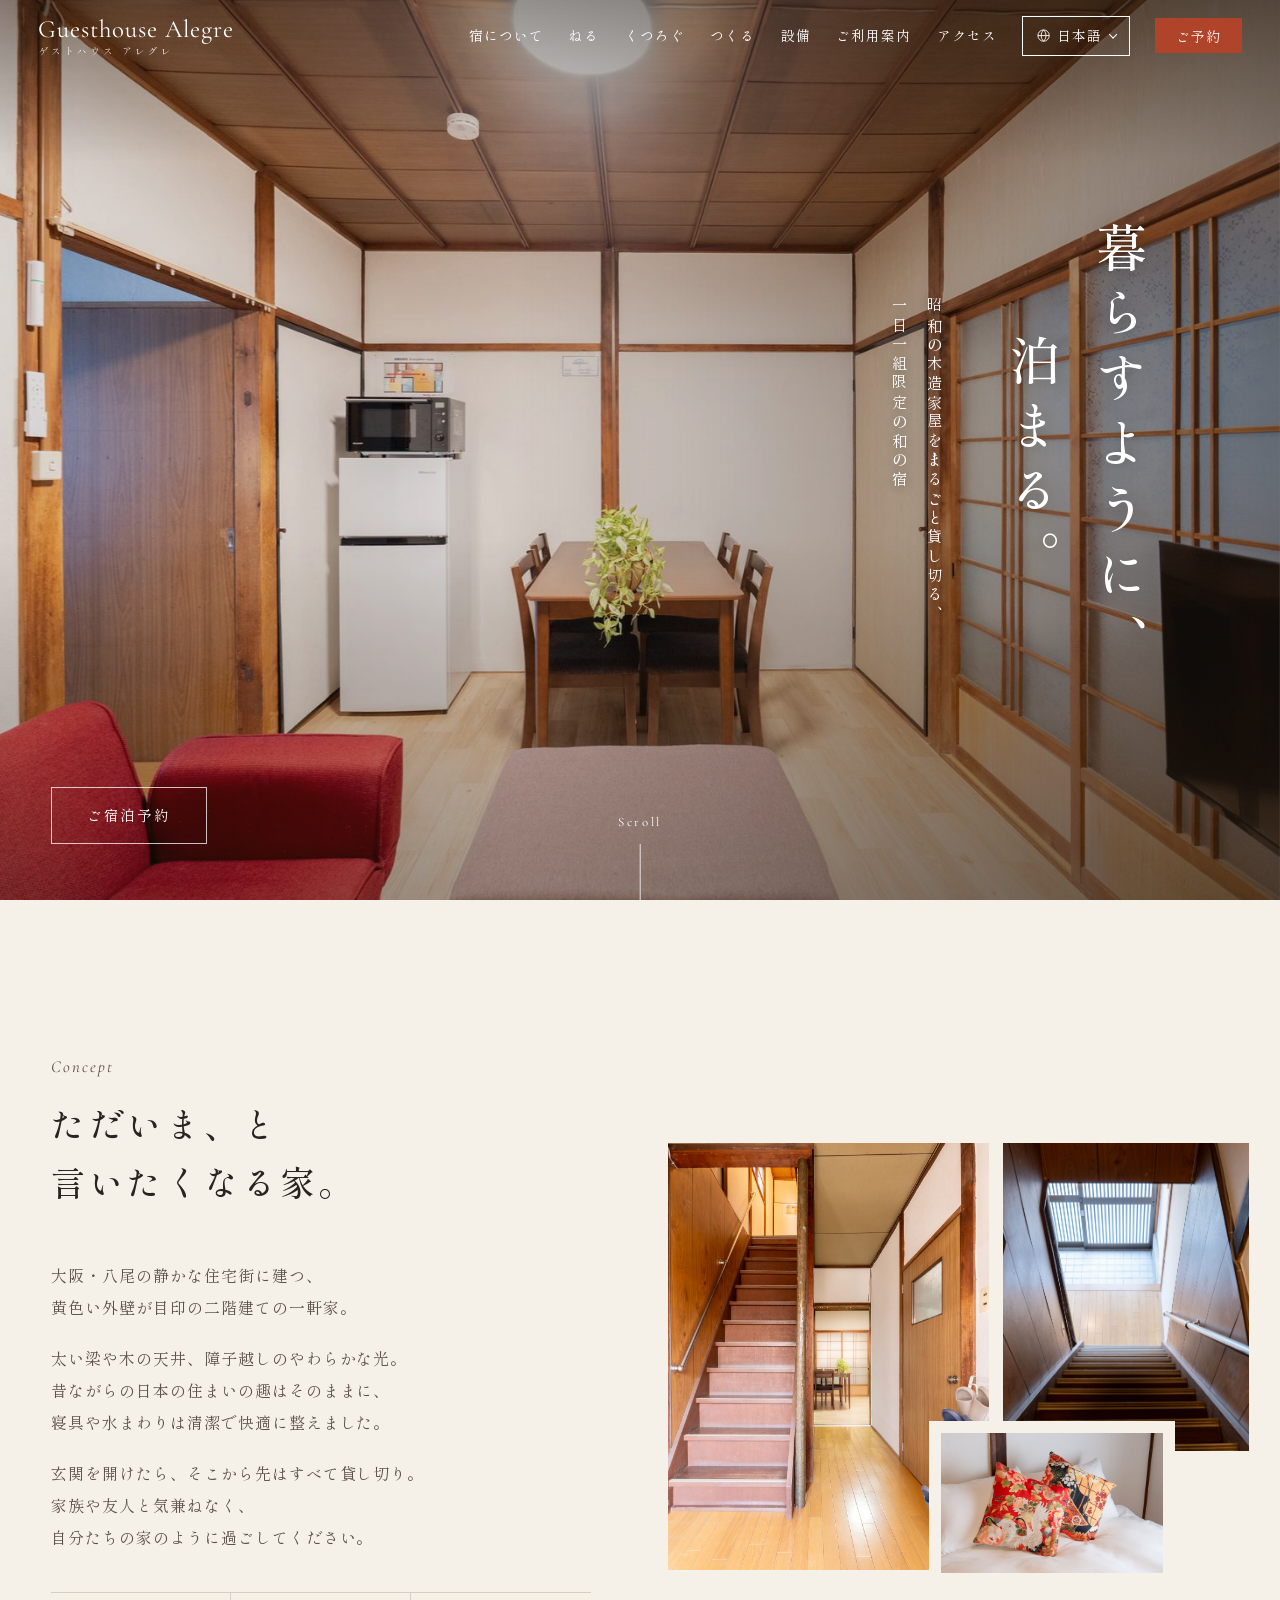
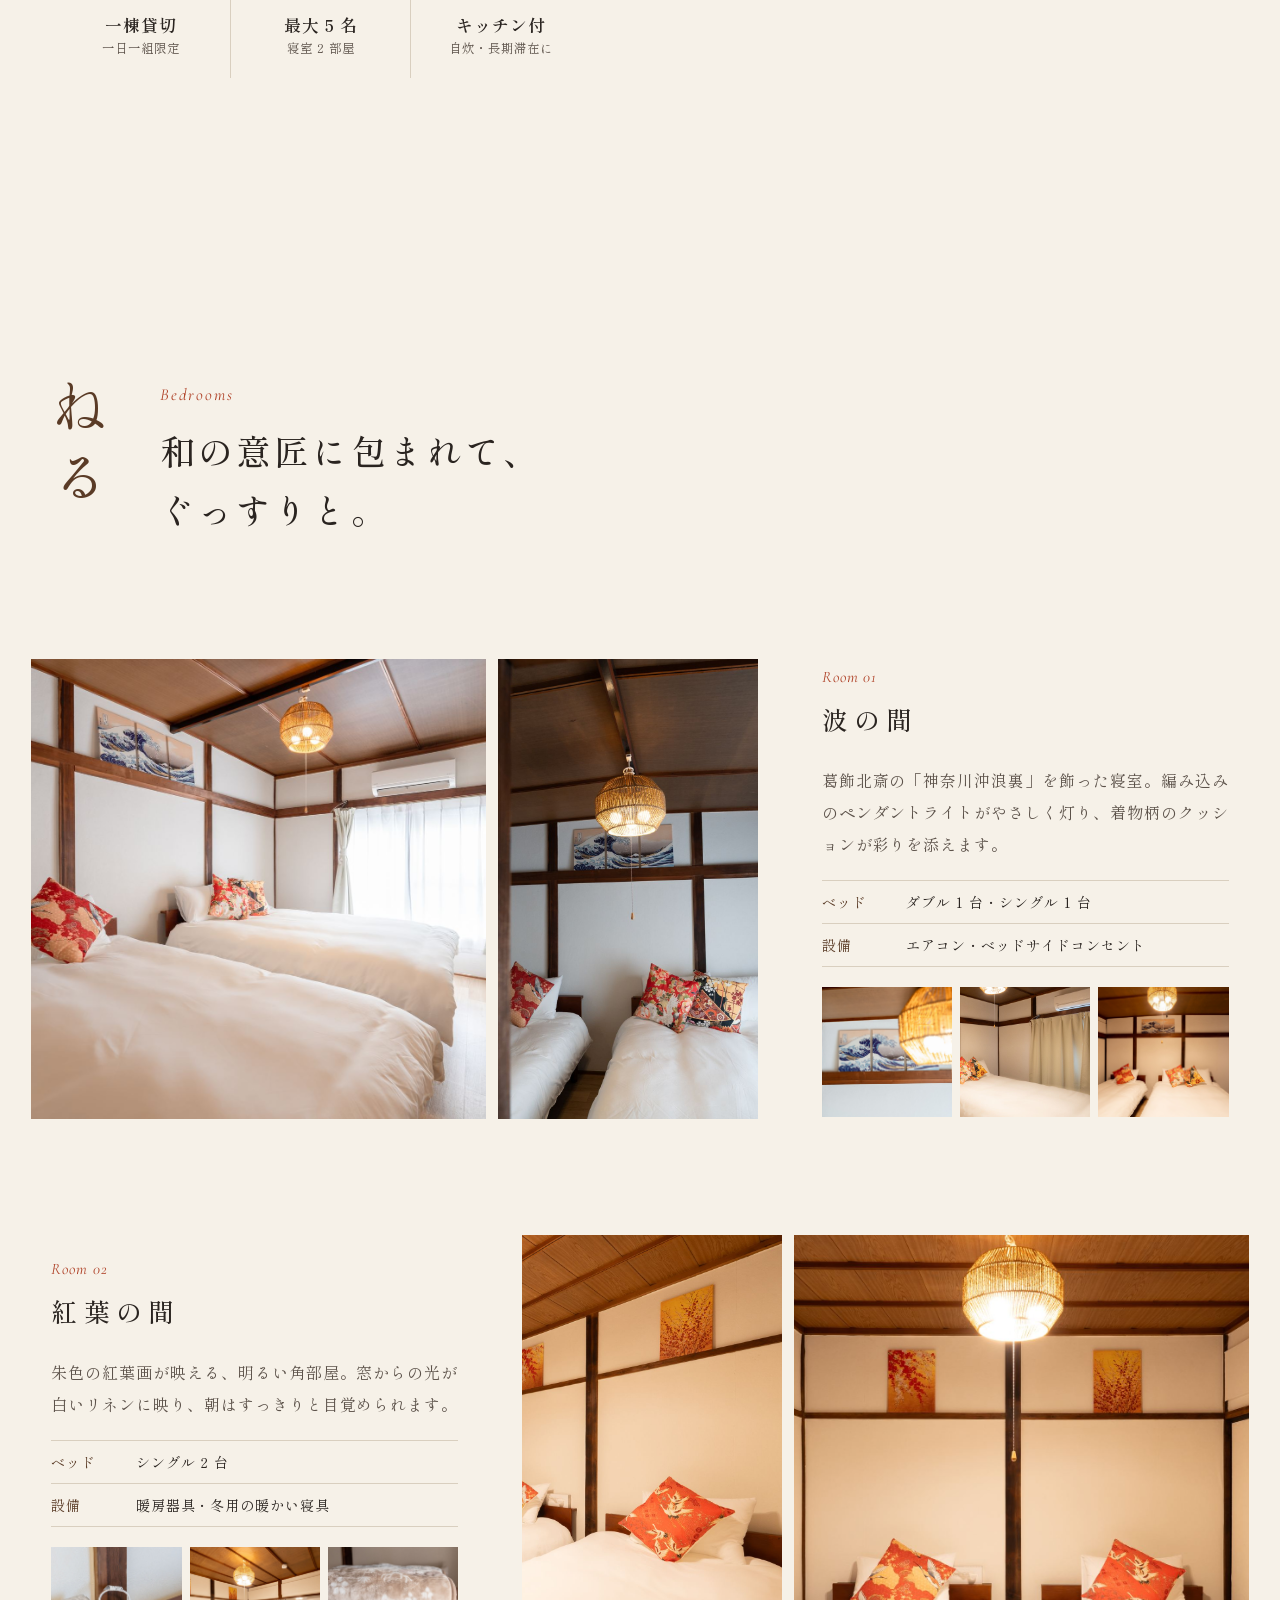
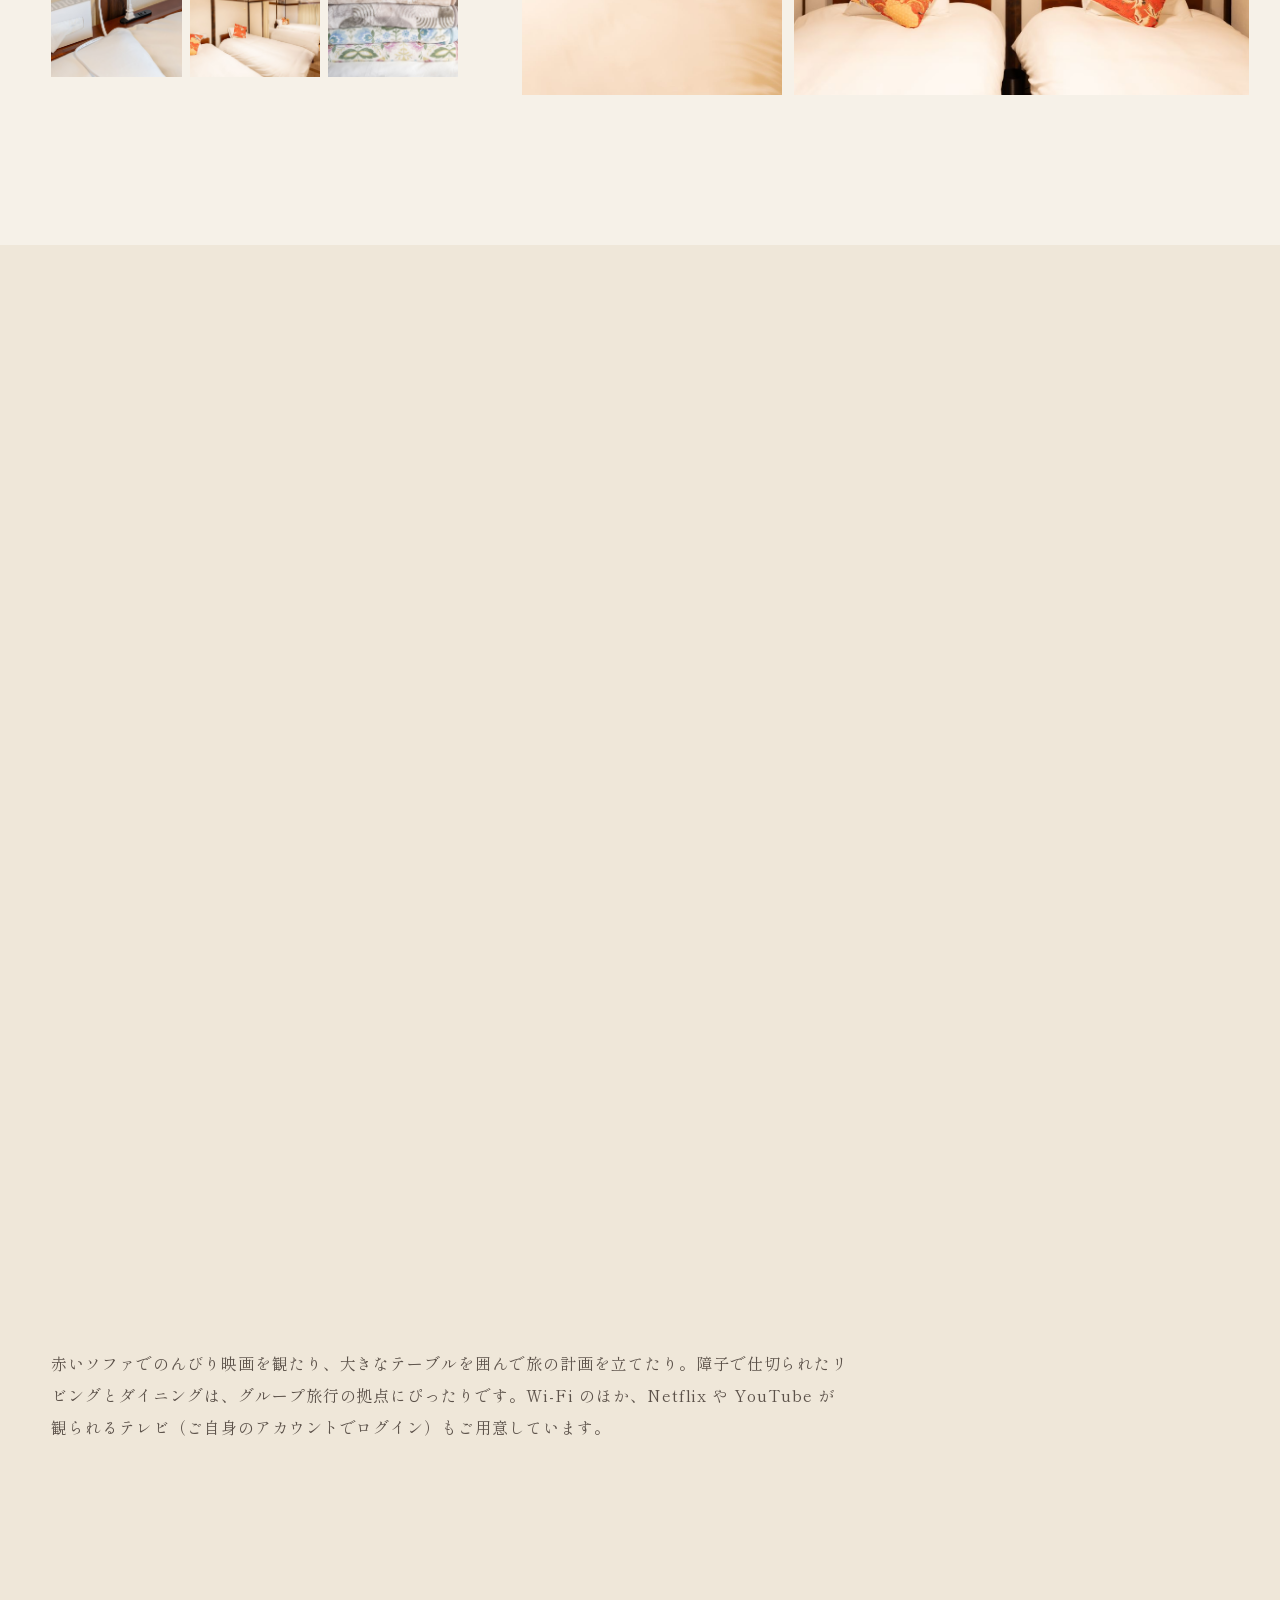
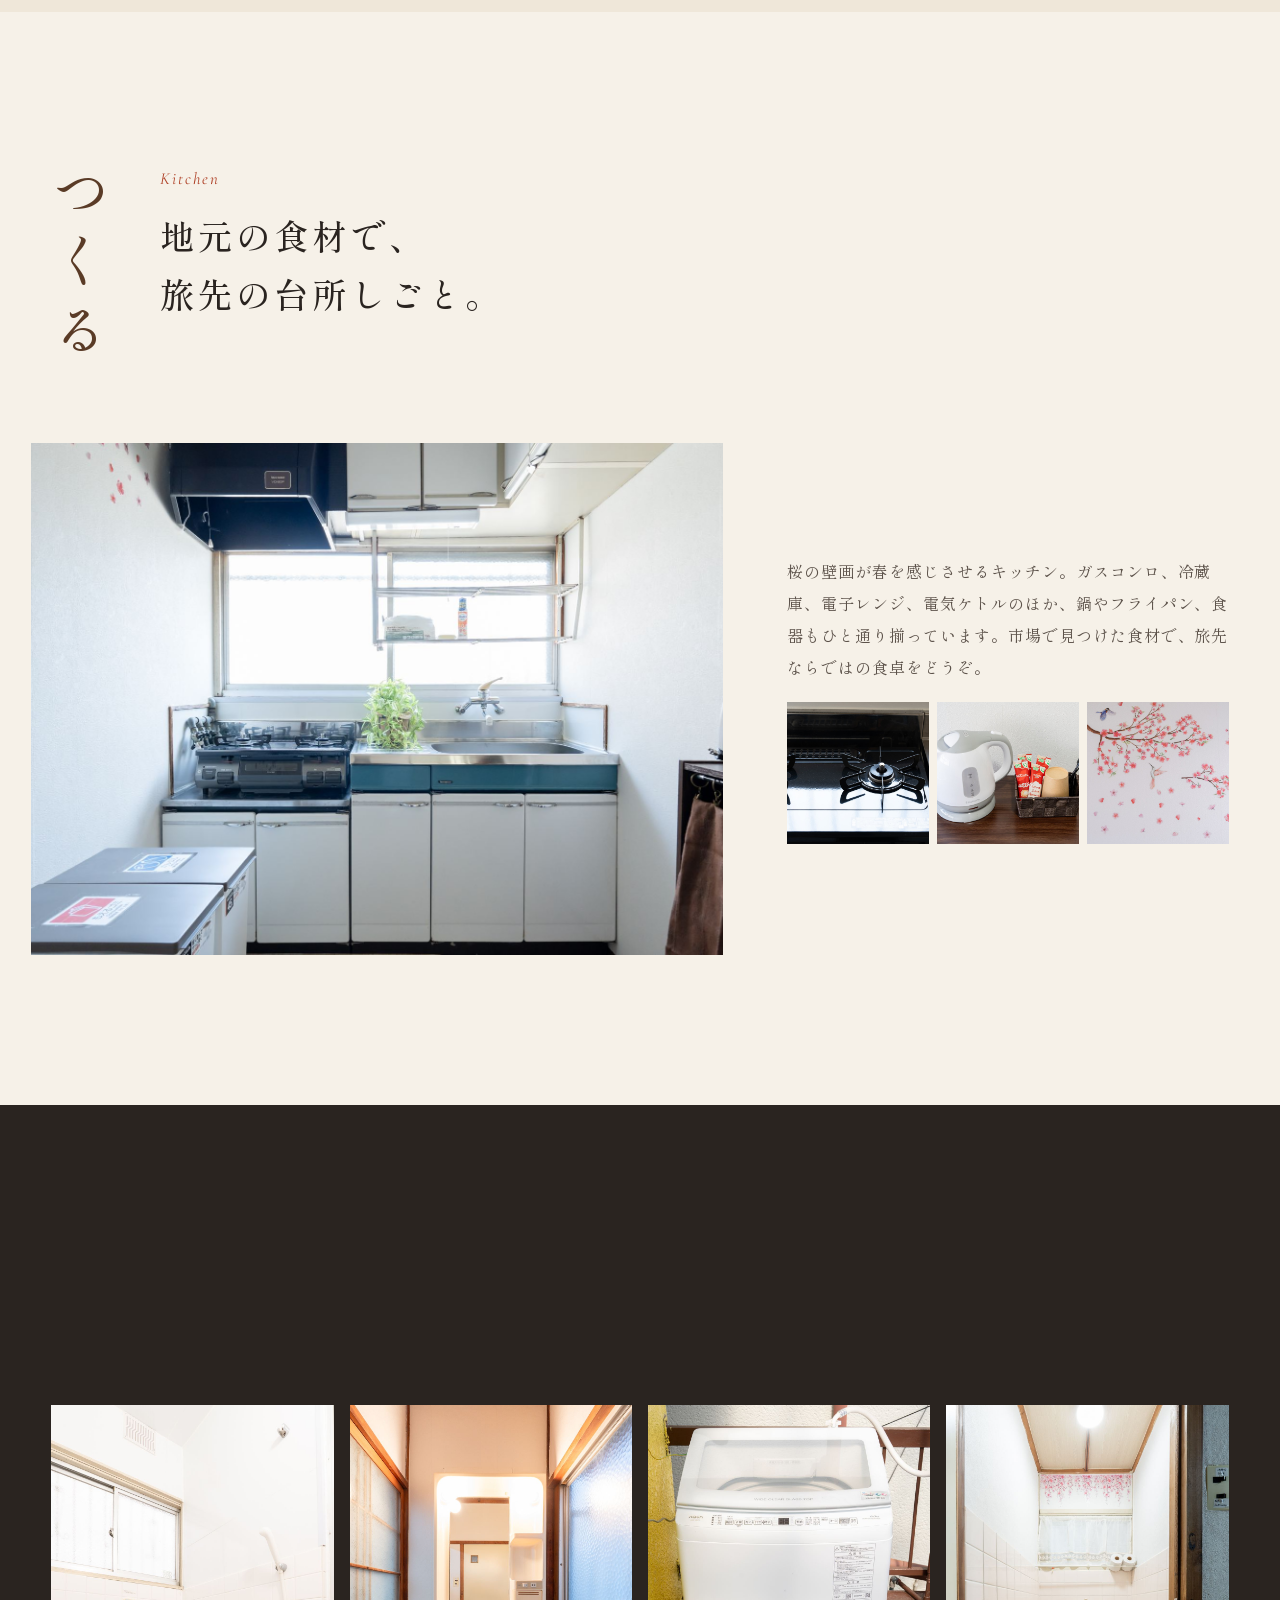
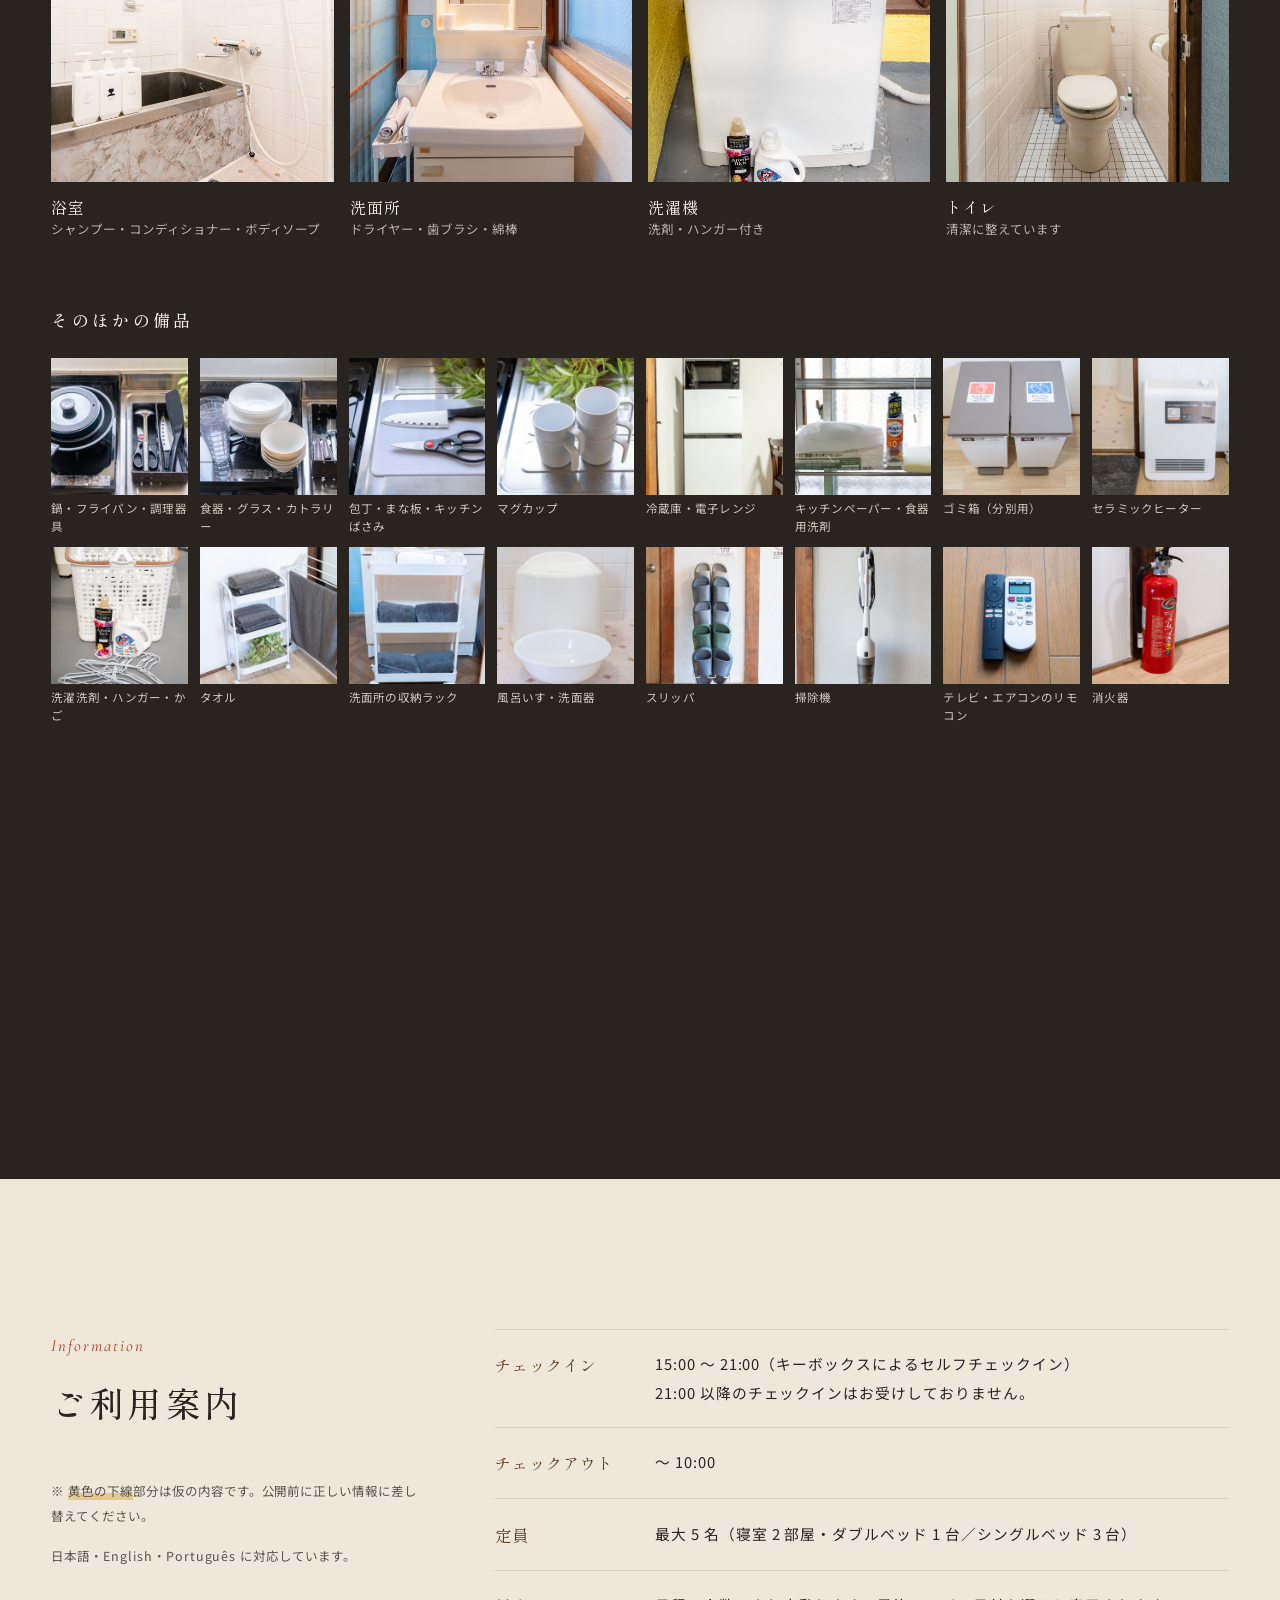
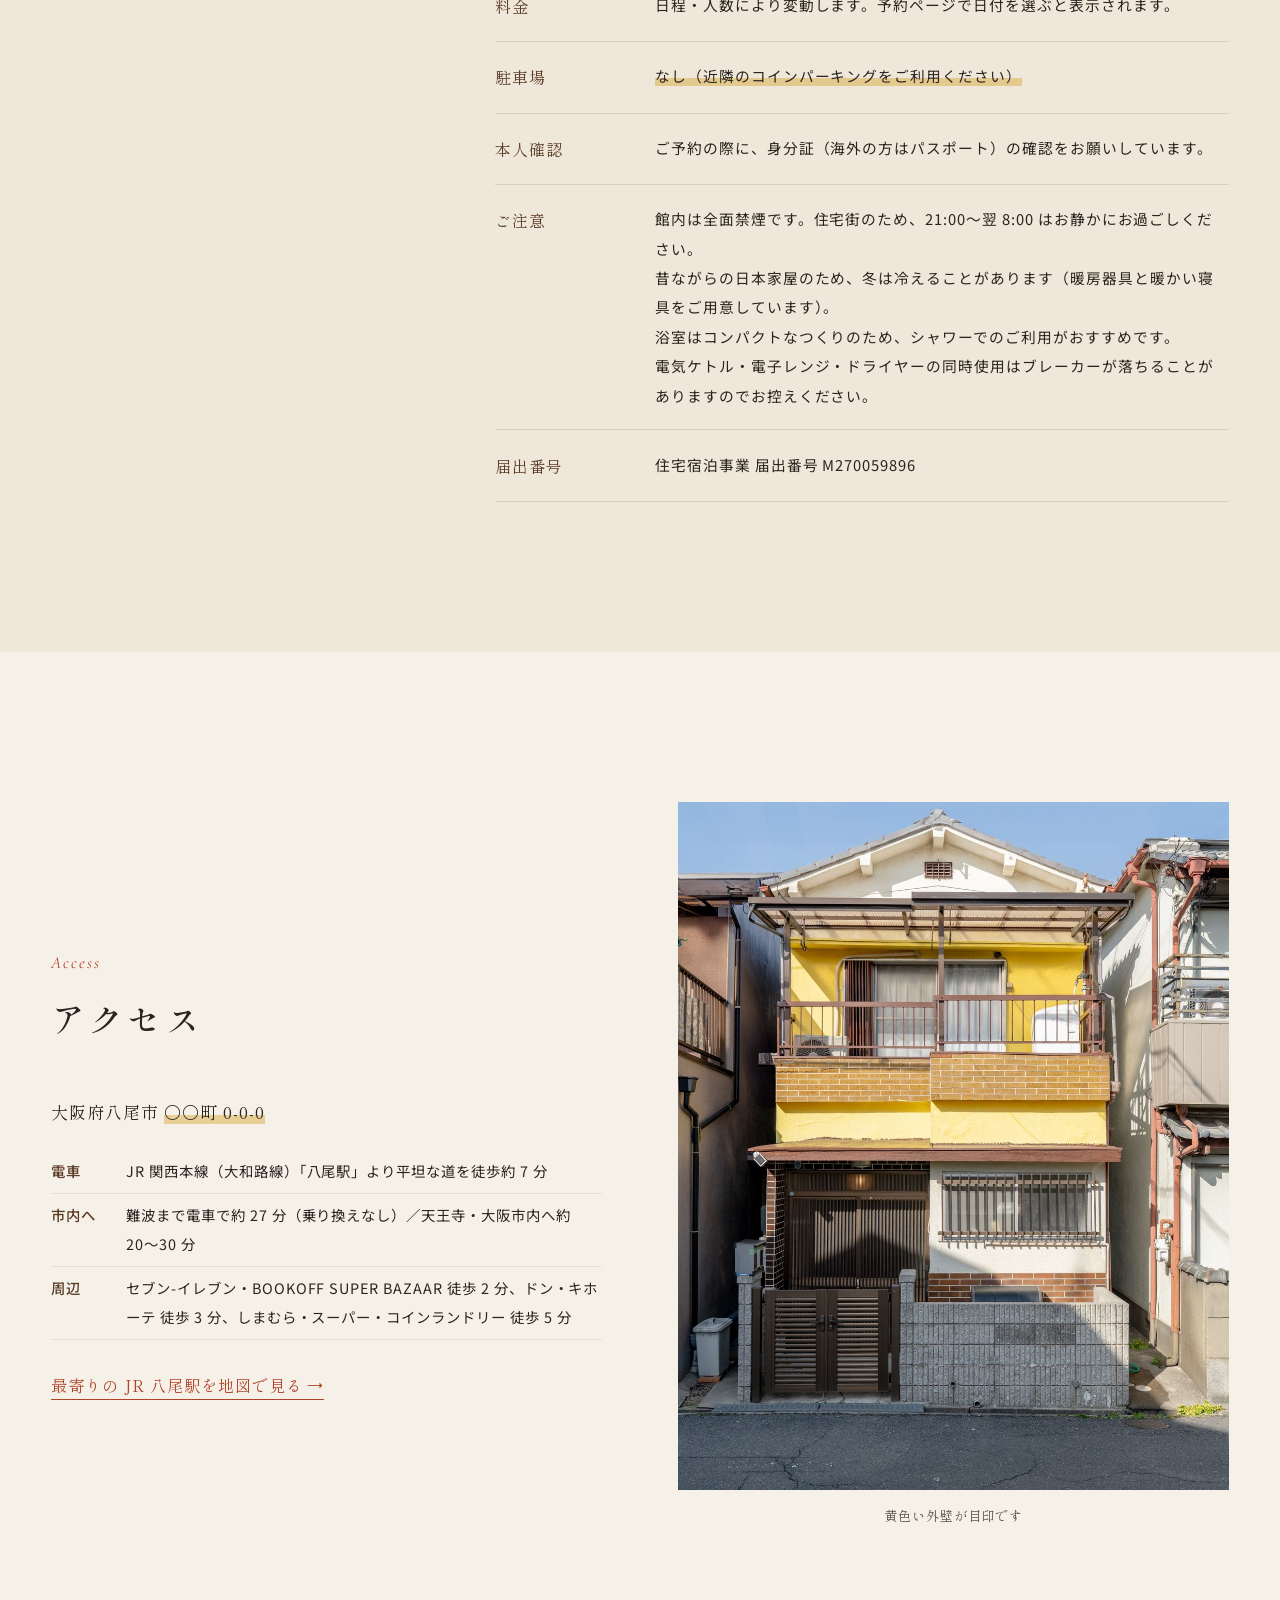
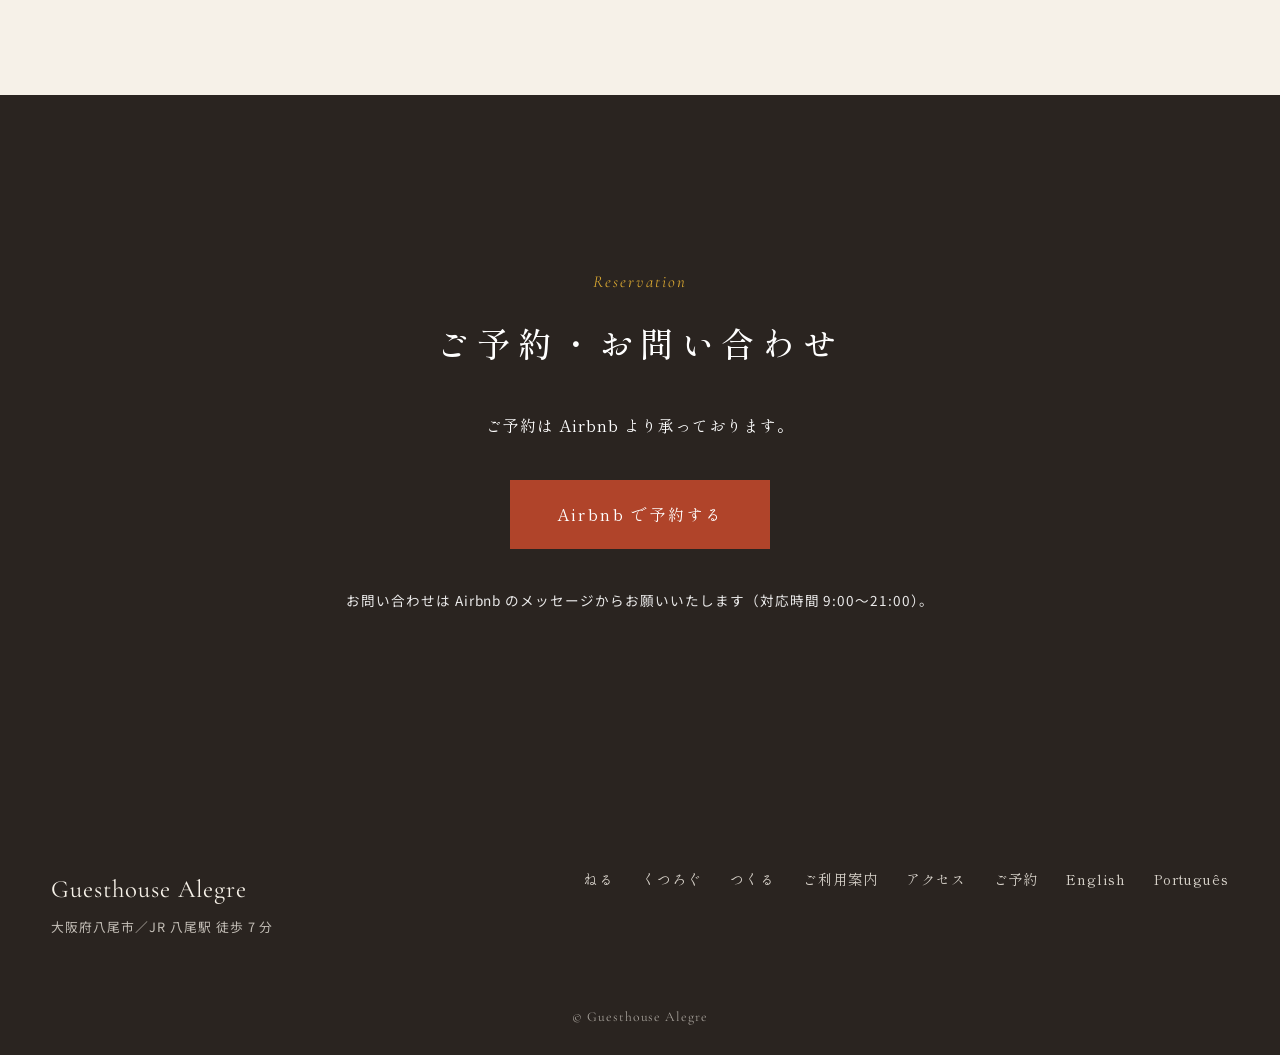
==== index.html @ 4d558be6 "パソコン表示で写真を画面の端に付けず、少し余白を空ける 画面の端まで広げた写真が途中で途切れて見えていたため、 コンセプト・寝室・リビング・キッチンの写真と画面の端の間に 20〜44px の余白を入れ" ====
<!DOCTYPE html>
<html lang="ja">
<head>
<meta charset="UTF-8">
<meta name="viewport" content="width=device-width, initial-scale=1.0">
<title>Guesthouse Alegre | 一棟貸しの和の宿</title>
<meta name="description" content="昭和の面影が残る木造の一軒家を、まるごと貸し切り。和の寝室、くつろぎのリビング、自炊できるキッチン。暮らすように泊まる、一棟貸しの宿です。">

<meta property="og:type" content="website">
<meta property="og:title" content="Guesthouse Alegre | 一棟貸しの和の宿">
<meta property="og:description" content="昭和の面影が残る木造の一軒家を、まるごと貸し切り。暮らすように泊まる、一棟貸しの宿。">
<meta property="og:image" content="assets/images/living-1.jpg">

<link rel="alternate" hreflang="ja" href="https://nk01180118-ops.github.io/minpaku-site/">
<link rel="alternate" hreflang="en" href="https://nk01180118-ops.github.io/minpaku-site/en/">
<link rel="alternate" hreflang="pt" href="https://nk01180118-ops.github.io/minpaku-site/pt/">
<link rel="preconnect" href="https://fonts.googleapis.com">
<link rel="preconnect" href="https://fonts.gstatic.com" crossorigin>
<link href="https://fonts.googleapis.com/css2?family=Shippori+Mincho:wght@400;500;600;700&family=Cormorant+Garamond:ital,wght@0,400;0,500;1,400&family=Noto+Sans+JP:wght@400;500&display=swap" rel="stylesheet">
<link rel="stylesheet" href="styles.css?v=20261020d">
<noscript><style>.reveal { opacity: 1 !important; transform: none !important; }</style></noscript>
</head>
<body>

<header class="site-header" id="site-header">
  <div class="header-inner">
    <a href="#top" class="logo">
      <span class="logo-en">Guesthouse Alegre</span>
      <span class="logo-jp">ゲストハウス アレグレ</span>
    </a>
    <nav class="nav" aria-label="メインナビゲーション">
      <button class="nav-toggle" aria-expanded="false" aria-controls="nav-list">
        <span class="sr-only">メニューを開く</span>
        <span class="hamburger"></span>
      </button>
      <ul class="nav-list" id="nav-list">
        <li><a href="#concept">宿について</a></li>
        <li><a href="#rooms">ねる</a></li>
        <li><a href="#living">くつろぐ</a></li>
        <li><a href="#kitchen">つくる</a></li>
        <li><a href="#facilities">設備</a></li>
        <li><a href="#guide">ご利用案内</a></li>
        <li><a href="#access">アクセス</a></li>
        <li class="lang-switch">
          <details>
            <summary aria-label="言語を選ぶ"><svg class="lang-icon" viewBox="0 0 24 24" aria-hidden="true"><circle cx="12" cy="12" r="9"/><path d="M3 12h18M12 3c2.5 2.6 3.8 5.6 3.8 9s-1.3 6.4-3.8 9c-2.5-2.6-3.8-5.6-3.8-9S9.5 5.6 12 3z"/></svg><span>日本語</span></summary>
            <ul>
            <li><a href="./" lang="ja" hreflang="ja" aria-current="page">日本語</a></li>
            <li><a href="en/" lang="en" hreflang="en">English</a></li>
            <li><a href="pt/" lang="pt" hreflang="pt">Português</a></li>
            </ul>
          </details>
        </li>
        <li><a href="#reserve" class="nav-cta">ご予約</a></li>
      </ul>
    </nav>
  </div>
</header>

<main id="top">

  <!-- ヒーロー -->
  <section class="hero">
    <div class="hero-media" aria-hidden="true">
      <!-- スマホでは縦長に切り抜いた写真に切り替える -->
      <picture class="hero-slide is-active"><source media="(max-width: 600px)" srcset="assets/images/hero-sp-maple-a.jpg"><img src="assets/images/hero-maple.jpg" alt="" loading="eager"></picture>
      <picture class="hero-slide"><source media="(max-width: 600px)" srcset="assets/images/hero-sp-living2.jpg"><img src="assets/images/living-1.jpg" alt=""></picture>
      <picture class="hero-slide"><source media="(max-width: 600px)" srcset="assets/images/hero-sp-3.jpg"><img src="assets/images/hero-hall.jpg" alt=""></picture>
    </div>
    <div class="hero-overlay"></div>
    <div class="hero-copy">
      <h1 class="hero-title">
        <span>暮らすように、</span>
        <span>泊まる。</span>
      </h1>
      <p class="hero-sub">昭和の木造家屋をまるごと貸し切る、<br>一日一組限定の和の宿</p>
    </div>
    <a href="#reserve" class="hero-reserve">ご宿泊予約</a>
    <div class="hero-scroll" aria-hidden="true"><span>Scroll</span></div>
  </section>

  <!-- コンセプト -->
  <section class="concept section" id="concept">
    <div class="container concept-grid">
      <div class="concept-text reveal">
        <p class="section-label">Concept</p>
        <h2 class="section-title">ただいま、と<br>言いたくなる家。</h2>
        <p>大阪・八尾の静かな住宅街に建つ、<br>黄色い外壁が目印の二階建ての一軒家。</p>
        <p>太い梁や木の天井、障子越しのやわらかな光。<br>昔ながらの日本の住まいの趣はそのままに、<br>寝具や水まわりは清潔で快適に整えました。</p>
        <p>玄関を開けたら、そこから先はすべて貸し切り。<br>家族や友人と気兼ねなく、<br>自分たちの家のように過ごしてください。</p>
        <ul class="concept-points">
          <li><strong>一棟貸切</strong><span>一日一組限定</span></li>
          <li><strong>最大 5 名</strong><span>寝室 2 部屋</span></li>
          <li><strong>キッチン付</strong><span>自炊・長期滞在に</span></li>
        </ul>
      </div>
      <div class="concept-media reveal">
        <img src="assets/images/concept-hallway.jpg" alt="二階へ続く階段と木の廊下" class="concept-img-main" loading="lazy">
        <img src="assets/images/concept-cushion.jpg" alt="鶴柄と着物柄のクッション" class="concept-img-sub" loading="lazy">
        <img src="assets/images/concept-stairs.jpg" alt="二階から見下ろした階段" class="concept-img-extra" loading="lazy">
      </div>
    </div>
  </section>

  <!-- ねる -->
  <section class="feature section" id="rooms">
    <div class="container">
      <header class="feature-head reveal">
        <p class="feature-kana">ねる</p>
        <div>
          <p class="section-label">Bedrooms</p>
          <h2 class="section-title">和の意匠に包まれて、<br>ぐっすりと。</h2>
        </div>
      </header>

      <div class="room reveal">
        <div class="room-media">
          <img src="assets/images/bed-a-1.jpg" alt="波の絵が飾られた和室の寝室。ベッドが2台並ぶ" loading="lazy">
          <img src="assets/images/bed-a-tall.jpg" alt="波の間を縦に。梁と照明と北斎の波" class="room-media-sub" loading="lazy">
        </div>
        <div class="room-body">
          <p class="room-no">Room 01</p>
          <h3 class="room-name">波の間</h3>
          <p>葛飾北斎の「神奈川沖浪裏」を飾った寝室。編み込みのペンダントライトがやさしく灯り、着物柄のクッションが彩りを添えます。</p>
          <dl class="room-spec">
            <div><dt>ベッド</dt><dd>ダブル 1 台・シングル 1 台</dd></div>
            <div><dt>設備</dt><dd>エアコン・ベッドサイドコンセント</dd></div>
          </dl>
          <div class="room-thumbs">
            <img src="assets/images/bed-a-art.jpg" alt="北斎の波の絵と照明" loading="lazy" data-lightbox>
            <img src="assets/images/bed-a-window.jpg" alt="エアコンとカーテンのある窓側" loading="lazy" data-lightbox>
            <img src="assets/images/bed-a-2.jpg" alt="波の間の全景" loading="lazy" data-lightbox>
          </div>
        </div>
      </div>

      <div class="room room--reverse reveal">
        <div class="room-media">
          <img src="assets/images/bed-b-2.jpg" alt="紅葉の絵が飾られた寝室。シングルベッドが2台並ぶ" loading="lazy">
          <img src="assets/images/bed-b-curtain.jpg" alt="紅葉の間のカーテン側" class="room-media-sub" loading="lazy">
        </div>
        <div class="room-body">
          <p class="room-no">Room 02</p>
          <h3 class="room-name">紅葉の間</h3>
          <p>朱色の紅葉画が映える、明るい角部屋。窓からの光が白いリネンに映り、朝はすっきりと目覚められます。</p>
          <dl class="room-spec">
            <div><dt>ベッド</dt><dd>シングル 2 台</dd></div>
            <div><dt>設備</dt><dd>暖房器具・冬用の暖かい寝具</dd></div>
          </dl>
          <div class="room-thumbs">
            <img src="assets/images/bed-b-outlet.jpg" alt="ベッドサイドのコンセント" loading="lazy" data-lightbox>
            <img src="assets/images/bed-b-3.jpg" alt="紅葉の間の奥の様子" loading="lazy" data-lightbox>
            <img src="assets/images/bedding.jpg" alt="毛布とブランケットの用意" loading="lazy" data-lightbox>
          </div>
        </div>
      </div>
    </div>
  </section>

  <!-- くつろぐ -->
  <section class="feature feature--tint section" id="living">
    <div class="container">
      <header class="feature-head reveal">
        <p class="feature-kana">くつろぐ</p>
        <div>
          <p class="section-label">Living &amp; Dining</p>
          <h2 class="section-title">障子の向こうに、<br>みんなの居場所。</h2>
        </div>
      </header>
      <div class="mosaic reveal">
        <figure class="mosaic-lg"><img src="assets/images/living-2.jpg" alt="赤いソファとテレビのあるリビング" loading="lazy" data-lightbox></figure>
        <figure><img src="assets/images/dining-1.jpg" alt="ダイニングテーブル" loading="lazy" data-lightbox></figure>
        <figure><img src="assets/images/dining-2.jpg" alt="ダイニングからリビングを望む" loading="lazy" data-lightbox></figure>
      </div>
      <p class="feature-text reveal">赤いソファでのんびり映画を観たり、大きなテーブルを囲んで旅の計画を立てたり。障子で仕切られたリビングとダイニングは、グループ旅行の拠点にぴったりです。Wi-Fi のほか、Netflix や YouTube が観られるテレビ（ご自身のアカウントでログイン）もご用意しています。</p>
    </div>
  </section>

  <!-- つくる -->
  <section class="feature section" id="kitchen">
    <div class="container">
      <header class="feature-head reveal">
        <p class="feature-kana">つくる</p>
        <div>
          <p class="section-label">Kitchen</p>
          <h2 class="section-title">地元の食材で、<br>旅先の台所しごと。</h2>
        </div>
      </header>
      <div class="split reveal">
        <img src="assets/images/kitchen-1.jpg" alt="桜の壁画があるキッチン" loading="lazy" data-lightbox>
        <div>
          <p class="feature-text">桜の壁画が春を感じさせるキッチン。ガスコンロ、冷蔵庫、電子レンジ、電気ケトルのほか、鍋やフライパン、食器もひと通り揃っています。市場で見つけた食材で、旅先ならではの食卓をどうぞ。</p>
          <div class="split-thumbs">
            <img src="assets/images/kitchen-stove.jpg" alt="2口のガスコンロ" loading="lazy" data-lightbox>
            <img src="assets/images/kitchen-kettle.jpg" alt="電気ケトルとお茶のセット" loading="lazy" data-lightbox>
            <img src="assets/images/kitchen-sakura.jpg" alt="桜と小鳥の壁画" loading="lazy" data-lightbox>
          </div>
        </div>
      </div>
    </div>
  </section>

  <!-- 設備・アメニティ -->
  <section class="facilities section" id="facilities">
    <div class="container">
      <p class="section-label reveal">Facilities &amp; Amenities</p>
      <h2 class="section-title reveal">設備・アメニティ</h2>

      <div class="fac-cards reveal">
        <figure class="fac-card"><img src="assets/images/bath.jpg" alt="浴室" loading="lazy" data-lightbox><figcaption>浴室<span>シャンプー・コンディショナー・ボディソープ</span></figcaption></figure>
        <figure class="fac-card"><img src="assets/images/washroom.jpg" alt="洗面所" loading="lazy" data-lightbox><figcaption>洗面所<span>ドライヤー・歯ブラシ・綿棒</span></figcaption></figure>
        <figure class="fac-card"><img src="assets/images/washer.jpg" alt="洗濯機" loading="lazy" data-lightbox><figcaption>洗濯機<span>洗剤・ハンガー付き</span></figcaption></figure>
        <figure class="fac-card"><img src="assets/images/toilet.jpg" alt="トイレ" loading="lazy" data-lightbox><figcaption>トイレ<span>清潔に整えています</span></figcaption></figure>
      </div>

      <div class="fac-items reveal">
        <h3>そのほかの備品</h3>
        <div class="fac-items-grid">
          <figure><img src="assets/images/items/item-cookware.jpg" alt="鍋・フライパン・調理器具" loading="lazy" data-lightbox><figcaption>鍋・フライパン・調理器具</figcaption></figure>
          <figure><img src="assets/images/items/item-tableware.jpg" alt="食器・グラス・カトラリー" loading="lazy" data-lightbox><figcaption>食器・グラス・カトラリー</figcaption></figure>
          <figure><img src="assets/images/items/item-knife.jpg" alt="包丁・まな板・キッチンばさみ" loading="lazy" data-lightbox><figcaption>包丁・まな板・キッチンばさみ</figcaption></figure>
          <figure><img src="assets/images/items/item-mugs.jpg" alt="マグカップ" loading="lazy" data-lightbox><figcaption>マグカップ</figcaption></figure>
          <figure><img src="assets/images/items/item-fridge.jpg" alt="冷蔵庫・電子レンジ" loading="lazy" data-lightbox><figcaption>冷蔵庫・電子レンジ</figcaption></figure>
          <figure><img src="assets/images/items/item-kitchen-paper.jpg" alt="キッチンペーパー・食器用洗剤" loading="lazy" data-lightbox><figcaption>キッチンペーパー・食器用洗剤</figcaption></figure>
          <figure><img src="assets/images/items/item-trash.jpg" alt="ゴミ箱（分別用）" loading="lazy" data-lightbox><figcaption>ゴミ箱（分別用）</figcaption></figure>
          <figure><img src="assets/images/items/item-heater.jpg" alt="セラミックヒーター" loading="lazy" data-lightbox><figcaption>セラミックヒーター</figcaption></figure>
          <figure><img src="assets/images/items/item-laundry.jpg" alt="洗濯洗剤・ハンガー・かご" loading="lazy" data-lightbox><figcaption>洗濯洗剤・ハンガー・かご</figcaption></figure>
          <figure><img src="assets/images/items/item-towels.jpg" alt="タオル" loading="lazy" data-lightbox><figcaption>タオル</figcaption></figure>
          <figure><img src="assets/images/items/item-washroom-rack.jpg" alt="洗面所の収納ラック" loading="lazy" data-lightbox><figcaption>洗面所の収納ラック</figcaption></figure>
          <figure><img src="assets/images/items/item-bath-stool.jpg" alt="風呂いす・洗面器" loading="lazy" data-lightbox><figcaption>風呂いす・洗面器</figcaption></figure>
          <figure><img src="assets/images/items/item-slippers.jpg" alt="スリッパ" loading="lazy" data-lightbox><figcaption>スリッパ</figcaption></figure>
          <figure><img src="assets/images/items/item-vacuum.jpg" alt="掃除機" loading="lazy" data-lightbox><figcaption>掃除機</figcaption></figure>
          <figure><img src="assets/images/items/item-remote.jpg" alt="テレビ・エアコンのリモコン" loading="lazy" data-lightbox><figcaption>テレビ・エアコンのリモコン</figcaption></figure>
          <figure><img src="assets/images/items/item-extinguisher.jpg" alt="消火器" loading="lazy" data-lightbox><figcaption>消火器</figcaption></figure>
        </div>
      </div>

      <div class="fac-lists reveal">
        <div>
          <h3>お部屋</h3>
          <ul>
            <li>Wi-Fi</li><li>エアコン</li><li>テレビ（Netflix・YouTube）</li><li>セラミックヒーター</li><li>掃除機</li><li>消火器</li>
          </ul>
        </div>
        <div>
          <h3>キッチン</h3>
          <ul>
            <li>2口ガスコンロ</li><li>冷蔵庫</li><li>電子レンジ</li><li>電気ケトル</li><li>調理器具・食器</li><li>キッチンペーパー・洗剤</li>
          </ul>
        </div>
        <div>
          <h3>バス・アメニティ</h3>
          <ul>
            <li>バスタオル・フェイスタオル</li><li>シャンプー類</li><li>ドライヤー</li><li>歯ブラシ</li><li>洗濯機（屋外）・洗剤</li><li>スリッパ</li>
          </ul>
        </div>
      </div>
    </div>
  </section>


  <!-- ご利用案内 -->
  <section class="guide section" id="guide">
    <div class="container guide-grid">
      <div class="reveal">
        <p class="section-label">Information</p>
        <h2 class="section-title">ご利用案内</h2>
        <p class="guide-note">※ <span class="ph">黄色の下線</span>部分は仮の内容です。公開前に正しい情報に差し替えてください。</p>
        <p class="guide-note">日本語・English・Português に対応しています。</p>
      </div>
      <dl class="guide-list reveal">
        <div><dt>チェックイン</dt><dd>15:00 〜 21:00（キーボックスによるセルフチェックイン）<br>21:00 以降のチェックインはお受けしておりません。</dd></div>
        <div><dt>チェックアウト</dt><dd>〜 10:00</dd></div>
        <div><dt>定員</dt><dd>最大 5 名（寝室 2 部屋・ダブルベッド 1 台／シングルベッド 3 台）</dd></div>
        <div><dt>料金</dt><dd>日程・人数により変動します。予約ページで日付を選ぶと表示されます。</dd></div>
        <div><dt>駐車場</dt><dd><span class="ph">なし（近隣のコインパーキングをご利用ください）</span></dd></div>
        <div><dt>本人確認</dt><dd>ご予約の際に、身分証（海外の方はパスポート）の確認をお願いしています。</dd></div>
        <div><dt>ご注意</dt><dd>館内は全面禁煙です。住宅街のため、21:00〜翌 8:00 はお静かにお過ごしください。<br>昔ながらの日本家屋のため、冬は冷えることがあります（暖房器具と暖かい寝具をご用意しています）。<br>浴室はコンパクトなつくりのため、シャワーでのご利用がおすすめです。<br>電気ケトル・電子レンジ・ドライヤーの同時使用はブレーカーが落ちることがありますのでお控えください。</dd></div>
        <div><dt>届出番号</dt><dd>住宅宿泊事業 届出番号 M270059896</dd></div>
      </dl>
    </div>
  </section>

  <!-- アクセス -->
  <section class="access section" id="access">
    <div class="container access-grid">
      <div class="reveal">
        <p class="section-label">Access</p>
        <h2 class="section-title">アクセス</h2>
        <p class="access-addr">大阪府八尾市 <span class="ph">〇〇町 0-0-0</span></p>
        <ul class="access-list">
          <li><strong>電車</strong><span>JR 関西本線（大和路線）「八尾駅」より平坦な道を徒歩約 7 分</span></li>
          <li><strong>市内へ</strong><span>難波まで電車で約 27 分（乗り換えなし）／天王寺・大阪市内へ約 20〜30 分</span></li>
          <li><strong>周辺</strong><span>セブン-イレブン・BOOKOFF SUPER BAZAAR 徒歩 2 分、ドン・キホーテ 徒歩 3 分、しまむら・スーパー・コインランドリー 徒歩 5 分</span></li>
        </ul>
        <a class="text-link" href="https://www.google.com/maps/search/?api=1&amp;query=JR%E5%85%AB%E5%B0%BE%E9%A7%85" target="_blank" rel="noopener">最寄りの JR 八尾駅を地図で見る</a>
      </div>
      <div class="access-map reveal">
        <img src="assets/images/exterior.jpg" alt="宿の外観。黄色い外壁が目印" loading="lazy">
        <p>黄色い外壁が目印です</p>
      </div>
    </div>
  </section>

  <!-- 予約 -->
  <section class="reserve" id="reserve">
    <div class="reserve-inner reveal">
      <p class="section-label">Reservation</p>
      <h2 class="reserve-title">ご予約・お問い合わせ</h2>
      <p>ご予約は Airbnb より承っております。</p>
      <div class="reserve-btns">
        <a href="https://www.airbnb.jp/rooms/1592479538643864376" class="btn btn-primary" target="_blank" rel="noopener">Airbnb で予約する</a>
      </div>
      <p class="reserve-contact">お問い合わせは Airbnb のメッセージからお願いいたします（対応時間 9:00〜21:00）。</p>
    </div>
  </section>

</main>

<footer class="site-footer">
  <div class="container footer-inner">
    <div>
      <p class="logo-en">Guesthouse Alegre</p>
      <p class="footer-addr">大阪府八尾市／JR 八尾駅 徒歩 7 分</p>
    </div>
    <ul class="footer-nav">
      <li><a href="#rooms">ねる</a></li>
      <li><a href="#living">くつろぐ</a></li>
      <li><a href="#kitchen">つくる</a></li>
      <li><a href="#guide">ご利用案内</a></li>
      <li><a href="#access">アクセス</a></li>
      <li><a href="#reserve">ご予約</a></li>
      <li><a href="en/" lang="en" hreflang="en">English</a></li>
      <li><a href="pt/" lang="pt" hreflang="pt">Português</a></li>
    </ul>
  </div>
  <p class="copyright">&copy; Guesthouse Alegre</p>
</footer>

<div class="lightbox" id="lightbox" hidden>
  <button class="lightbox-close" aria-label="閉じる">&times;</button>
  <button class="lightbox-prev" aria-label="前の写真">&#8249;</button>
  <img src="" alt="">
  <button class="lightbox-next" aria-label="次の写真">&#8250;</button>
</div>

<script src="script.js?v=20261020d"></script>
</body>
</html>
---- styles.css ----
:root {
  --paper: #f6f1e8;
  --paper-2: #efe7d9;
  --ink: #2a2420;
  --ink-soft: #5c524a;
  --line: #d9cfbf;
  --shu: #b0442a;      /* 朱：クッションと紅葉の色 */
  --kihada: #d6a531;   /* 黄蘗：外壁の色 */
  --wood: #5a3b26;
  --serif: "Shippori Mincho", serif;
  --latin: "Cormorant Garamond", serif;
  --sans: "Noto Sans JP", sans-serif;
  --header-h: 72px;
}

*, *::before, *::after { box-sizing: border-box; }
html { scroll-behavior: smooth; scroll-padding-top: var(--header-h); }
body {
  margin: 0;
  background: var(--paper);
  color: var(--ink);
  font-family: var(--serif);
  font-size: 16px;
  line-height: 2;
  letter-spacing: .06em;
  -webkit-font-smoothing: antialiased;
}
img { max-width: 100%; display: block; }
a { color: inherit; }
p { margin: 0 0 1.2em; }
.sr-only { position: absolute; width: 1px; height: 1px; overflow: hidden; clip: rect(0 0 0 0); }
.container { width: min(1120px, 100% - 48px); margin-inline: auto; }
.section { padding: clamp(80px, 12vw, 150px) 0; }

/* 仮の内容（公開前に差し替え） */
.ph { background: linear-gradient(transparent 62%, rgba(214,165,49,.45) 62%); }

/* ---------- Header ---------- */
.site-header {
  position: fixed; inset: 0 0 auto; z-index: 50; height: var(--header-h);
  color: #fff; transition: background .4s, color .4s, box-shadow .4s;
}
.site-header.is-scrolled { background: rgba(246,241,232,.94); color: var(--ink); box-shadow: 0 1px 0 var(--line); backdrop-filter: blur(6px); }
.header-inner { height: 100%; display: flex; align-items: center; justify-content: space-between; padding: 0 clamp(16px, 3vw, 40px); }
.logo { text-decoration: none; display: flex; flex-direction: column; line-height: 1.2; }
.logo-en { font-family: var(--latin); font-size: 1.55rem; letter-spacing: .04em; margin: 0; }
.logo-jp { font-size: .62rem; letter-spacing: .3em; opacity: .8; }
.nav-list { display: flex; gap: clamp(14px, 2vw, 28px); list-style: none; margin: 0; padding: 0; align-items: center; font-size: .86rem; }
.nav-list a { text-decoration: none; position: relative; }
.nav-list a:not(.nav-cta)::after { content: ""; position: absolute; left: 0; bottom: -4px; width: 0; height: 1px; background: currentColor; transition: width .3s; }
.nav-list a:hover::after { width: 100%; }
.nav-cta { background: var(--shu); color: #fff; padding: .55em 1.5em; }
.nav-toggle { display: none; }

@media (max-width: 960px) {
  .nav-toggle { display: block; position: relative; z-index: 60; width: 44px; height: 44px; background: none; border: 0; color: inherit; cursor: pointer; }
  .hamburger, .hamburger::before, .hamburger::after { position: absolute; left: 10px; width: 24px; height: 1px; background: currentColor; transition: transform .3s, background .3s; content: ""; }
  .hamburger { top: 22px; }
  .hamburger::before { top: -7px; left: 0; }
  .hamburger::after { top: 7px; left: 0; }
  .nav-toggle[aria-expanded="true"] { color: var(--ink); }
  .nav-toggle[aria-expanded="true"] .hamburger { background: transparent; }
  .nav-toggle[aria-expanded="true"] .hamburger::before { transform: translateY(7px) rotate(45deg); }
  .nav-toggle[aria-expanded="true"] .hamburger::after { transform: translateY(-7px) rotate(-45deg); }
  .nav-list {
    position: fixed; inset: 0; flex-direction: column; justify-content: center; gap: 22px;
    background: var(--paper); color: var(--ink); font-size: 1.05rem;
    opacity: 0; visibility: hidden; transition: opacity .35s, visibility .35s;
  }
  .nav-list.is-open { opacity: 1; visibility: visible; }
}

/* ---------- Hero ---------- */
.hero { position: relative; height: 100vh; height: 100svh; height: var(--hero-h, 100svh); min-height: 560px; overflow: hidden; color: #fff; }
.hero-slide { position: absolute; inset: 0; opacity: 0; transition: opacity 1.8s ease; will-change: opacity; backface-visibility: hidden; }
.hero-slide.is-active { opacity: 1; }
.hero-slide img { width: 100%; height: 100%; object-fit: cover; transform: scale(1.06); transition: transform 8s linear; }
.hero-slide.is-active img { transform: scale(1); }
.hero-overlay { position: absolute; inset: 0; background: linear-gradient(270deg, rgba(30,22,16,.55), rgba(30,22,16,.12) 60%), linear-gradient(0deg, rgba(30,22,16,.35), transparent 40%), linear-gradient(180deg, rgba(30,22,16,.4), transparent 18%); }
.hero-copy { position: absolute; right: clamp(24px, 9vw, 140px); top: 50%; transform: translateY(-50%); display: flex; flex-direction: row-reverse; gap: clamp(20px, 3vw, 40px); align-items: flex-start; }
.hero-title { writing-mode: vertical-rl; margin: 0; font-weight: 500; font-size: clamp(1.9rem, 4.2vw, 3.2rem); letter-spacing: .28em; line-height: 1.7; text-shadow: 0 2px 18px rgba(0,0,0,.35); }
.hero-title span { display: block; }
.hero-title span + span { padding-top: 2.2em; }
.hero-sub { writing-mode: vertical-rl; font-size: clamp(.82rem, 1.2vw, .95rem); letter-spacing: .28em; line-height: 2.3; margin: 0; padding-top: 5em; text-shadow: 0 1px 10px rgba(0,0,0,.4); }
.hero-reserve { position: absolute; left: clamp(20px, 4vw, 56px); bottom: clamp(28px, 5vw, 56px); text-decoration: none; border: 1px solid rgba(255,255,255,.75); padding: .9em 2.4em; font-size: .9rem; letter-spacing: .2em; transition: background .3s, color .3s; }
.hero-reserve:hover { background: #fff; color: var(--ink); }
.hero-scroll { position: absolute; right: 50%; bottom: 0; transform: translateX(50%); font-family: var(--latin); font-size: .8rem; letter-spacing: .2em; display: flex; flex-direction: column; align-items: center; gap: 8px; }
.hero-scroll::after { content: ""; width: 1px; height: 56px; background: rgba(255,255,255,.8); animation: scrollLine 2.2s ease-in-out infinite; transform-origin: top; }
@keyframes scrollLine { 0% { transform: scaleY(0); } 50% { transform: scaleY(1); transform-origin: top; } 51% { transform-origin: bottom; } 100% { transform: scaleY(0); transform-origin: bottom; } }

@media (max-width: 600px) {
  .hero-copy { right: 20px; transform: translateY(-55%); gap: 14px; }
  .hero-sub { padding-top: 3em; }
  .hero-overlay { background: linear-gradient(270deg, rgba(30,22,16,.6), rgba(30,22,16,.25)), linear-gradient(180deg, rgba(30,22,16,.4), transparent 22%); }
  .hero-scroll { display: none; }
}

/* ---------- Common headings ---------- */
.section-label { font-family: var(--latin); font-style: italic; color: var(--shu); font-size: 1.05rem; letter-spacing: .12em; margin-bottom: .6em; }
.section-title { font-weight: 500; font-size: clamp(1.5rem, 3vw, 2.15rem); line-height: 1.7; letter-spacing: .12em; margin: 0 0 1.4em; }

/* ---------- Concept ---------- */
.concept-grid { display: grid; grid-template-columns: 1fr 1fr; gap: clamp(40px, 7vw, 100px); align-items: center; }
.concept-text p { color: var(--ink-soft); }
.concept-points { list-style: none; padding: 0; margin: 2.4em 0 0; display: grid; grid-template-columns: repeat(3, 1fr); border-top: 1px solid var(--line); }
.concept-points li { padding: 1.2em .5em; text-align: center; border-right: 1px solid var(--line); display: flex; flex-direction: column; line-height: 1.6; }
.concept-points li:last-child { border-right: 0; }
.concept-points strong { font-weight: 600; font-size: 1.05rem; }
.concept-points em { font-style: normal; }
.concept-points span { font-size: .78rem; color: var(--ink-soft); }
.concept-media { position: relative; padding-bottom: 18%; }
.concept-img-main { width: 72%; margin-left: auto; aspect-ratio: 2 / 3; object-fit: cover; }
.concept-img-sub { position: absolute; left: 0; bottom: 0; width: 52%; aspect-ratio: 3 / 2; object-fit: cover; border: 8px solid var(--paper); }

/* ---------- Feature sections ---------- */
.feature--tint { background: var(--paper-2); }
.feature-head { display: flex; align-items: flex-start; gap: clamp(24px, 4vw, 56px); margin-bottom: clamp(40px, 6vw, 72px); }
.feature-kana { writing-mode: vertical-rl; font-size: clamp(2.4rem, 5vw, 3.6rem); letter-spacing: .2em; line-height: 1; margin: 0; color: var(--wood); }
.feature-text { color: var(--ink-soft); max-width: 46em; }

.room { display: grid; grid-template-columns: 1.35fr 1fr; gap: clamp(28px, 5vw, 64px); align-items: center; margin-bottom: clamp(64px, 9vw, 120px); }
.room:last-child { margin-bottom: 0; }
.room--reverse .room-media { order: 2; }
.room-media img { width: 100%; aspect-ratio: 3 / 2; object-fit: cover; }
.room-no { font-family: var(--latin); font-style: italic; color: var(--shu); margin: 0; }
.room-name { font-weight: 500; font-size: 1.6rem; letter-spacing: .25em; margin: 0 0 .8em; }
.room-body > p:not(.room-no) { color: var(--ink-soft); }
.room-spec { margin: 1.4em 0; border-top: 1px solid var(--line); font-size: .88rem; }
.room-spec div { display: flex; border-bottom: 1px solid var(--line); padding: .5em 0; }
.room-spec dt { width: 6em; flex-shrink: 0; color: var(--wood); }
.room-spec dd { margin: 0; }
.room-thumbs, .split-thumbs { display: grid; grid-template-columns: repeat(3, 1fr); gap: 8px; }
.room-thumbs img, .split-thumbs img { aspect-ratio: 1; object-fit: cover; cursor: zoom-in; transition: opacity .3s; }
.room-thumbs img:hover, .split-thumbs img:hover { opacity: .8; }

.mosaic { display: grid; grid-template-columns: 2fr 1fr; grid-template-rows: 1fr 1fr; gap: 10px; margin-bottom: 2.4em; }
.mosaic figure { margin: 0; overflow: hidden; }
.mosaic img { width: 100%; height: 100%; object-fit: cover; cursor: zoom-in; transition: transform .8s; }
.mosaic img:hover { transform: scale(1.03); }
.mosaic-lg { grid-row: span 2; }

.split { display: grid; grid-template-columns: 1.2fr 1fr; gap: clamp(28px, 5vw, 64px); align-items: center; }
.split > img { aspect-ratio: 3 / 2; object-fit: cover; cursor: zoom-in; }

/* ---------- Facilities ---------- */
.facilities { background: var(--ink); color: var(--paper); }
.facilities .section-label { color: var(--kihada); }
.fac-cards { display: grid; grid-template-columns: repeat(4, 1fr); gap: 16px; margin-bottom: 64px; }
.fac-card { margin: 0; }
.fac-card img { aspect-ratio: 3 / 4; object-fit: cover; width: 100%; cursor: zoom-in; }
.fac-card figcaption { padding-top: .8em; font-size: 1rem; line-height: 1.6; }
.fac-card figcaption span { display: block; font-size: .78rem; opacity: .7; font-family: var(--sans); }
.fac-lists { display: grid; grid-template-columns: repeat(3, 1fr); gap: 40px; }
.fac-lists h3 { font-weight: 500; font-size: 1.05rem; border-bottom: 1px solid rgba(246,241,232,.25); padding-bottom: .6em; margin: 0 0 1em; letter-spacing: .2em; }
.fac-lists ul { list-style: none; padding: 0; margin: 0; font-family: var(--sans); font-size: .85rem; line-height: 2.2; }
.fac-lists li::before { content: ""; display: inline-block; width: 6px; height: 6px; background: var(--kihada); border-radius: 50%; margin-right: .9em; vertical-align: middle; }

/* ---------- 設備：備品の写真 ---------- */
.fac-items { margin-bottom: 64px; }
.fac-items h3 { font-weight: 500; font-size: 1.05rem; letter-spacing: .2em; margin: 0 0 1.2em; }
.fac-items-grid { display: grid; grid-template-columns: repeat(8, 1fr); gap: 12px; }
.fac-items-grid figure { margin: 0; min-width: 0; }
.fac-items-grid img { width: 100%; aspect-ratio: 1; object-fit: cover; cursor: zoom-in; transition: opacity .3s; }
.fac-items-grid img:hover { opacity: .8; }
.fac-items-grid figcaption { font-family: var(--sans); font-size: .72rem; line-height: 1.5; letter-spacing: .02em; padding-top: .5em; opacity: .8; }
@media (max-width: 960px) { .fac-items-grid { grid-template-columns: repeat(4, 1fr); } }
@media (max-width: 600px) { .fac-items-grid { grid-template-columns: repeat(2, 1fr); gap: 14px 10px; } .fac-items-grid figcaption { font-size: .78rem; } }

/* ---------- Gallery ---------- */
.gallery-grid { columns: 3 260px; column-gap: 10px; }
.gallery-grid img { width: 100%; margin-bottom: 10px; cursor: zoom-in; break-inside: avoid; transition: opacity .3s; }
.gallery-grid img:hover { opacity: .85; }

/* ---------- Guide ---------- */
.guide { background: var(--paper-2); }
.guide-grid { display: grid; grid-template-columns: 1fr 2fr; gap: clamp(32px, 6vw, 80px); }
.guide-note { font-family: var(--sans); font-size: .78rem; color: var(--ink-soft); }
.guide-list { margin: 0; border-top: 1px solid var(--line); }
.guide-list div { display: grid; grid-template-columns: 9em 1fr; gap: 1em; padding: 1.2em 0; border-bottom: 1px solid var(--line); }
.guide-list dt { color: var(--wood); }
.guide-list dd { margin: 0; font-family: var(--sans); font-size: .92rem; }

/* ---------- Access ---------- */
.access-grid { display: grid; grid-template-columns: 1.1fr 1fr; gap: clamp(32px, 6vw, 80px); align-items: center; }
.access-addr { font-size: 1.05rem; }
.access-list { list-style: none; padding: 0; margin: 0 0 2em; font-family: var(--sans); font-size: .9rem; }
.access-list li { display: flex; gap: 1.2em; padding: .5em 0; border-bottom: 1px dotted var(--line); }
.access-list strong { font-weight: 500; color: var(--wood); width: 4em; flex-shrink: 0; }
.text-link { text-decoration: none; border-bottom: 1px solid var(--shu); padding-bottom: 2px; color: var(--shu); }
.text-link::after { content: " →"; }
.access-map img { width: 70%; margin-inline: auto; aspect-ratio: 2 / 3; object-fit: cover; }
.access-map p { text-align: center; font-size: .82rem; color: var(--ink-soft); margin-top: 1em; }

/* ---------- Reserve ---------- */
.reserve { position: relative; padding: clamp(100px, 14vw, 170px) 0; background: var(--ink); color: #fff; text-align: center; overflow: hidden; }
.reserve-bg { position: absolute; inset: 0; }
.reserve-bg img { width: 100%; height: 100%; object-fit: cover; }
.reserve-bg::after { content: ""; position: absolute; inset: 0; background: rgba(36,26,20,.62); }
.reserve-inner { position: relative; width: min(720px, 100% - 48px); margin-inline: auto; }
.reserve .section-label { color: var(--kihada); }
.reserve-title { font-weight: 500; font-size: clamp(1.5rem, 3vw, 2.1rem); letter-spacing: .2em; margin: 0 0 1em; }
.reserve-btns { display: flex; flex-wrap: wrap; justify-content: center; gap: 16px; margin: 2.4em 0; }
.btn { display: inline-block; min-width: 260px; padding: 1.1em 2em; text-decoration: none; letter-spacing: .15em; transition: background .3s, color .3s, border-color .3s; }
.btn-primary { background: var(--shu); border: 1px solid var(--shu); }
.btn-primary:hover { background: #943620; border-color: #943620; }
.btn-ghost { border: 1px solid rgba(255,255,255,.8); }
.btn-ghost:hover { background: #fff; color: var(--ink); }
.reserve-contact { font-family: var(--sans); font-size: .85rem; opacity: .9; }

/* ---------- Footer ---------- */
.site-footer { background: var(--ink); color: var(--paper); padding: 64px 0 24px; }
.footer-inner { display: flex; justify-content: space-between; flex-wrap: wrap; gap: 32px; }
.footer-addr { font-family: var(--sans); font-size: .8rem; opacity: .75; }
.footer-nav { list-style: none; padding: 0; margin: 0; display: flex; flex-wrap: wrap; gap: 8px 28px; font-size: .88rem; }
.footer-nav a { text-decoration: none; opacity: .85; }
.footer-nav a:hover { opacity: 1; }
.copyright { text-align: center; font-family: var(--latin); font-size: .85rem; opacity: .6; margin: 48px 0 0; }

/* ---------- Lightbox ---------- */
.lightbox { position: fixed; inset: 0; z-index: 100; background: rgba(20,15,12,.94); display: flex; align-items: center; justify-content: center; }
.lightbox[hidden] { display: none; }
.lightbox img { max-width: 90vw; max-height: 86vh; object-fit: contain; }
.lightbox button { position: absolute; background: none; border: 0; color: #fff; font-size: 2.6rem; cursor: pointer; padding: 12px 18px; line-height: 1; opacity: .8; }
.lightbox button:hover { opacity: 1; }
.lightbox-close { top: 12px; right: 12px; }
.lightbox-prev { left: 8px; top: 50%; transform: translateY(-50%); }
.lightbox-next { right: 8px; top: 50%; transform: translateY(-50%); }

/* ---------- Reveal ---------- */
.reveal { opacity: 0; transform: translateY(28px); transition: opacity 1s ease, transform 1s ease; }
.reveal.is-visible { opacity: 1; transform: none; }

@media (prefers-reduced-motion: reduce) {
  .reveal { opacity: 1; transform: none; transition: none; }
  .hero-slide img { transition: none; transform: none; }
  html { scroll-behavior: auto; }
}

/* スマホ：スクロール時のカクつき対策（ヘッダーのぼかしとズーム演出を止める） */
@media (max-width: 960px) {
  .site-header.is-scrolled { backdrop-filter: none; background: var(--paper); }
  .hero-slide img, .hero-slide.is-active img { transform: none; transition: none; }
}

/* ---------- Responsive ---------- */
@media (max-width: 860px) {
  .concept-grid, .room, .split, .guide-grid, .access-grid { grid-template-columns: 1fr; }
  .room--reverse .room-media { order: 0; }
  .fac-cards { grid-template-columns: repeat(2, 1fr); }
  .fac-lists { grid-template-columns: 1fr; gap: 32px; }
  .concept-media { max-width: 520px; margin-inline: auto; width: 100%; }
}
@media (max-width: 600px) {
  body { font-size: 15px; }
  .feature-head { gap: 16px; }
  .mosaic { grid-template-columns: 1fr 1fr; grid-template-rows: auto auto; }
  .mosaic-lg { grid-column: span 2; grid-row: auto; }
  .mosaic img { aspect-ratio: 3 / 2; }
  .guide-list div { grid-template-columns: 1fr; gap: .2em; }
  .concept-points li { padding: 1em .2em; }
  .btn { min-width: 0; width: 100%; }
}

/* ---------- 言語切替（プルダウン） ---------- */
.lang-switch { position: relative; }
.lang-switch summary { list-style: none; cursor: pointer; display: flex; align-items: center; gap: .45em; min-height: 40px; padding: 0 .9em; border: 1px solid currentColor; font-size: .86rem; letter-spacing: .06em; white-space: nowrap; }
.lang-switch summary::-webkit-details-marker { display: none; }
.lang-switch summary::after { content: ""; width: .45em; height: .45em; border-right: 1px solid currentColor; border-bottom: 1px solid currentColor; transform: translateY(-25%) rotate(45deg); margin-left: .2em; transition: transform .2s; }
.lang-switch details[open] summary::after { transform: translateY(15%) rotate(-135deg); }
.lang-icon { width: 1.1em; height: 1.1em; fill: none; stroke: currentColor; stroke-width: 1.4; }
.lang-switch ul { list-style: none; margin: 0; padding: .4em 0; position: absolute; right: 0; top: calc(100% + 8px); min-width: 11em; background: var(--paper); color: var(--ink); box-shadow: 0 8px 28px rgba(42,36,32,.18); z-index: 70; }
.lang-switch ul a { display: block; padding: .75em 1.3em; font-size: .92rem; letter-spacing: .04em; }
.lang-switch ul a:hover { background: var(--paper-2); }
.lang-switch ul a::after { display: none; }
.lang-switch ul a[aria-current="page"] { color: var(--shu); }
.lang-switch ul a[aria-current="page"]::before { content: "✓"; margin-right: .6em; }
.lang-switch ul a:not([aria-current])::before { content: ""; display: inline-block; width: 1.25em; }
@media (max-width: 960px) {
  .lang-switch ul { position: static; box-shadow: none; background: none; padding: .3em 0 0; min-width: 0; text-align: center; }
  .lang-switch ul a { padding: .5em 1em; }
  .lang-switch summary { justify-content: center; }
}

/* ---------- 見出しのかな＋ローマ字（外国語版） ---------- */
.feature-mark { display: flex; flex-direction: column; align-items: center; gap: .8em; flex-shrink: 0; }
.feature-romaji { margin: 0; font-family: var(--latin); font-style: italic; font-size: 1rem; line-height: 1.3; color: var(--wood); text-align: center; }
.feature-romaji span { display: block; font-style: normal; font-size: .78rem; letter-spacing: .08em; color: var(--ink-soft); }

/* ---------- 外国語版（英語・ポルトガル語） ---------- */
html:not([lang="ja"]) body { letter-spacing: .01em; line-height: 1.85; }
html:not([lang="ja"]) .section-title,
html:not([lang="ja"]) .reserve-title { font-family: var(--latin); font-weight: 500; font-size: clamp(1.8rem, 3.6vw, 2.6rem); line-height: 1.3; letter-spacing: .01em; text-wrap: balance; }
html:not([lang="ja"]) .room-name { font-family: var(--latin); font-size: 1.9rem; letter-spacing: .02em; }
html:not([lang="ja"]) .room-name span { font-family: var(--serif); font-size: .9rem; letter-spacing: .2em; color: var(--ink-soft); margin-left: .6em; }
html:not([lang="ja"]) .nav-list { font-family: var(--latin); font-size: 1.02rem; letter-spacing: .04em; }
html:not([lang="ja"]) .fac-lists h3 { letter-spacing: .06em; }
html:not([lang="ja"]) .guide-list div { grid-template-columns: 8em 1fr; }
html:not([lang="ja"]) .access-list strong { width: 4.5em; }
.hero-copy--en { right: auto; left: clamp(20px, 6vw, 96px); top: auto; bottom: clamp(110px, 16vh, 180px); transform: none; display: block; max-width: 34rem; text-shadow: 0 2px 16px rgba(0,0,0,.35); }
.hero-jp { font-size: .9rem; letter-spacing: .4em; margin: 0 0 .6em; opacity: .9; }
.hero-title-en { font-family: var(--latin); font-weight: 400; font-style: italic; font-size: clamp(2.6rem, 6vw, 4.6rem); line-height: 1.05; margin: 0 0 .35em; }
.hero-sub-en { font-family: var(--latin); font-size: clamp(1.05rem, 1.6vw, 1.3rem); line-height: 1.5; margin: 0; }
html:not([lang="ja"]) .hero-overlay { background: linear-gradient(0deg, rgba(30,22,16,.6), rgba(30,22,16,.1) 65%), linear-gradient(180deg, rgba(30,22,16,.4), transparent 18%); }
@media (max-width: 600px) {
  .hero-copy--en { left: 20px; right: 20px; transform: none; bottom: 110px; }
}

/* ---------- パソコン：画面いっぱいに使うレイアウト ----------
   中央の細い枠に収めず、写真を画面の端まで広げる。スマホの見た目は変えない。 */
.concept-img-extra, .room-media-sub { display: none; }
@media (min-width: 1025px) {
  :root { --gutter: clamp(32px, 4vw, 80px); }
  .container { width: calc(100% - var(--gutter) * 2); max-width: 1680px; }

  /* コンセプト：文章は左、写真3枚は右端まで */
  .concept .container { width: auto; max-width: none; margin: 0; padding-left: max(var(--gutter), calc((100vw - 1680px) / 2)); }
  .concept-grid { grid-template-columns: minmax(0, 540px) minmax(0, 1fr); gap: clamp(56px, 6vw, 120px); }
  .concept-media { padding-bottom: 0; display: grid; grid-template-columns: 1.3fr 1fr; grid-template-rows: auto auto; gap: 14px; align-items: start; }
  .concept-img-main { grid-column: 1; grid-row: 1 / 3; width: 100%; margin: 0; aspect-ratio: 3 / 4; }
  .concept-img-extra { display: block; grid-column: 2; grid-row: 1; width: 100%; aspect-ratio: 4 / 5; object-fit: cover; }
  .concept-img-sub { position: relative; left: auto; bottom: auto; grid-column: 2; grid-row: 2; width: 130%; margin-left: -30%; margin-top: -18%; border-width: 12px; }

  /* 寝室：写真2枚を画面の端まで */
  #rooms .container, #living .container, #kitchen .container { width: 100%; max-width: none; }
  #rooms .feature-head, #living .feature-head, #kitchen .feature-head { padding-inline: var(--gutter); }
  .room { grid-template-columns: minmax(0, 1.7fr) minmax(0, 1fr); gap: clamp(48px, 5vw, 96px); }
  .room-body { padding-right: var(--gutter); max-width: 620px; }
  .room--reverse { grid-template-columns: minmax(0, 1fr) minmax(0, 1.7fr); }
  .room--reverse .room-body { padding-right: 0; padding-left: var(--gutter); justify-self: end; }
  .room-media { display: grid; grid-template-columns: 1.75fr 1fr; gap: 12px; }
  .room--reverse .room-media { grid-template-columns: 1fr 1.75fr; }
  .room--reverse .room-media-sub { order: -1; }
  .room-media img, .room-media-sub { display: block; width: 100%; height: clamp(440px, 36vw, 660px); aspect-ratio: auto; object-fit: cover; }

  /* リビング：3枚を画面いっぱいに */
  .mosaic { height: clamp(520px, 44vw, 820px); gap: 12px; }
  #living .feature-text { padding-inline: var(--gutter); max-width: calc(46em + var(--gutter) * 2); }

  /* キッチン：大きい写真を左端まで */
  .split { grid-template-columns: minmax(0, 1.5fr) minmax(0, 1fr); gap: clamp(48px, 5vw, 96px); }
  .split > div { padding-right: var(--gutter); max-width: 640px; }
  .split > img { height: clamp(460px, 40vw, 720px); aspect-ratio: auto; width: 100%; }

  /* アクセス：外観写真を大きく */
  .access-grid { grid-template-columns: 1fr 1fr; }
  .access-map img { width: 100%; max-width: 560px; aspect-ratio: 4 / 5; }
}

/* パソコン：写真を画面の端にぴったり付けず、少しだけ余白を空ける */
@media (min-width: 1025px) {
  :root { --edge: clamp(20px, 2.4vw, 44px); }
  .concept .container { padding-right: var(--edge); }
  #rooms .container, #living .container, #kitchen .container { padding-inline: var(--edge); }
  #rooms .feature-head, #living .feature-head, #kitchen .feature-head, #living .feature-text { padding-inline: calc(var(--gutter) - var(--edge)); }
  .room-body { padding-right: calc(var(--gutter) - var(--edge)); }
  .room--reverse .room-body { padding-right: 0; padding-left: calc(var(--gutter) - var(--edge)); }
  .split > div { padding-right: calc(var(--gutter) - var(--edge)); }
}
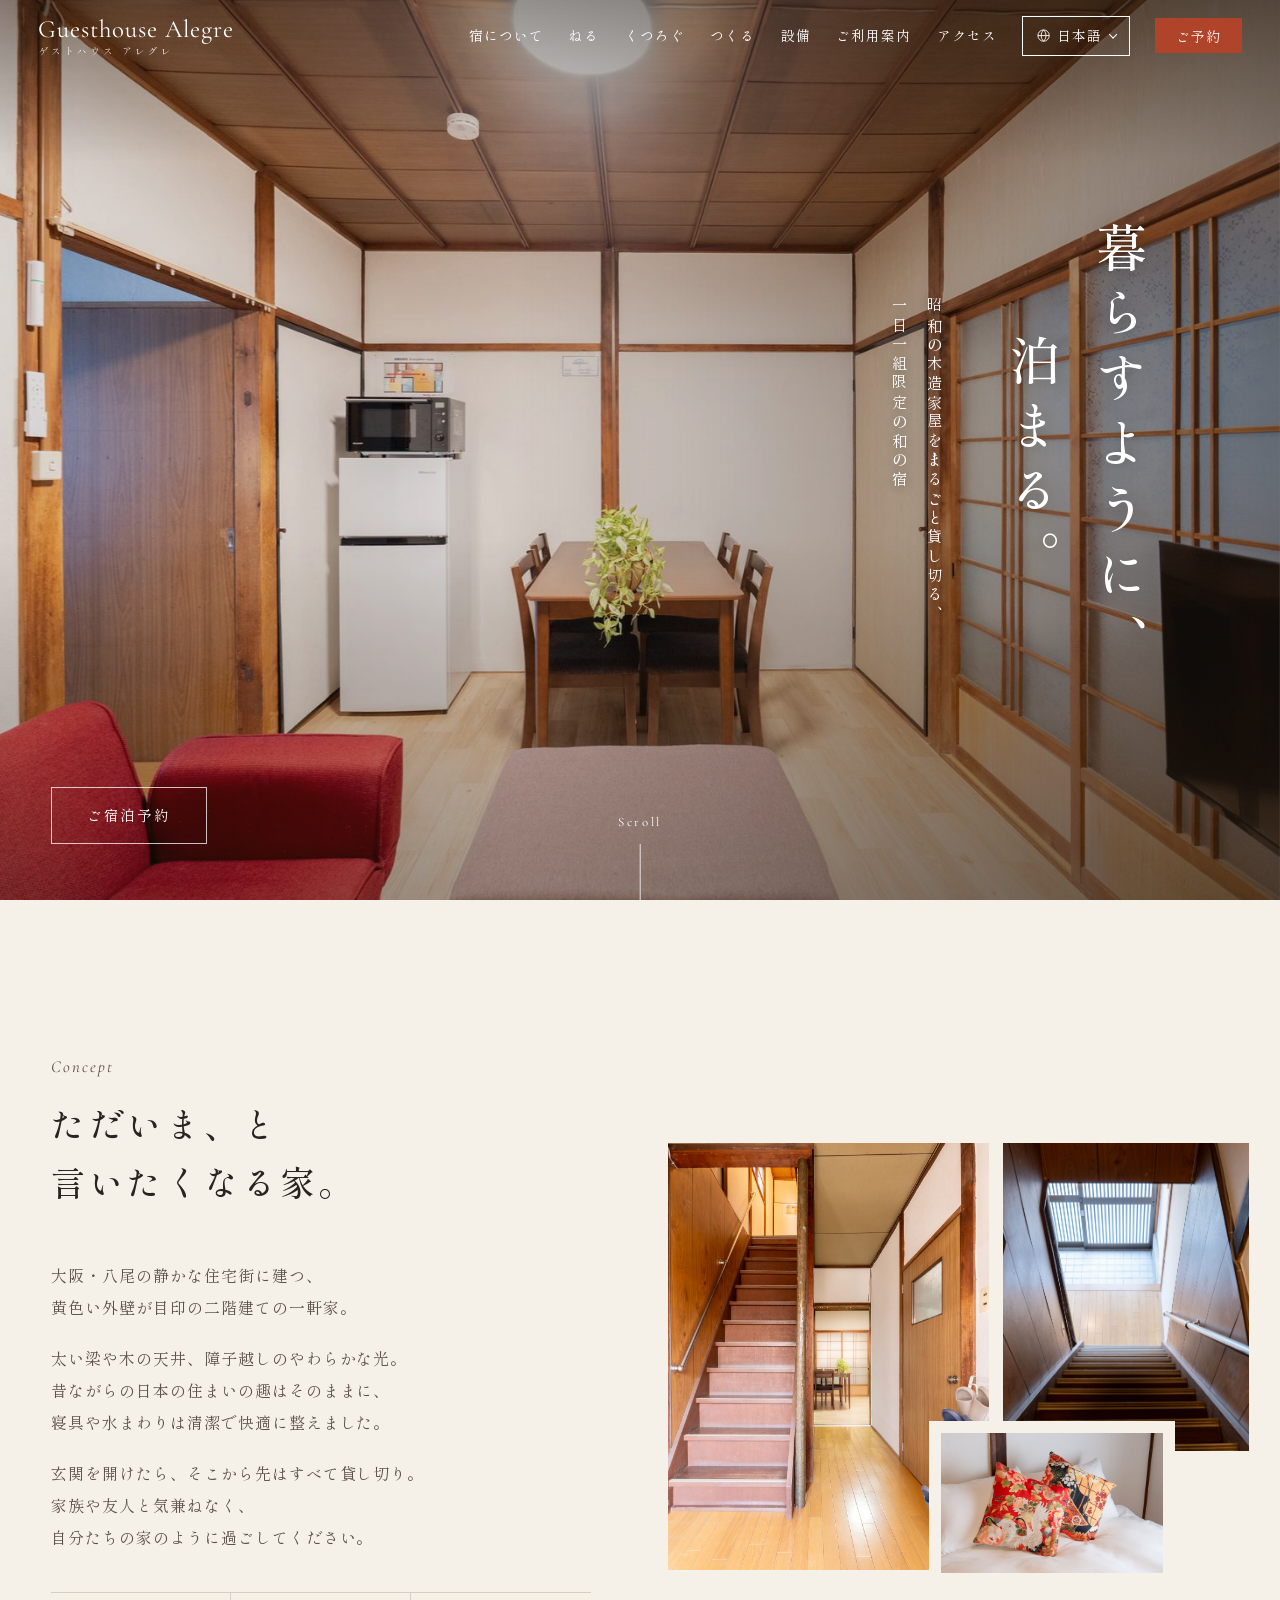
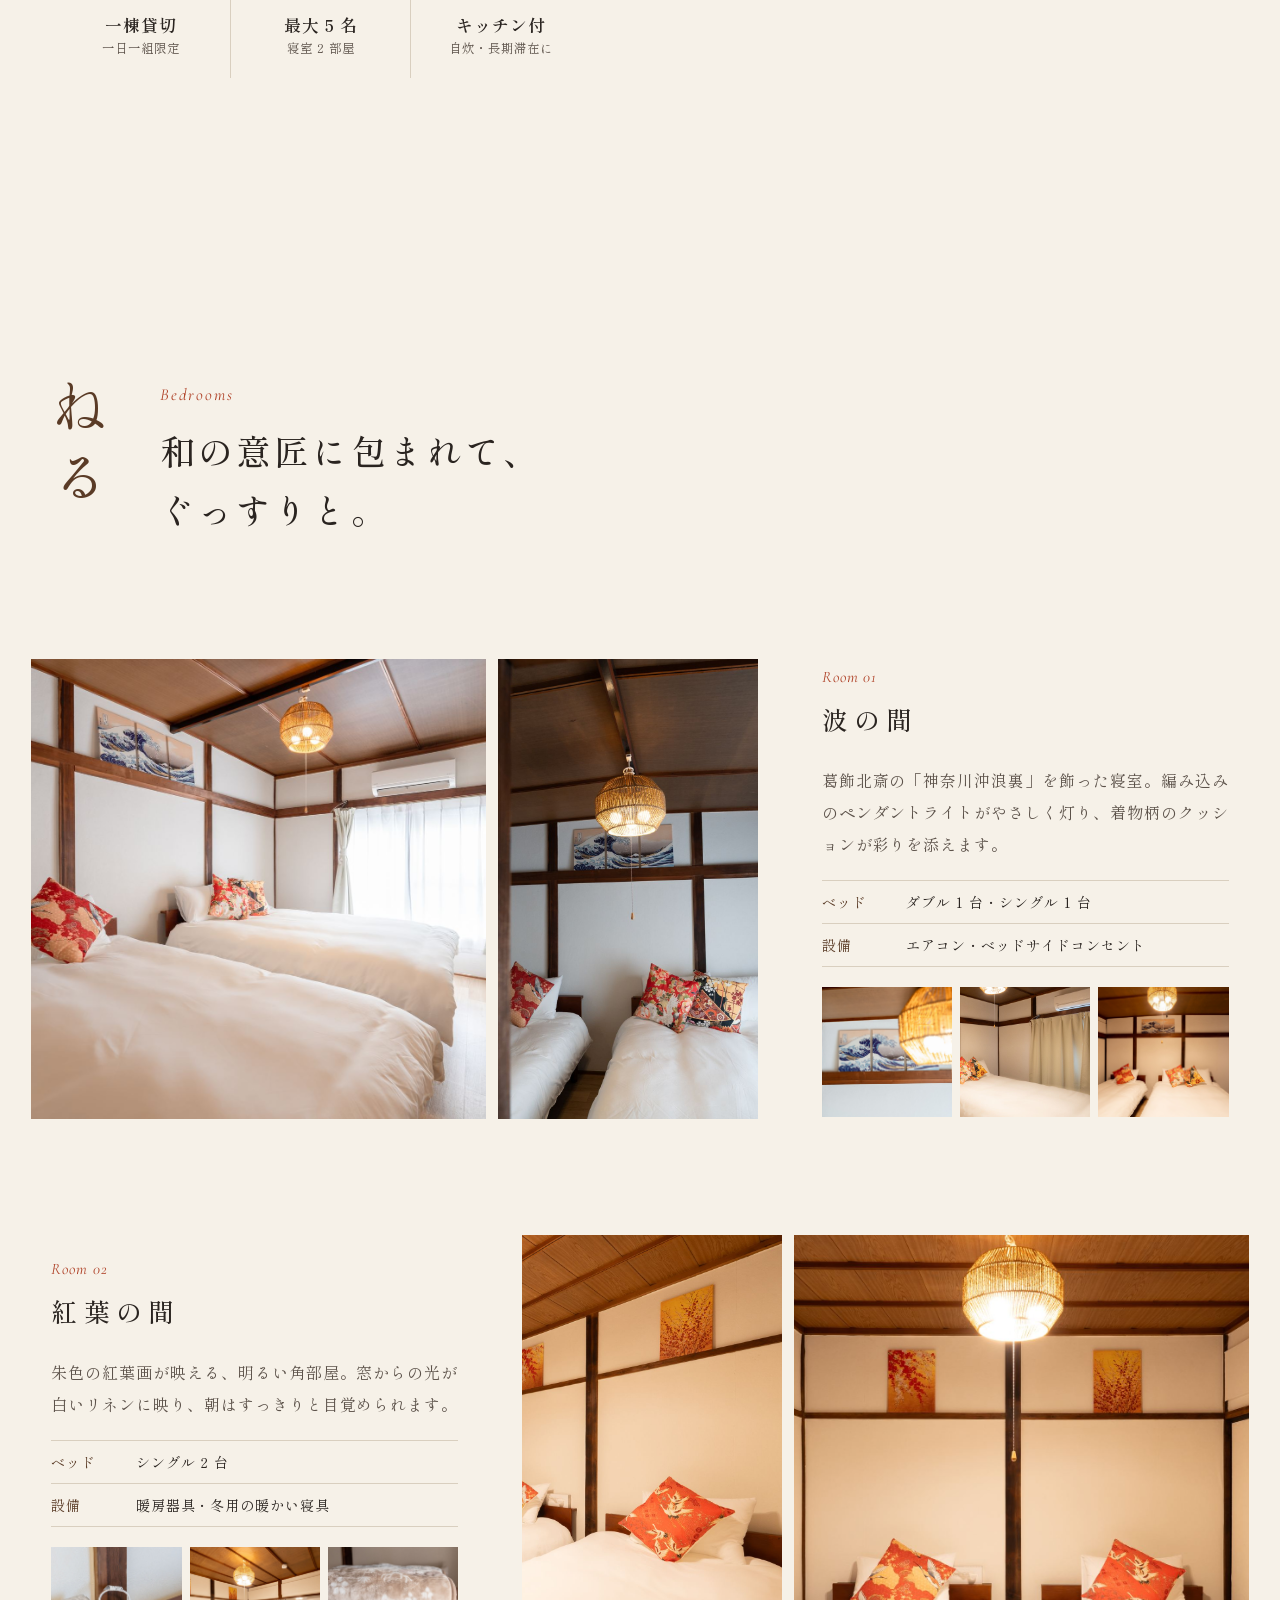
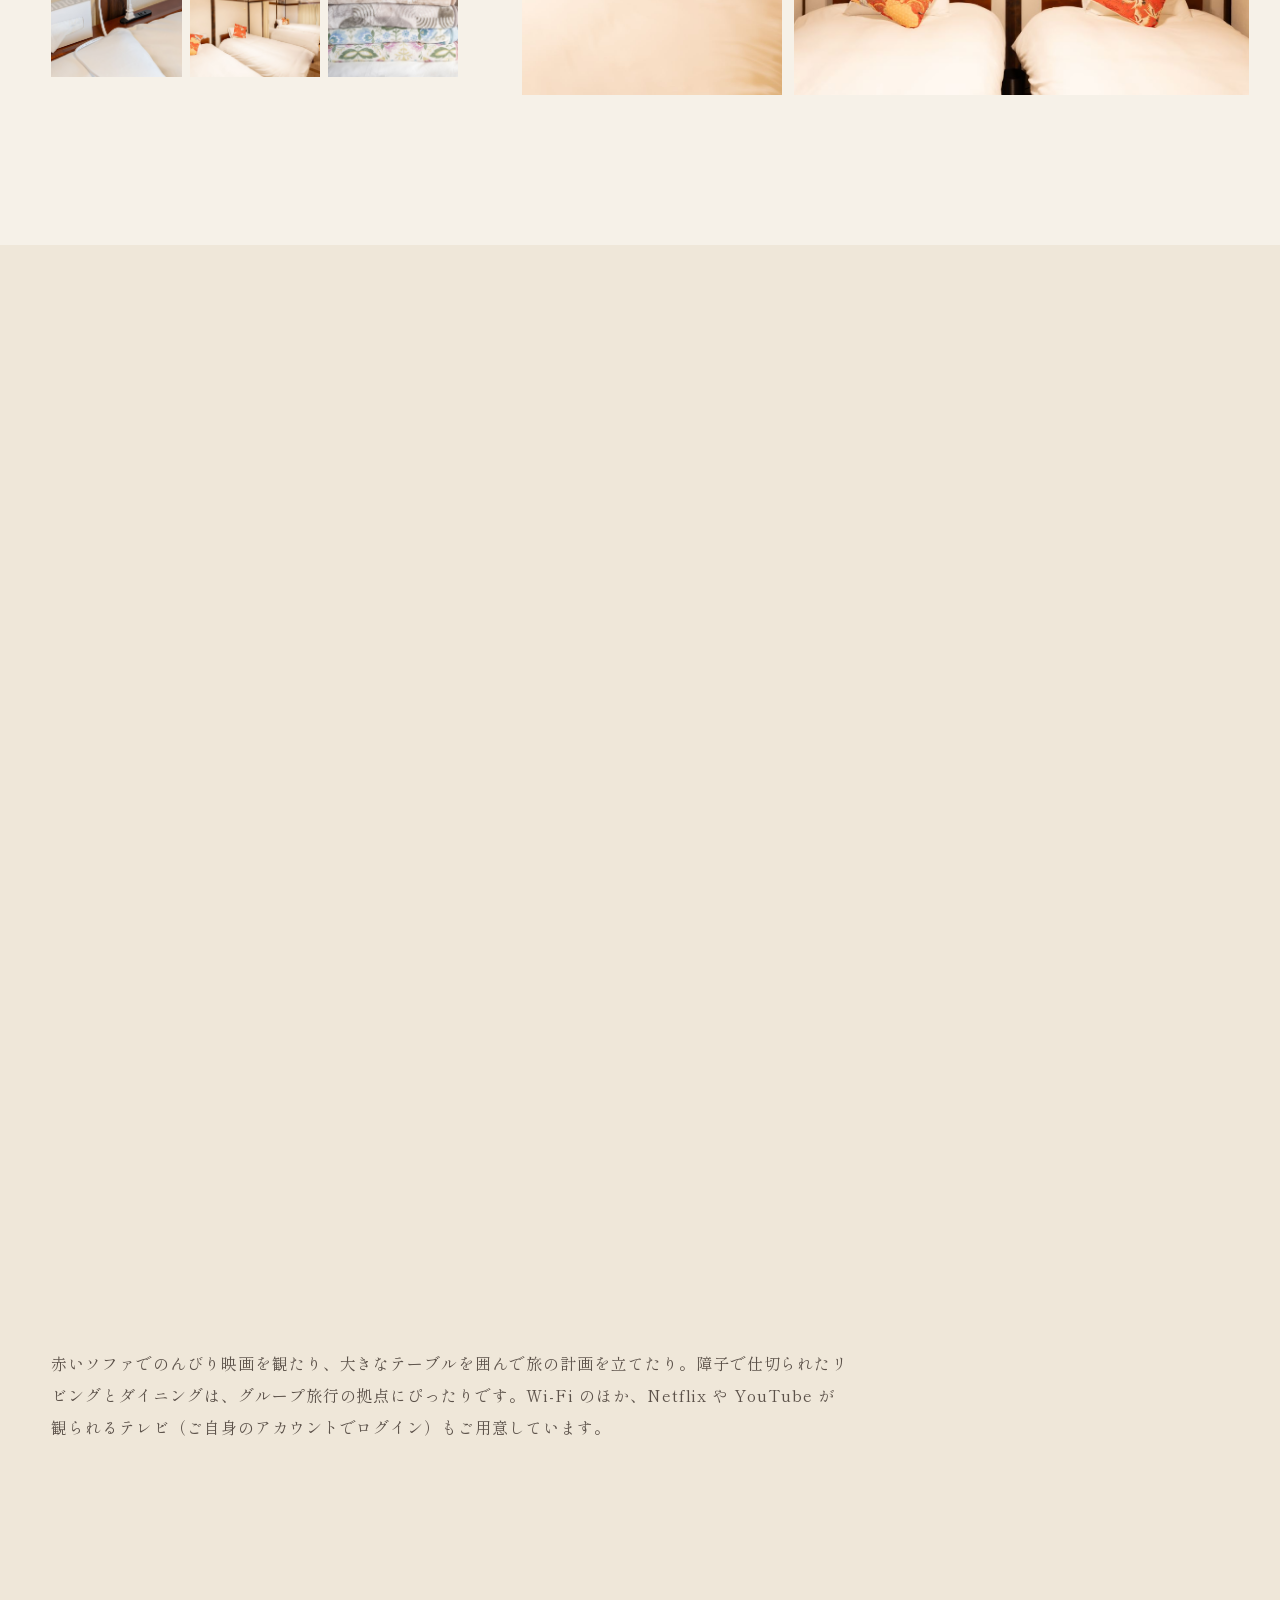
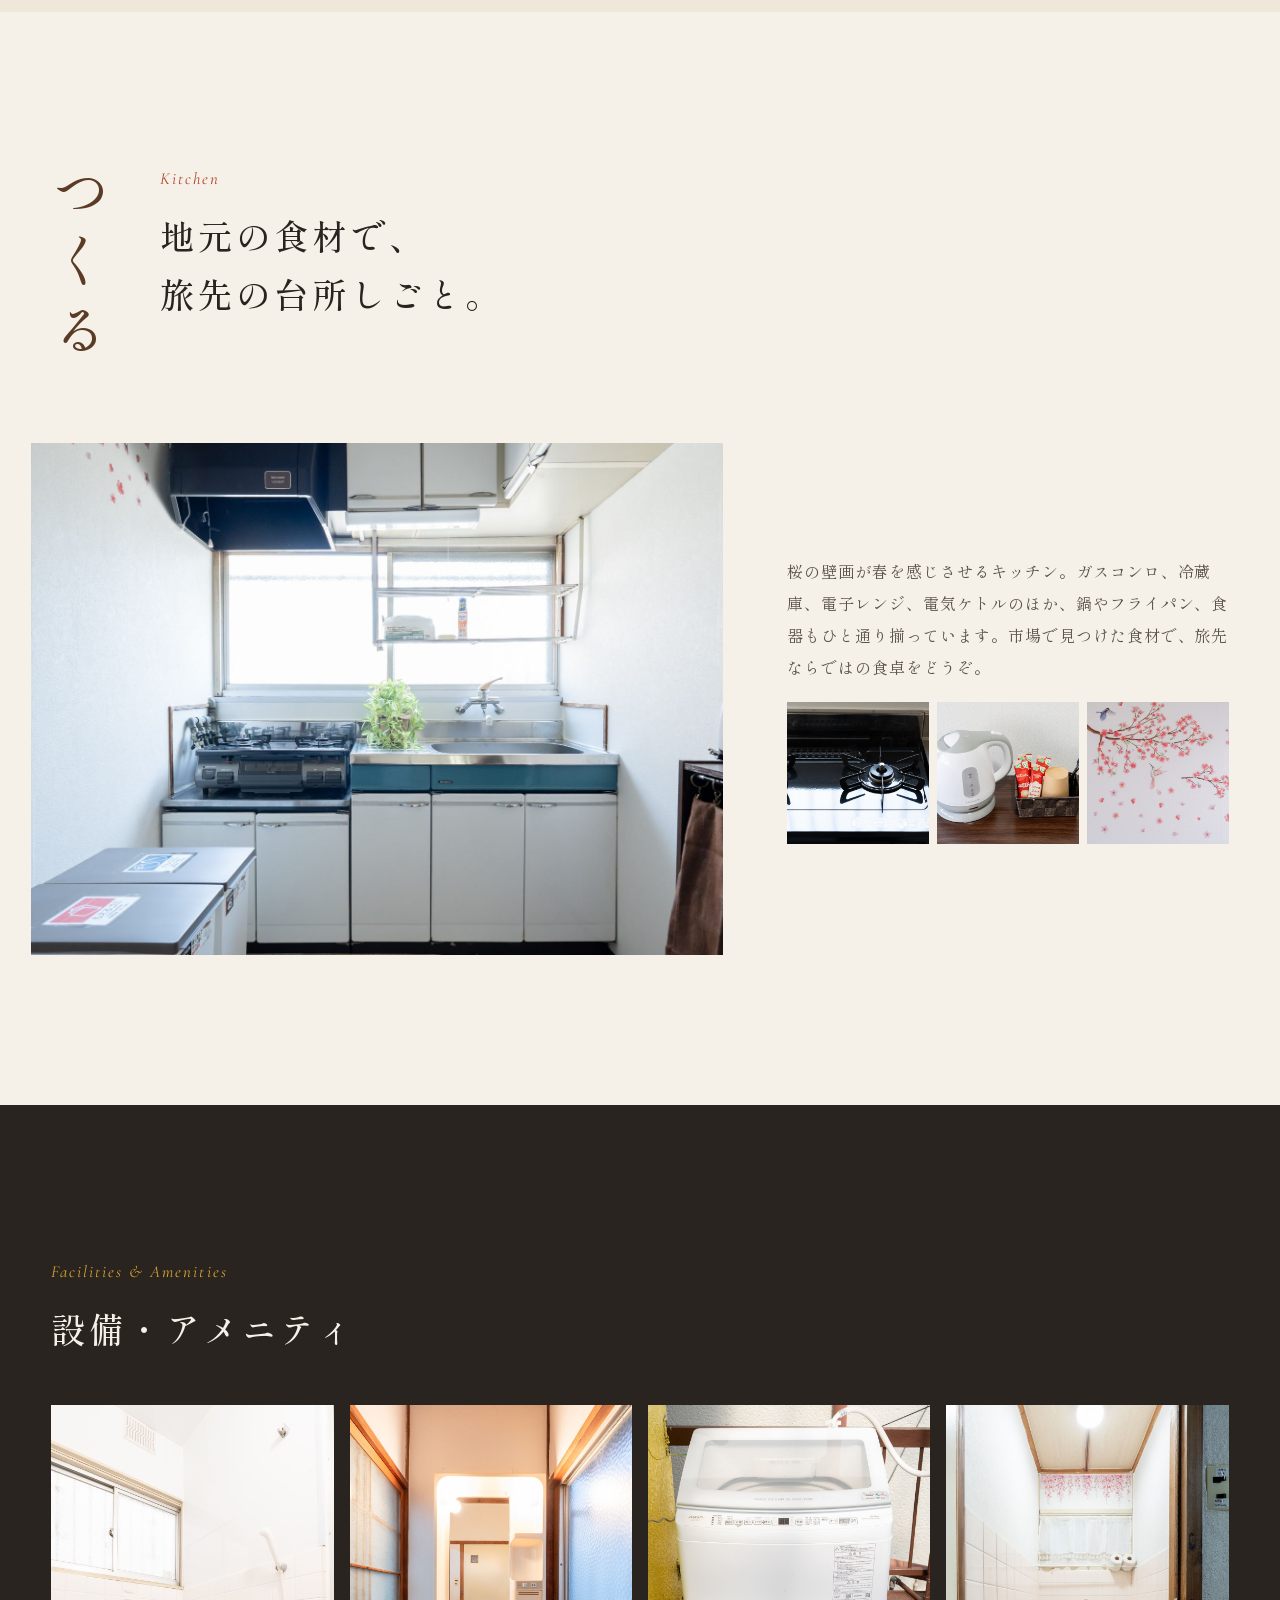
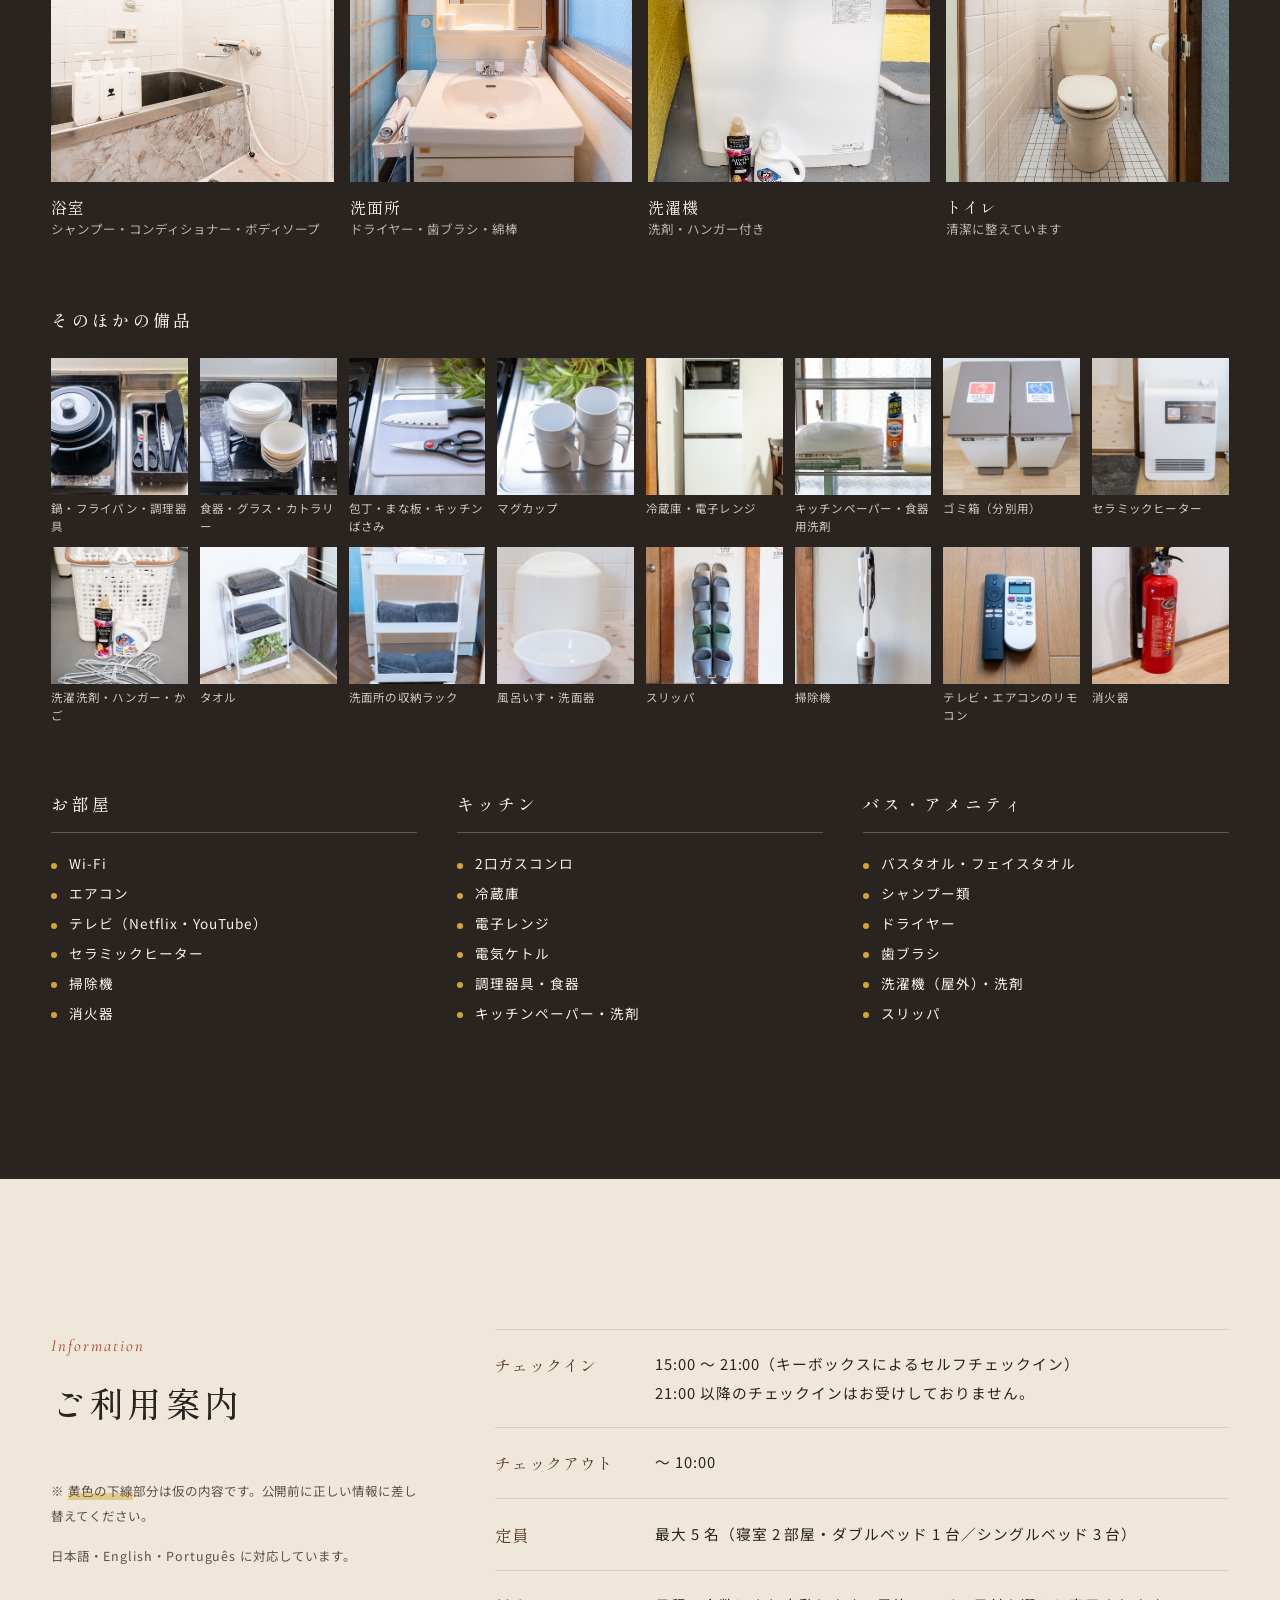
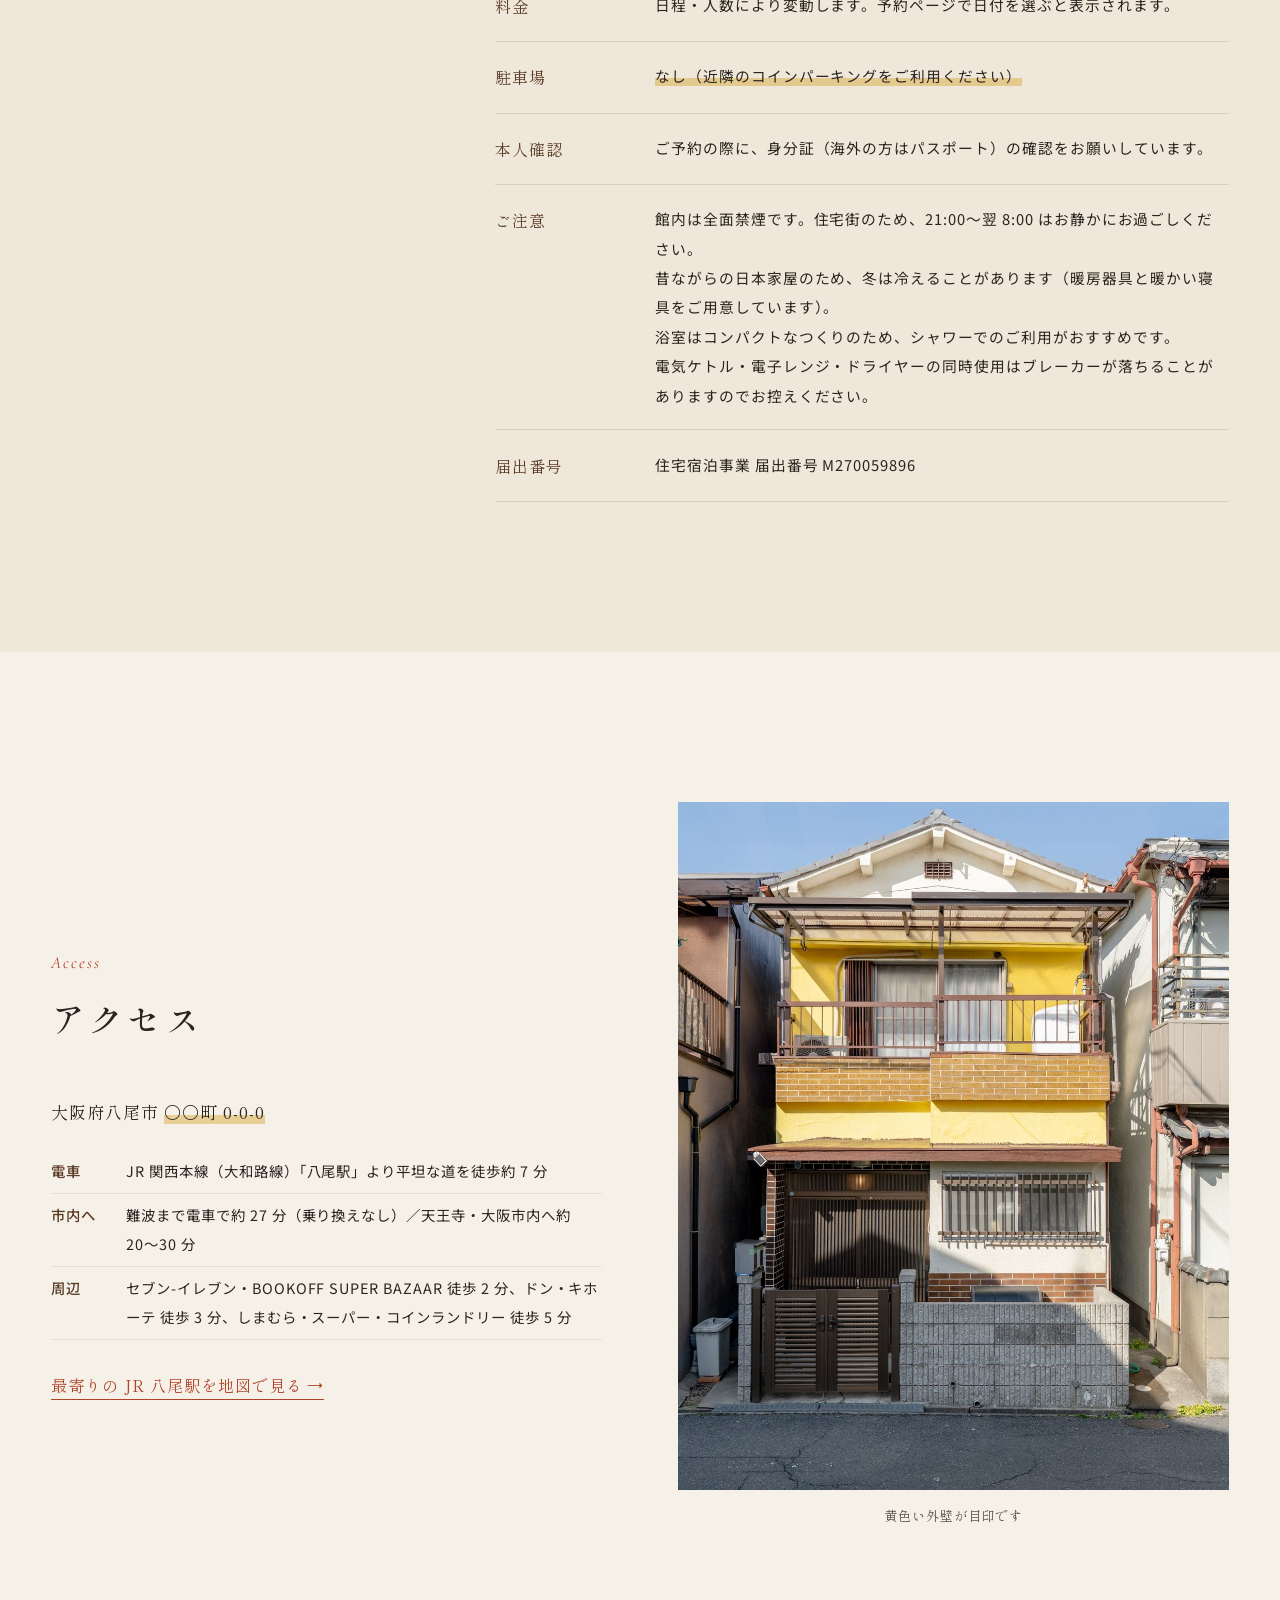
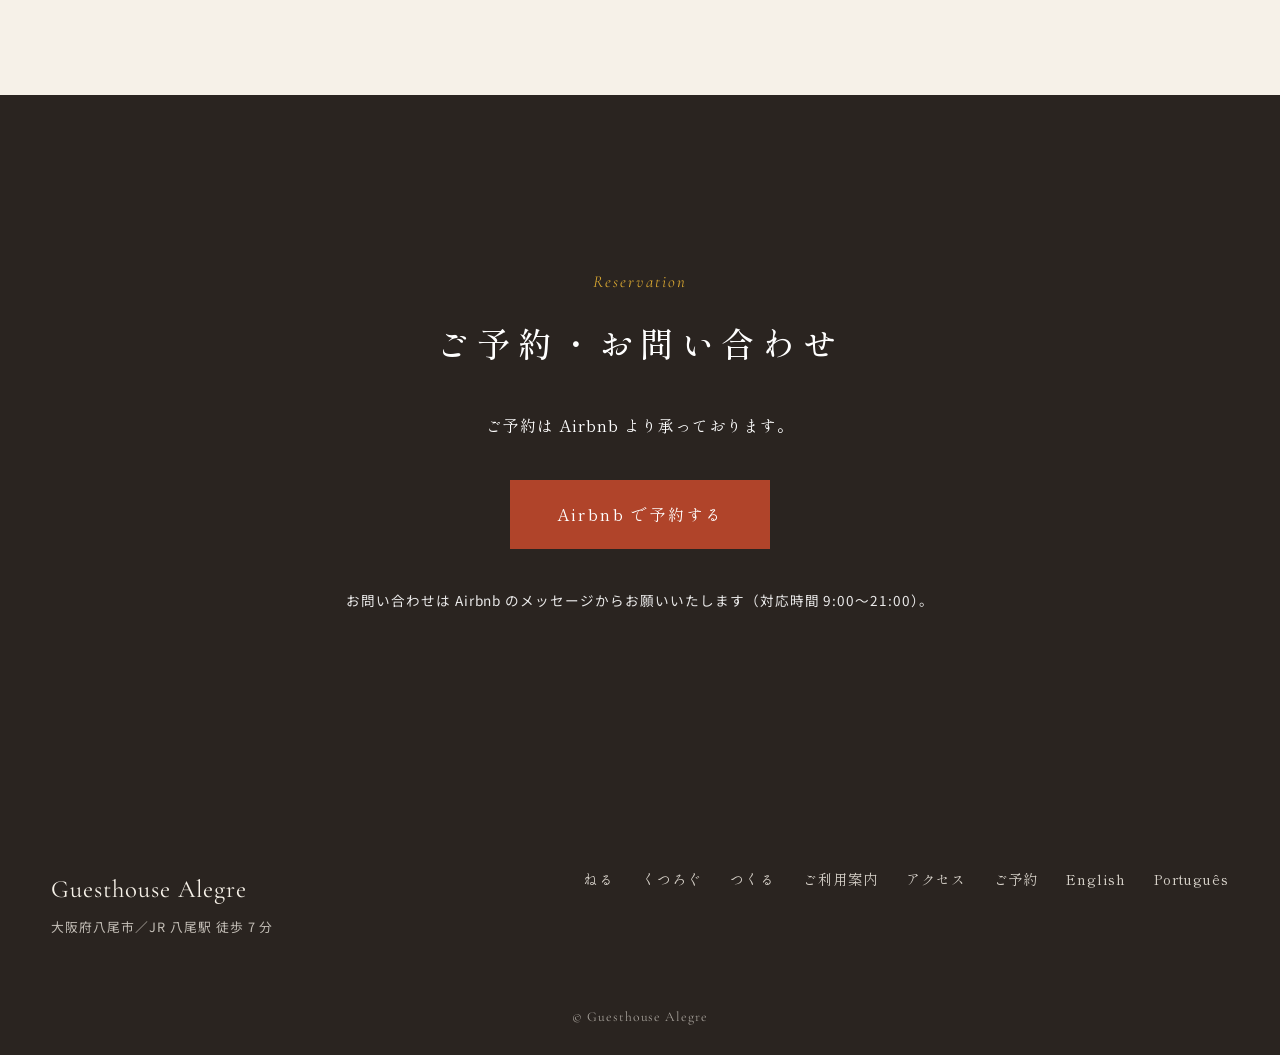
==== commit d2c0f019: "スマホに古いページが残っていても自動で最新版を表示するようにした GitHub Pages はページを最大10分スマホに保存させるため、更新後しばらく古い表示が出ていた。 version.json に" ====
--- a/index.html
+++ b/index.html
@@ -17,7 +17,24 @@
 <link rel="preconnect" href="https://fonts.googleapis.com">
 <link rel="preconnect" href="https://fonts.gstatic.com" crossorigin>
 <link href="https://fonts.googleapis.com/css2?family=Shippori+Mincho:wght@400;500;600;700&family=Cormorant+Garamond:ital,wght@0,400;0,500;1,400&family=Noto+Sans+JP:wght@400;500&display=swap" rel="stylesheet">
-<link rel="stylesheet" href="styles.css?v=20261020d">
+<script>
+  // 古いページがスマホに残っていたら、最新版に自動で読み込み直す（1回だけ）
+  (function () {
+    var v = '20261020052213';
+    try {
+      fetch('version.json', { cache: 'no-store' })
+        .then(function (r) { return r.json(); })
+        .then(function (j) {
+          if (j.v && j.v !== v && sessionStorage.getItem('reloaded-for') !== j.v) {
+            sessionStorage.setItem('reloaded-for', j.v);
+            location.reload();
+          }
+        })
+        .catch(function () {});
+    } catch (e) {}
+  })();
+</script>
+<link rel="stylesheet" href="styles.css?v=20261020052213">
 <noscript><style>.reveal { opacity: 1 !important; transform: none !important; }</style></noscript>
 </head>
 <body>
@@ -344,6 +361,6 @@
   <button class="lightbox-next" aria-label="次の写真">&#8250;</button>
 </div>
 
-<script src="script.js?v=20261020d"></script>
+<script src="script.js?v=20261020052213"></script>
 </body>
 </html>
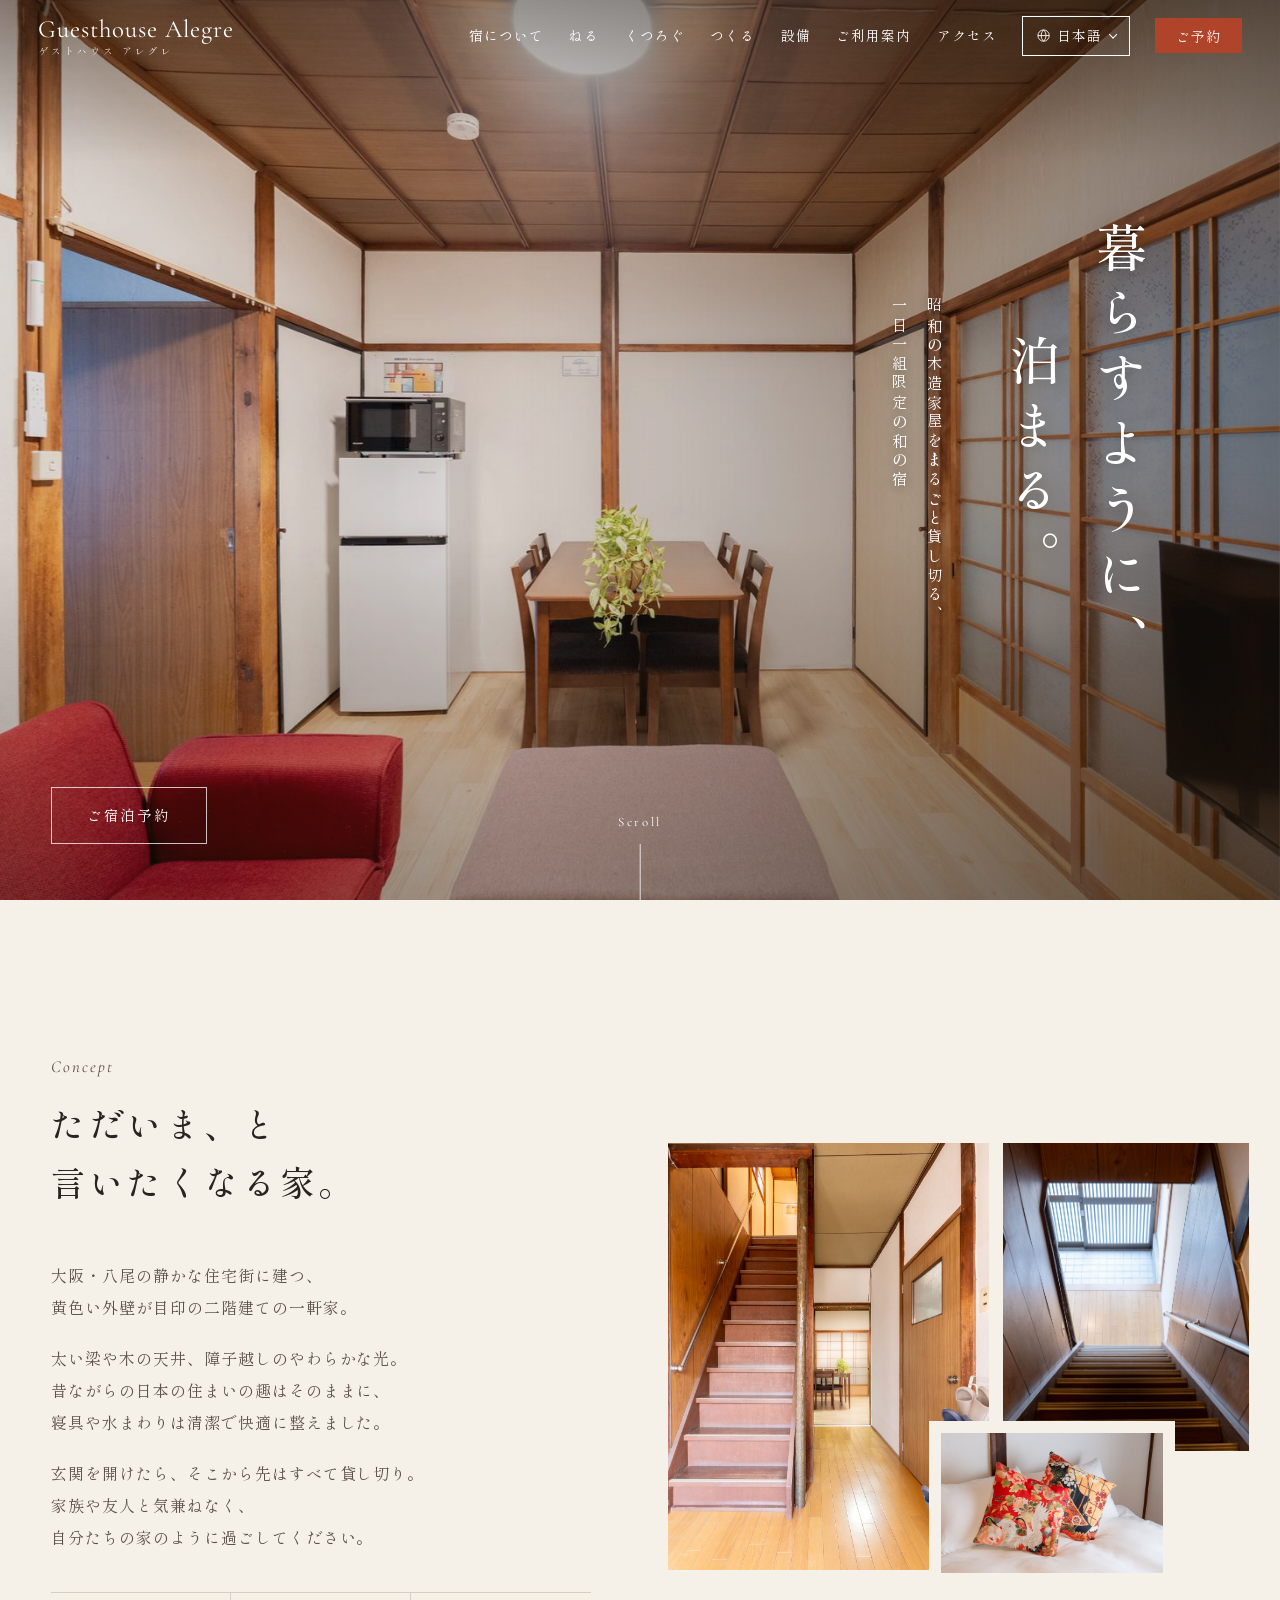
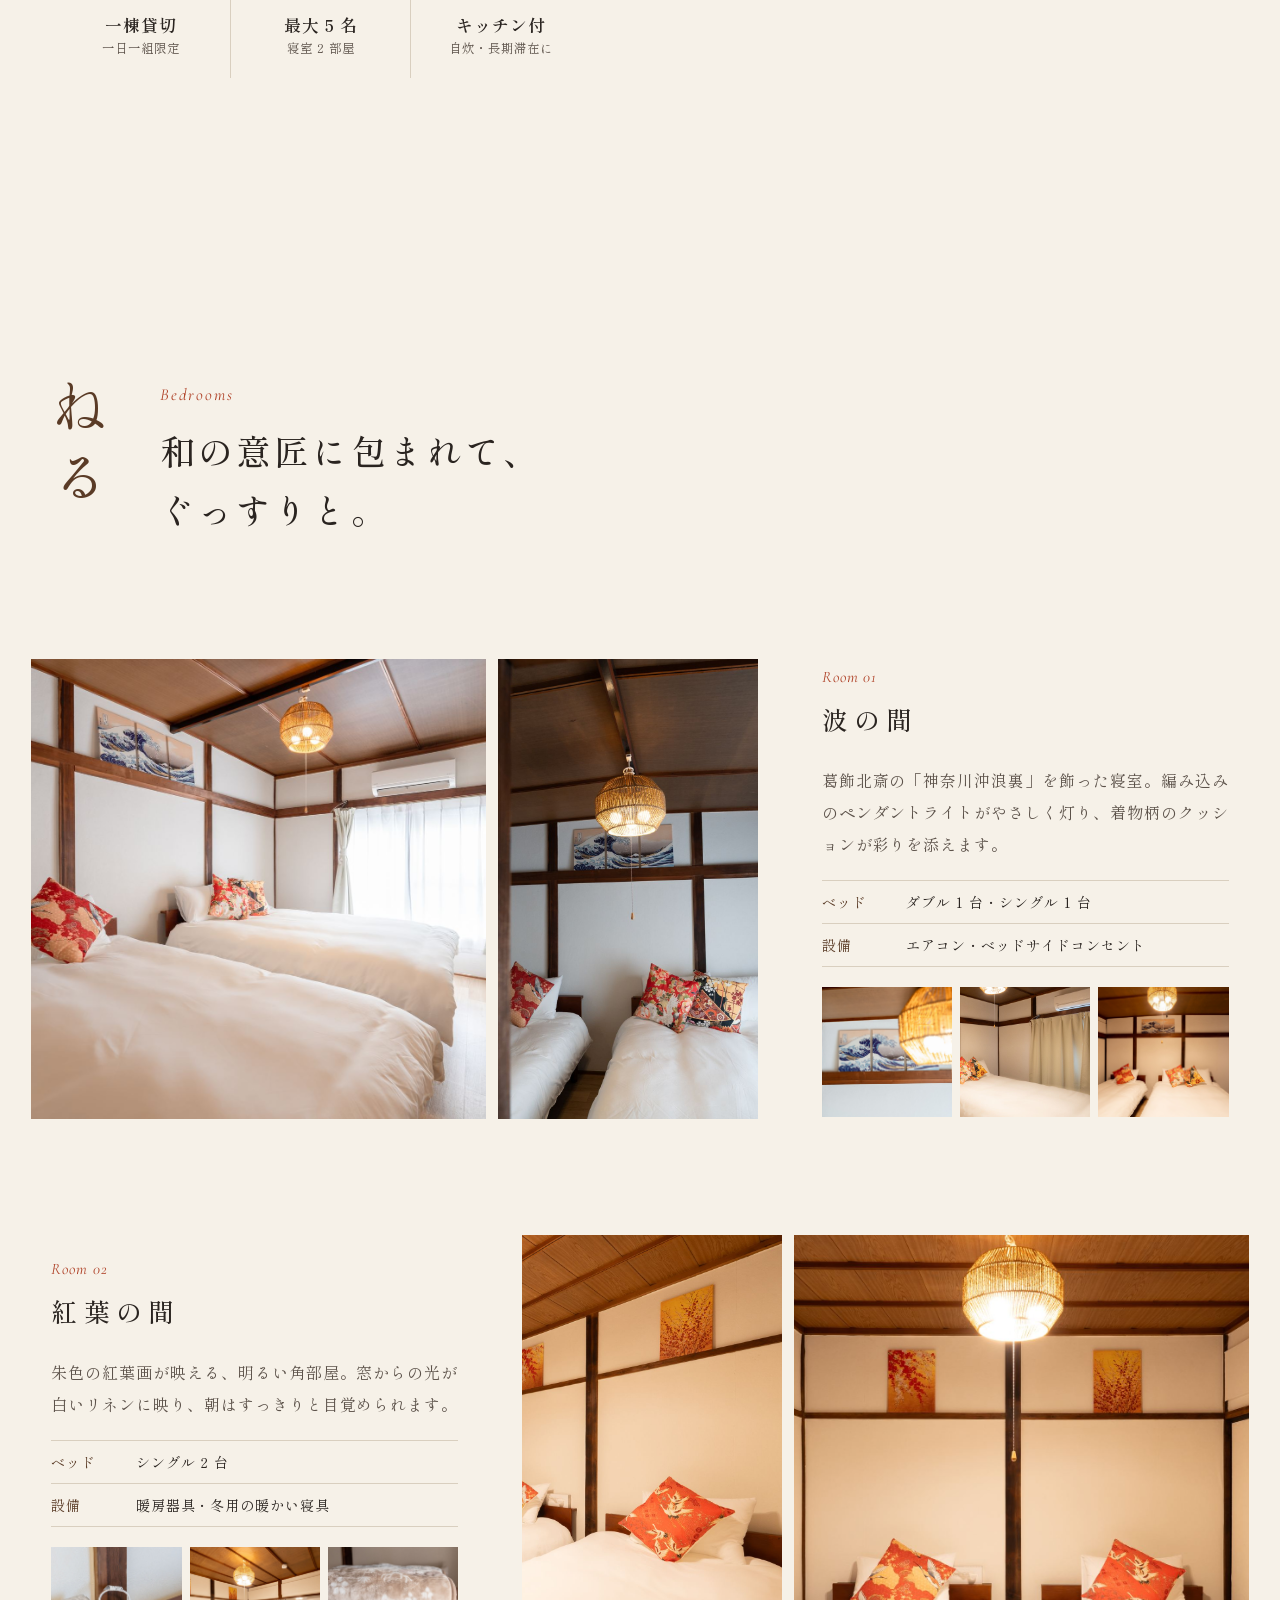
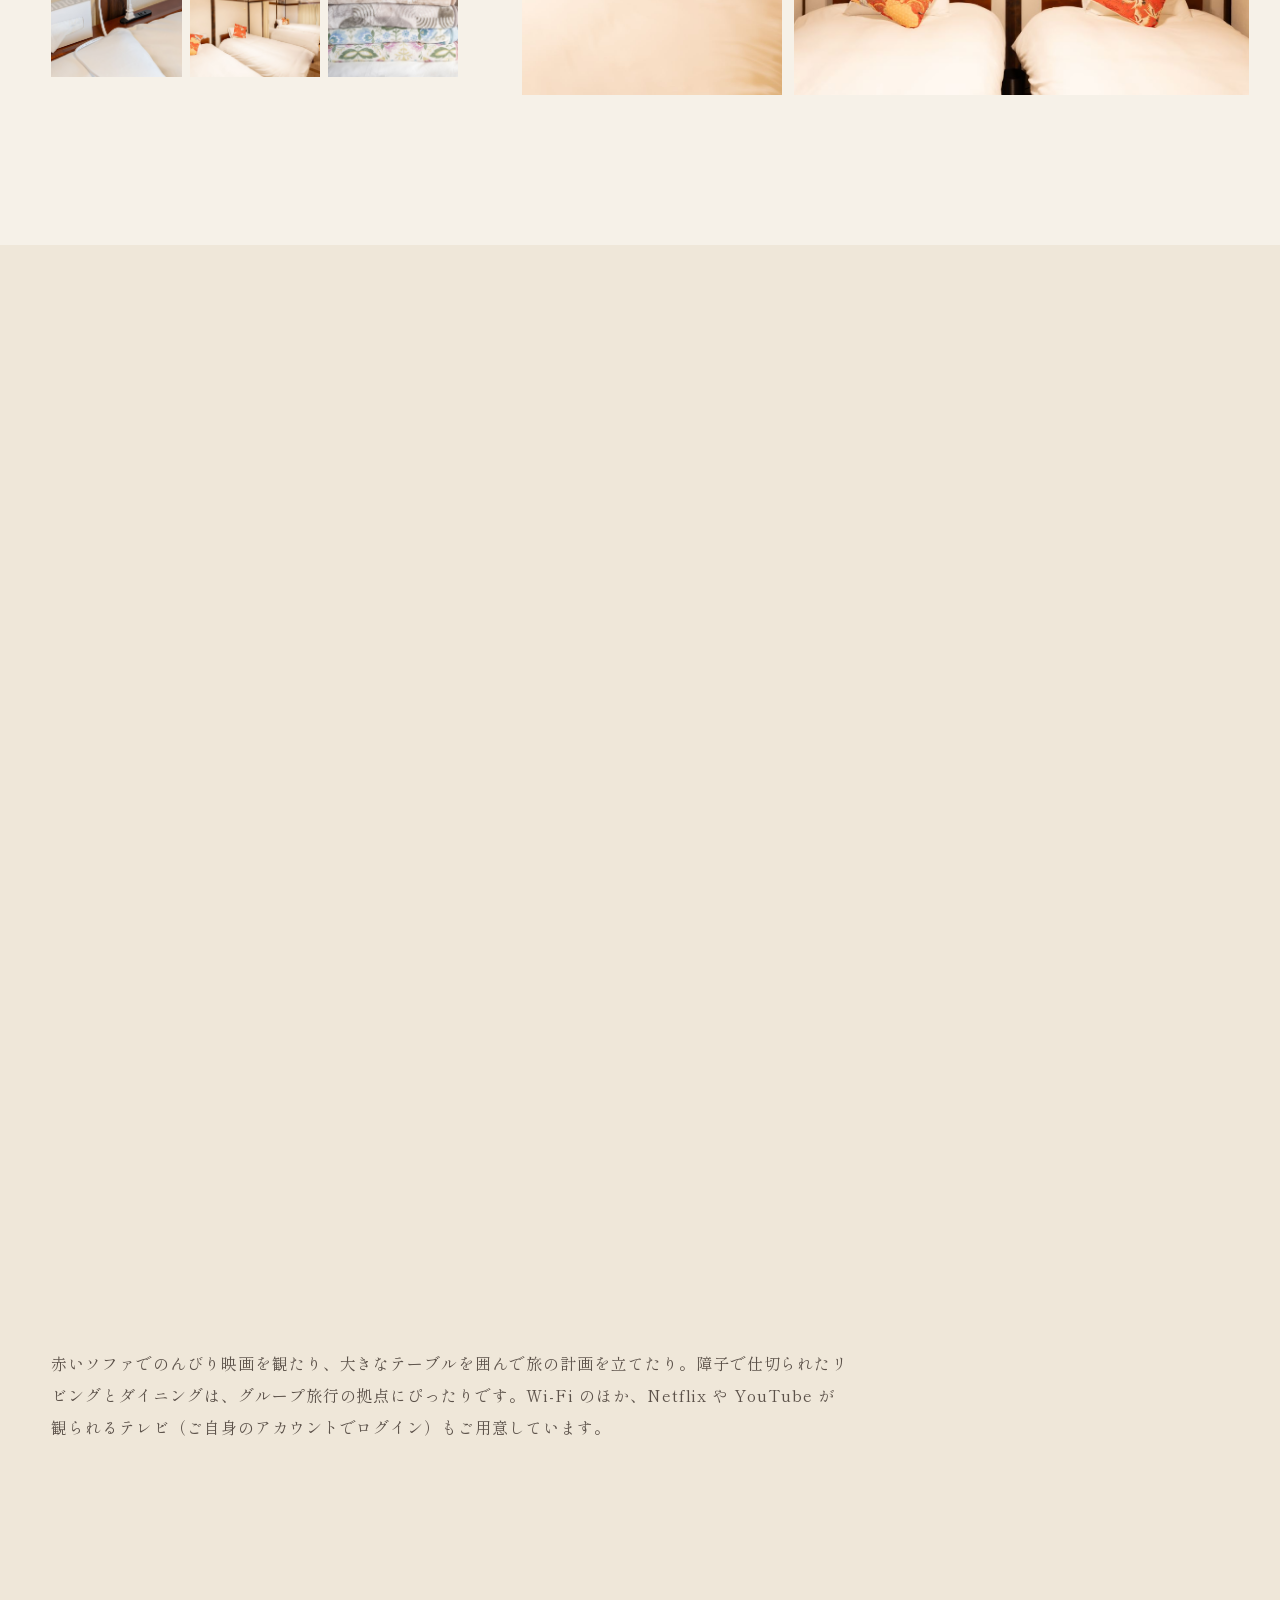
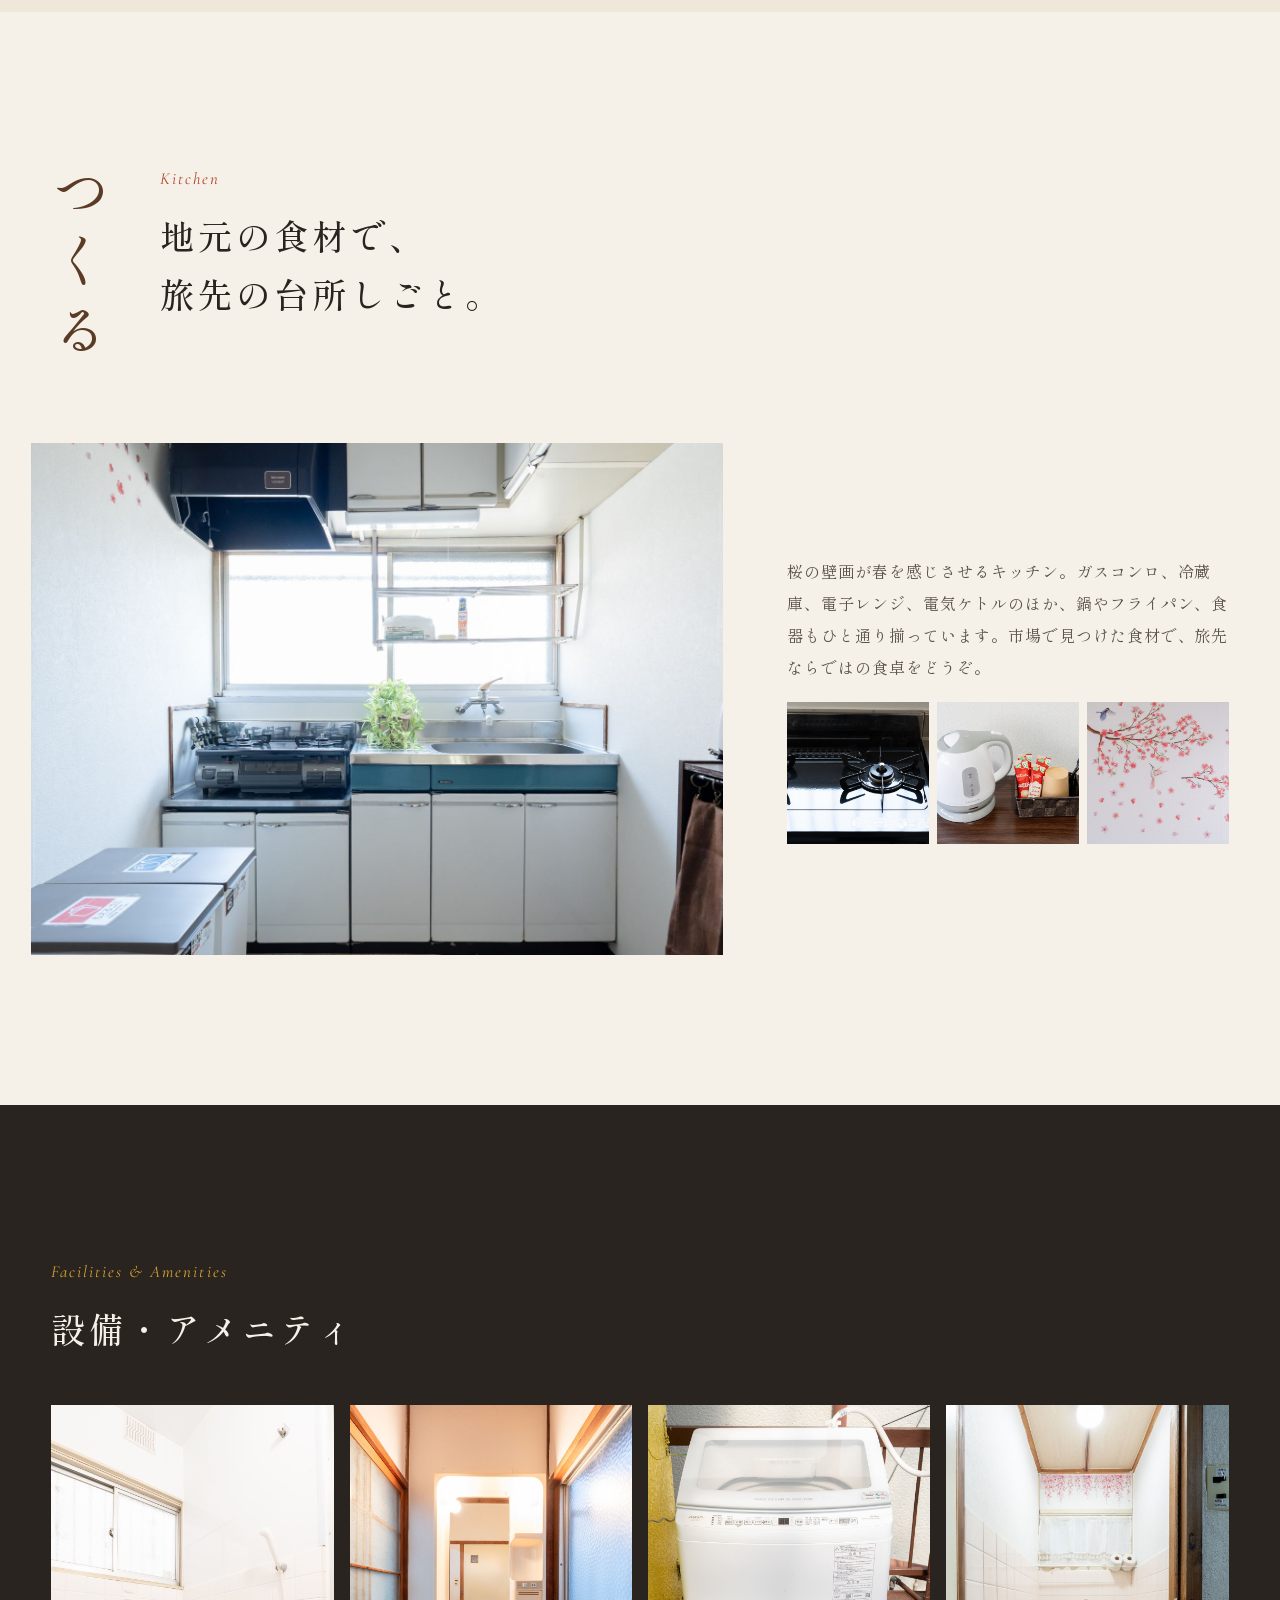
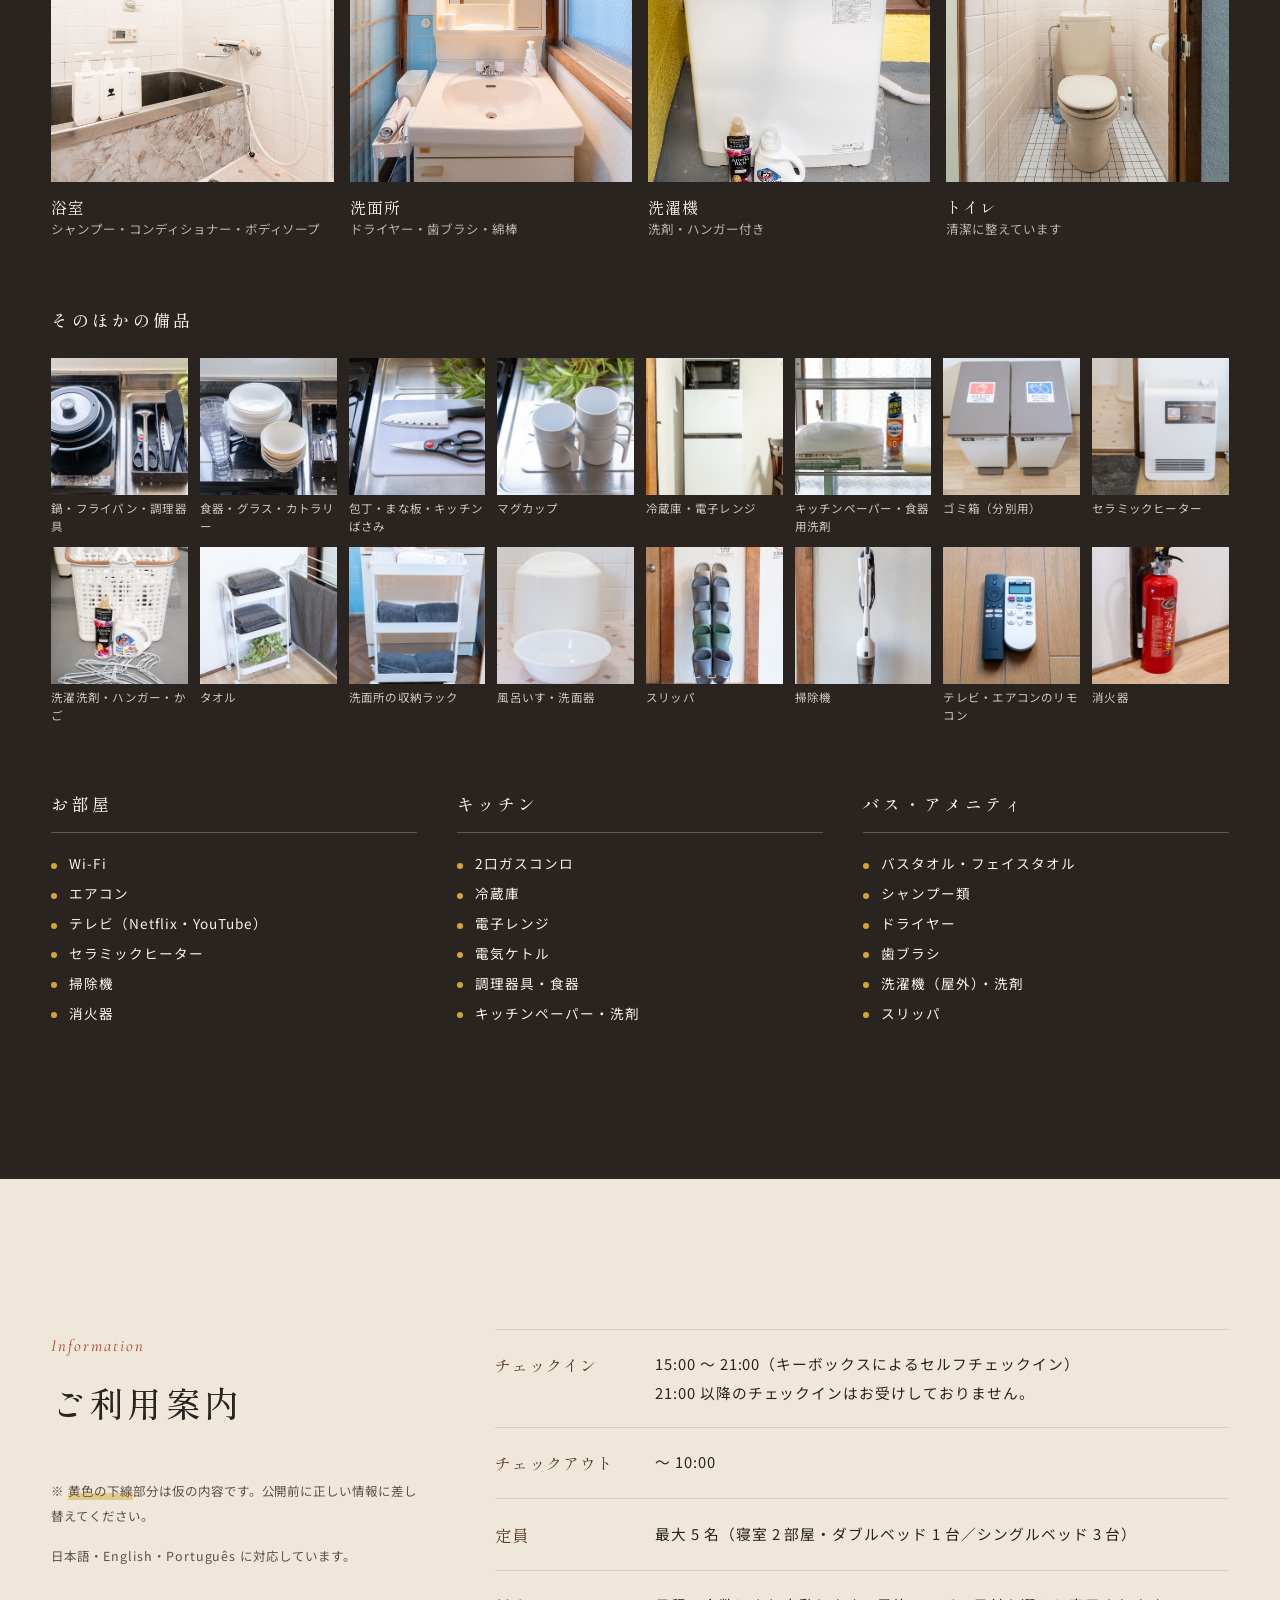
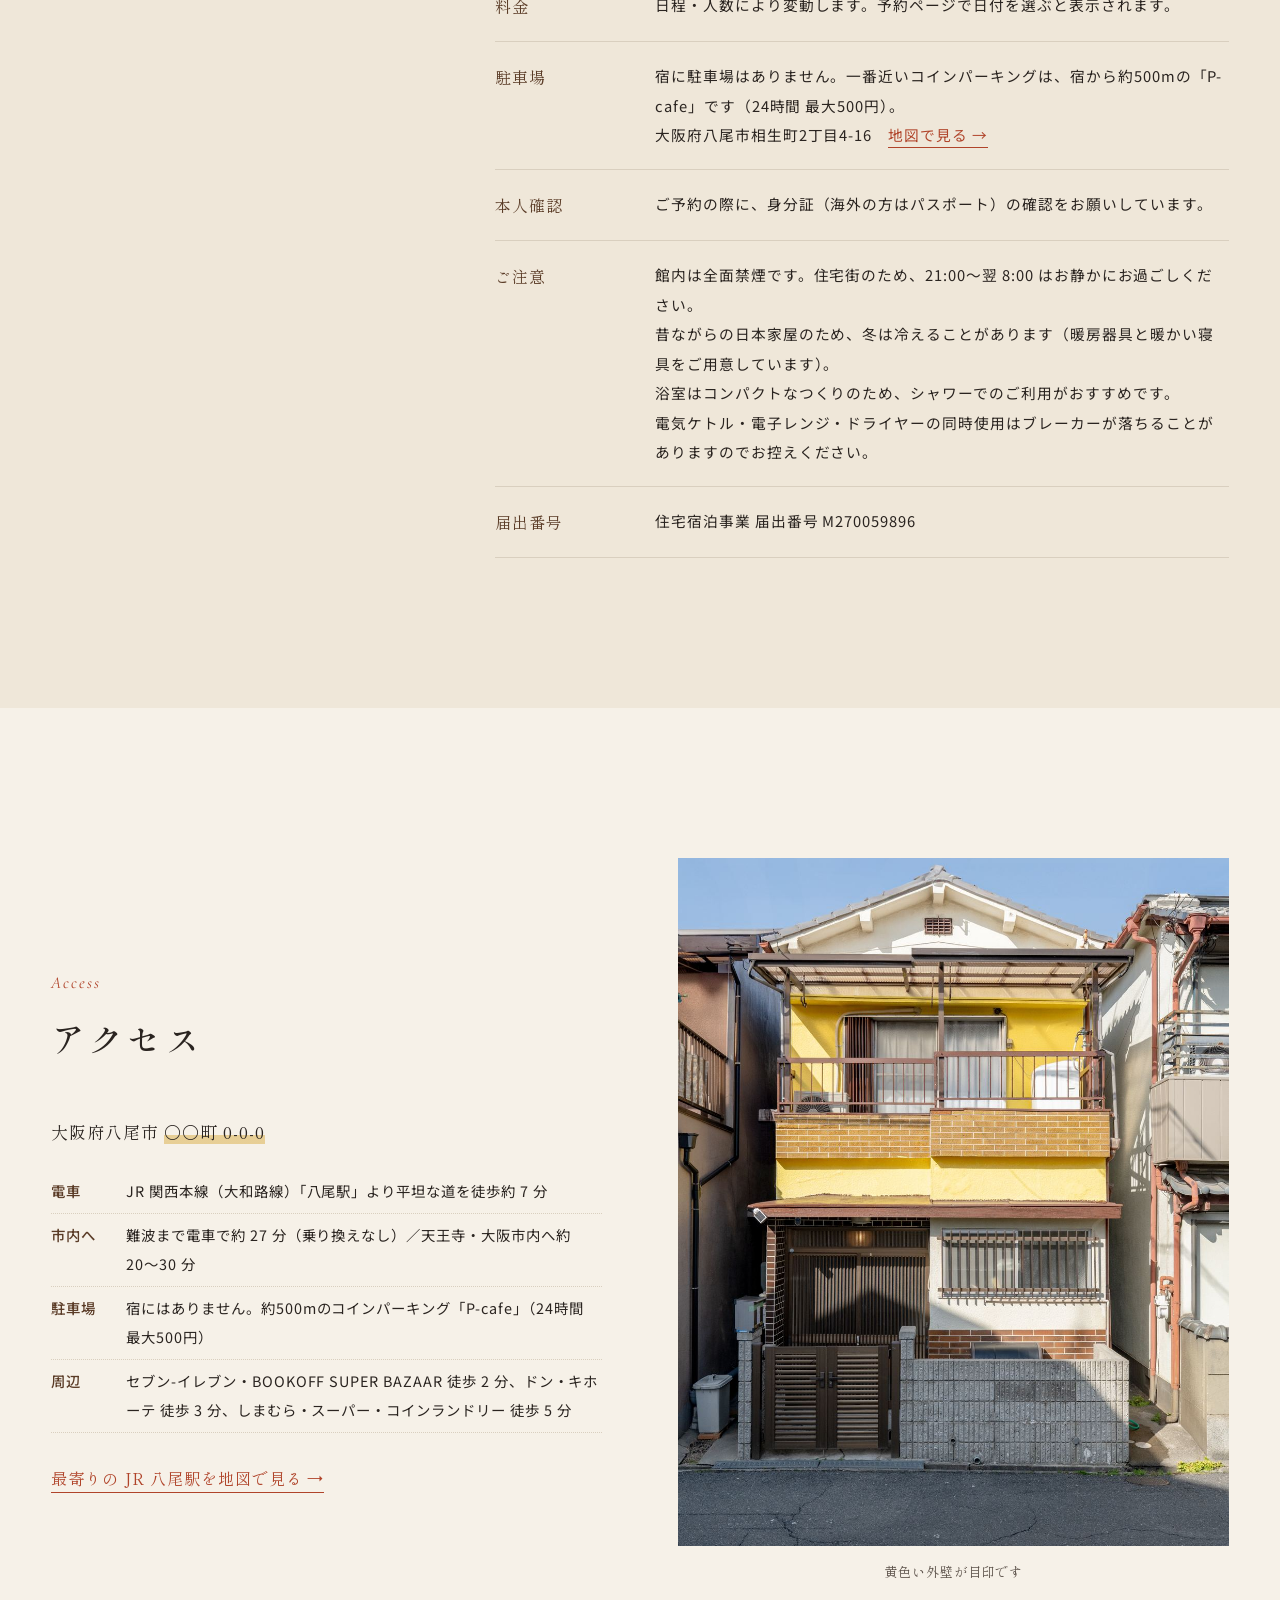
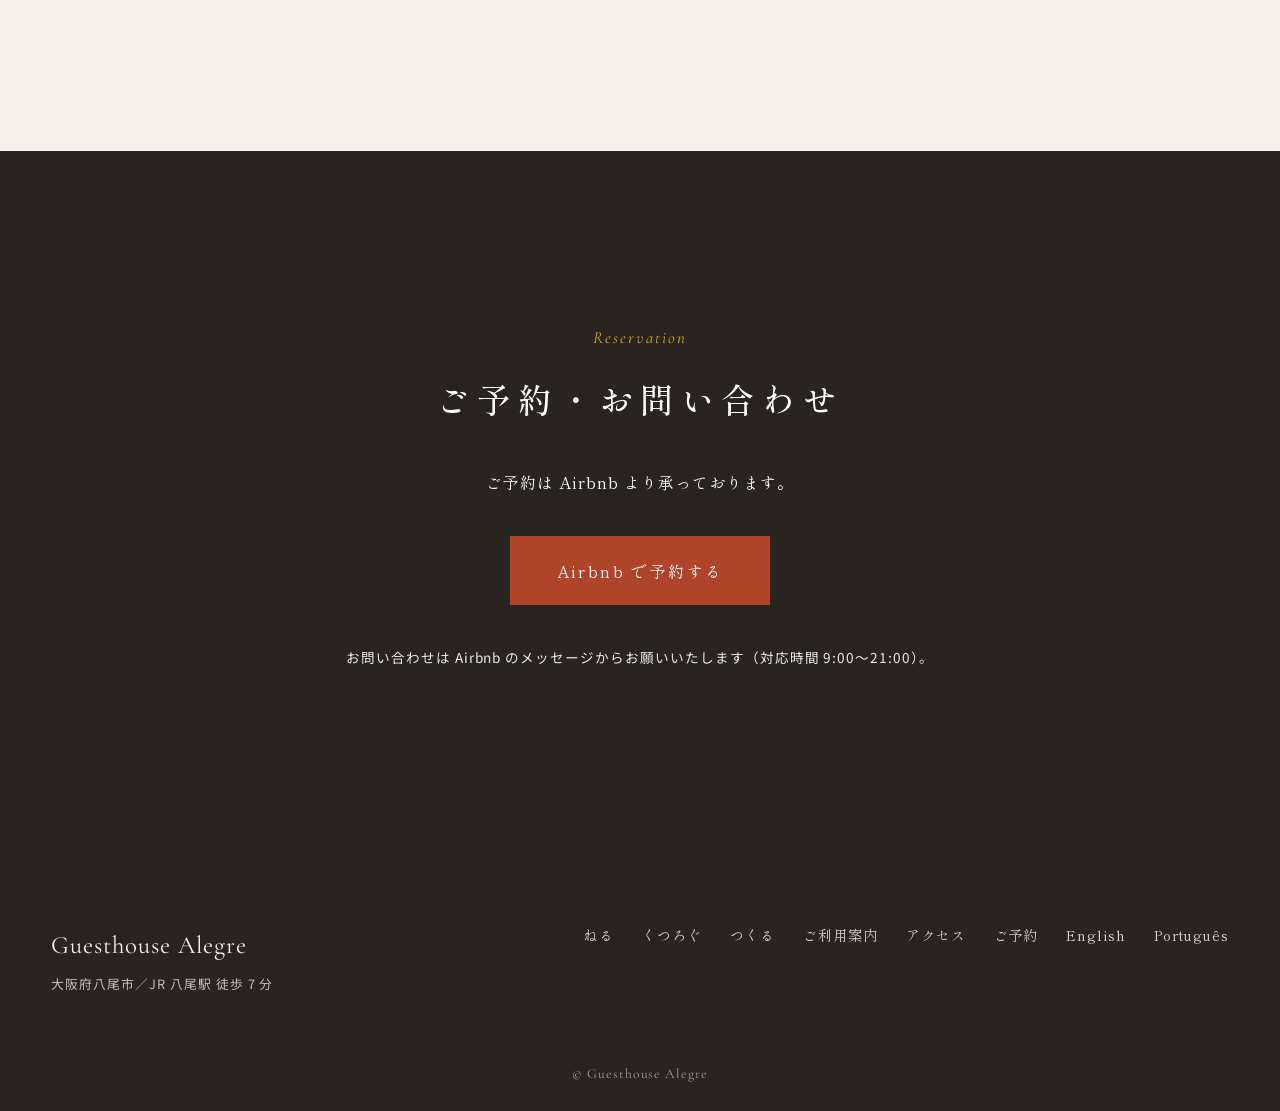
==== commit 2130cebf: "駐車場の案内を実際の情報に差し替え 宿に駐車場はなく、約500mの先にコインパーキング「P-cafe」（24時間 最大500円）があることを ご利用案内とアクセスに記載。3言語に反映。  Co-Aut" ====
--- a/index.html
+++ b/index.html
@@ -11,16 +11,17 @@
 <meta property="og:description" content="昭和の面影が残る木造の一軒家を、まるごと貸し切り。暮らすように泊まる、一棟貸しの宿。">
 <meta property="og:image" content="assets/images/living-1.jpg">
 
-<link rel="alternate" hreflang="ja" href="https://nk01180118-ops.github.io/minpaku-site/">
-<link rel="alternate" hreflang="en" href="https://nk01180118-ops.github.io/minpaku-site/en/">
-<link rel="alternate" hreflang="pt" href="https://nk01180118-ops.github.io/minpaku-site/pt/">
+<link rel="canonical" href="https://alegre-yao.pages.dev/">
+<link rel="alternate" hreflang="ja" href="https://alegre-yao.pages.dev/">
+<link rel="alternate" hreflang="en" href="https://alegre-yao.pages.dev/en/">
+<link rel="alternate" hreflang="pt" href="https://alegre-yao.pages.dev/pt/">
 <link rel="preconnect" href="https://fonts.googleapis.com">
 <link rel="preconnect" href="https://fonts.gstatic.com" crossorigin>
 <link href="https://fonts.googleapis.com/css2?family=Shippori+Mincho:wght@400;500;600;700&family=Cormorant+Garamond:ital,wght@0,400;0,500;1,400&family=Noto+Sans+JP:wght@400;500&display=swap" rel="stylesheet">
 <script>
   // 古いページがスマホに残っていたら、最新版に自動で読み込み直す（1回だけ）
   (function () {
-    var v = '20261020052213';
+    var v = '20261020062247';
     try {
       fetch('version.json', { cache: 'no-store' })
         .then(function (r) { return r.json(); })
@@ -34,7 +35,7 @@
     } catch (e) {}
   })();
 </script>
-<link rel="stylesheet" href="styles.css?v=20261020052213">
+<link rel="stylesheet" href="styles.css?v=20261020062247">
 <noscript><style>.reveal { opacity: 1 !important; transform: none !important; }</style></noscript>
 </head>
 <body>
@@ -290,7 +291,7 @@
         <div><dt>チェックアウト</dt><dd>〜 10:00</dd></div>
         <div><dt>定員</dt><dd>最大 5 名（寝室 2 部屋・ダブルベッド 1 台／シングルベッド 3 台）</dd></div>
         <div><dt>料金</dt><dd>日程・人数により変動します。予約ページで日付を選ぶと表示されます。</dd></div>
-        <div><dt>駐車場</dt><dd><span class="ph">なし（近隣のコインパーキングをご利用ください）</span></dd></div>
+        <div><dt>駐車場</dt><dd>宿に駐車場はありません。一番近いコインパーキングは、宿から約500mの「P-cafe」です（24時間 最大500円）。<br>大阪府八尾市相生町2丁目4-16　<a class="text-link" href="https://www.google.com/maps/search/?api=1&amp;query=P-cafe%20%E5%A4%A7%E9%98%AA%E5%BA%9C%E5%85%AB%E5%B0%BE%E5%B8%82%E7%9B%B8%E7%94%9F%E7%94%BA2%E4%B8%81%E7%9B%AE4-16" target="_blank" rel="noopener">地図で見る</a></dd></div>
         <div><dt>本人確認</dt><dd>ご予約の際に、身分証（海外の方はパスポート）の確認をお願いしています。</dd></div>
         <div><dt>ご注意</dt><dd>館内は全面禁煙です。住宅街のため、21:00〜翌 8:00 はお静かにお過ごしください。<br>昔ながらの日本家屋のため、冬は冷えることがあります（暖房器具と暖かい寝具をご用意しています）。<br>浴室はコンパクトなつくりのため、シャワーでのご利用がおすすめです。<br>電気ケトル・電子レンジ・ドライヤーの同時使用はブレーカーが落ちることがありますのでお控えください。</dd></div>
         <div><dt>届出番号</dt><dd>住宅宿泊事業 届出番号 M270059896</dd></div>
@@ -308,6 +309,7 @@
         <ul class="access-list">
           <li><strong>電車</strong><span>JR 関西本線（大和路線）「八尾駅」より平坦な道を徒歩約 7 分</span></li>
           <li><strong>市内へ</strong><span>難波まで電車で約 27 分（乗り換えなし）／天王寺・大阪市内へ約 20〜30 分</span></li>
+          <li><strong>駐車場</strong><span>宿にはありません。約500mのコインパーキング「P-cafe」（24時間 最大500円）</span></li>
           <li><strong>周辺</strong><span>セブン-イレブン・BOOKOFF SUPER BAZAAR 徒歩 2 分、ドン・キホーテ 徒歩 3 分、しまむら・スーパー・コインランドリー 徒歩 5 分</span></li>
         </ul>
         <a class="text-link" href="https://www.google.com/maps/search/?api=1&amp;query=JR%E5%85%AB%E5%B0%BE%E9%A7%85" target="_blank" rel="noopener">最寄りの JR 八尾駅を地図で見る</a>
@@ -361,6 +363,6 @@
   <button class="lightbox-next" aria-label="次の写真">&#8250;</button>
 </div>
 
-<script src="script.js?v=20261020052213"></script>
+<script src="script.js?v=20261020062247"></script>
 </body>
 </html>
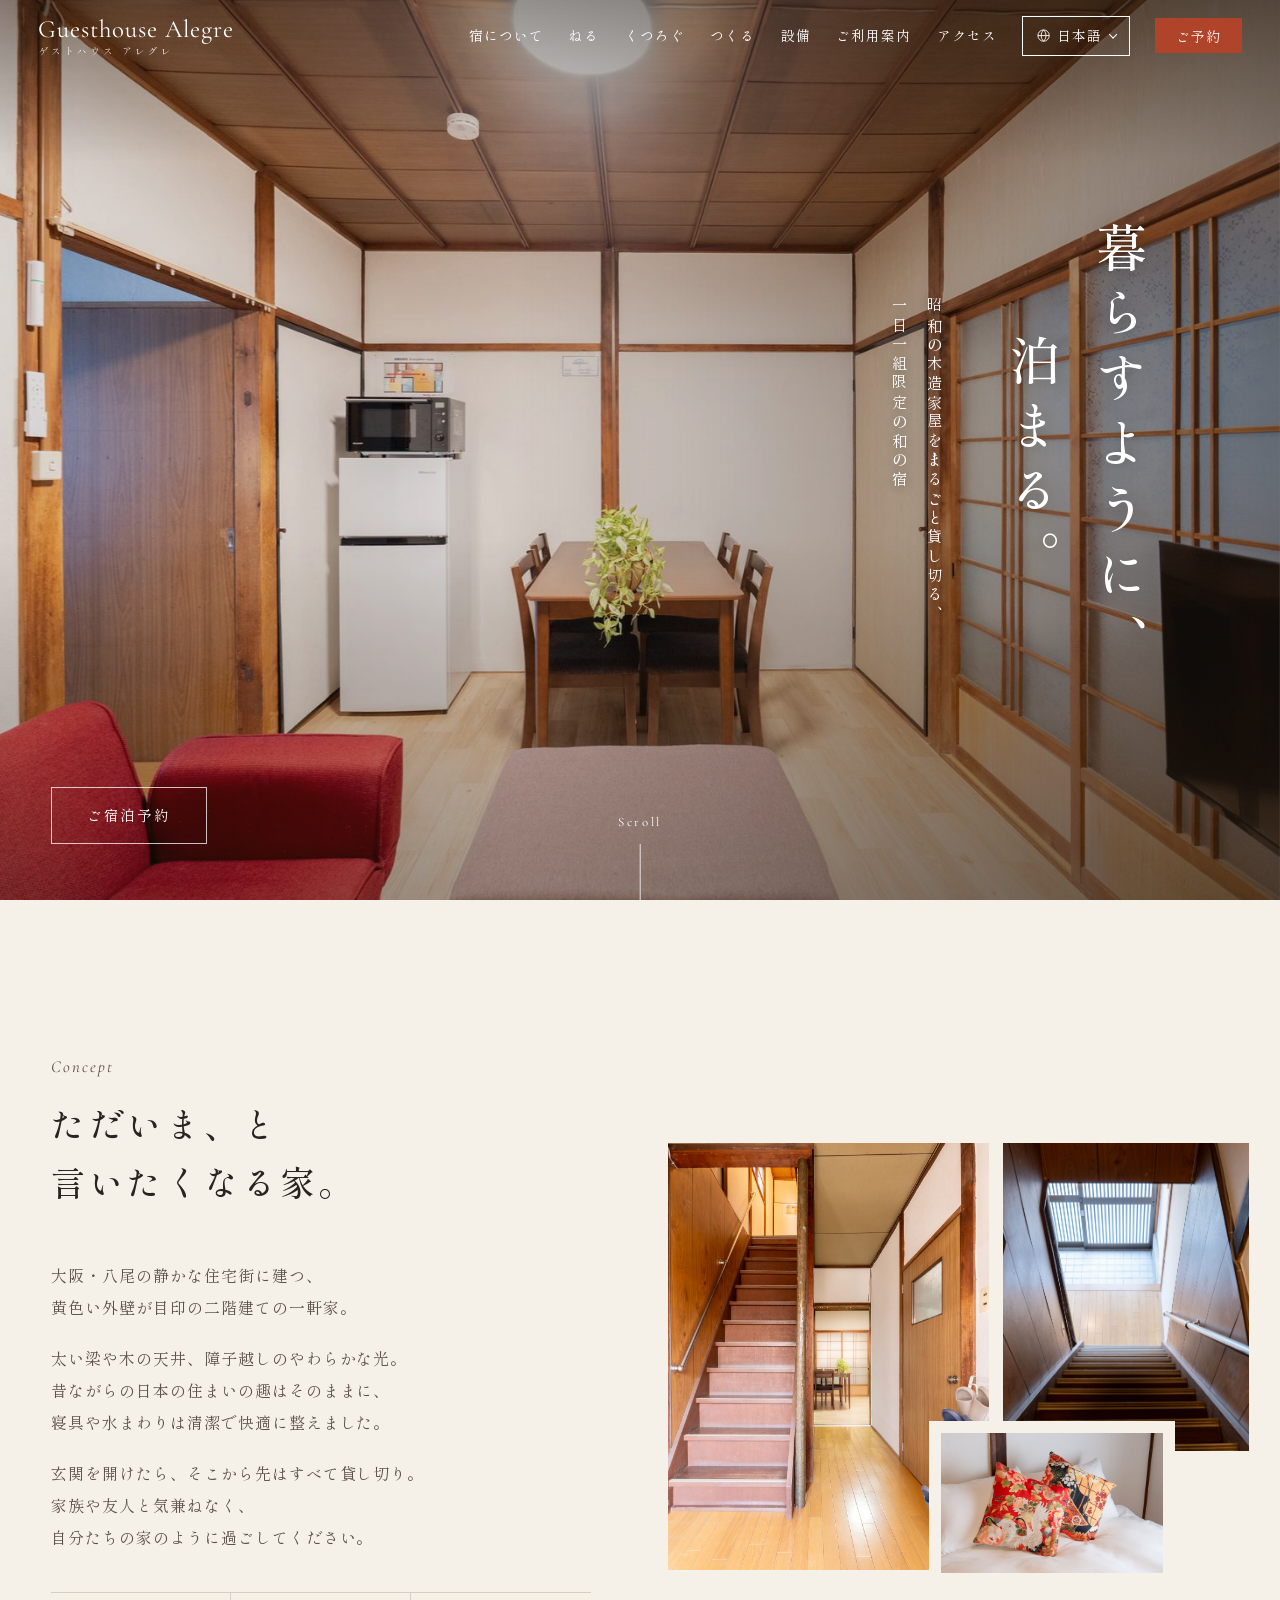
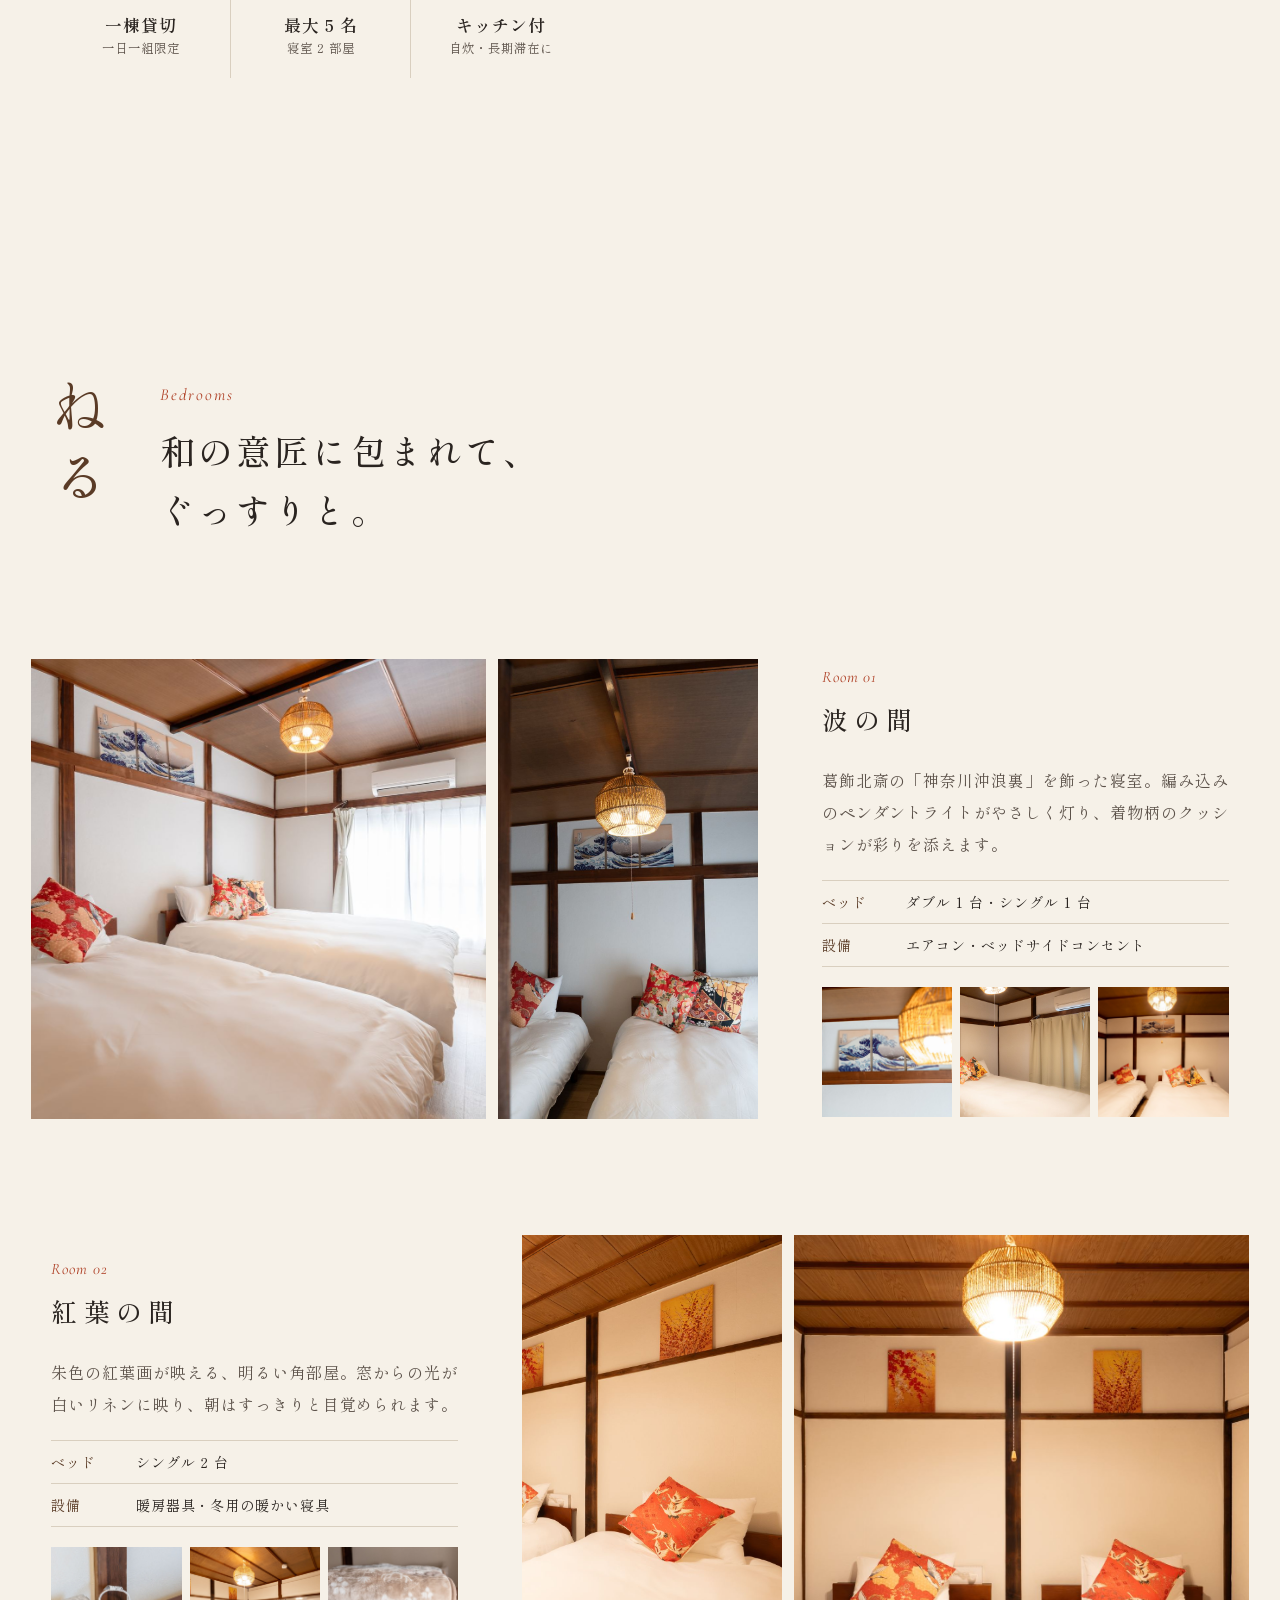
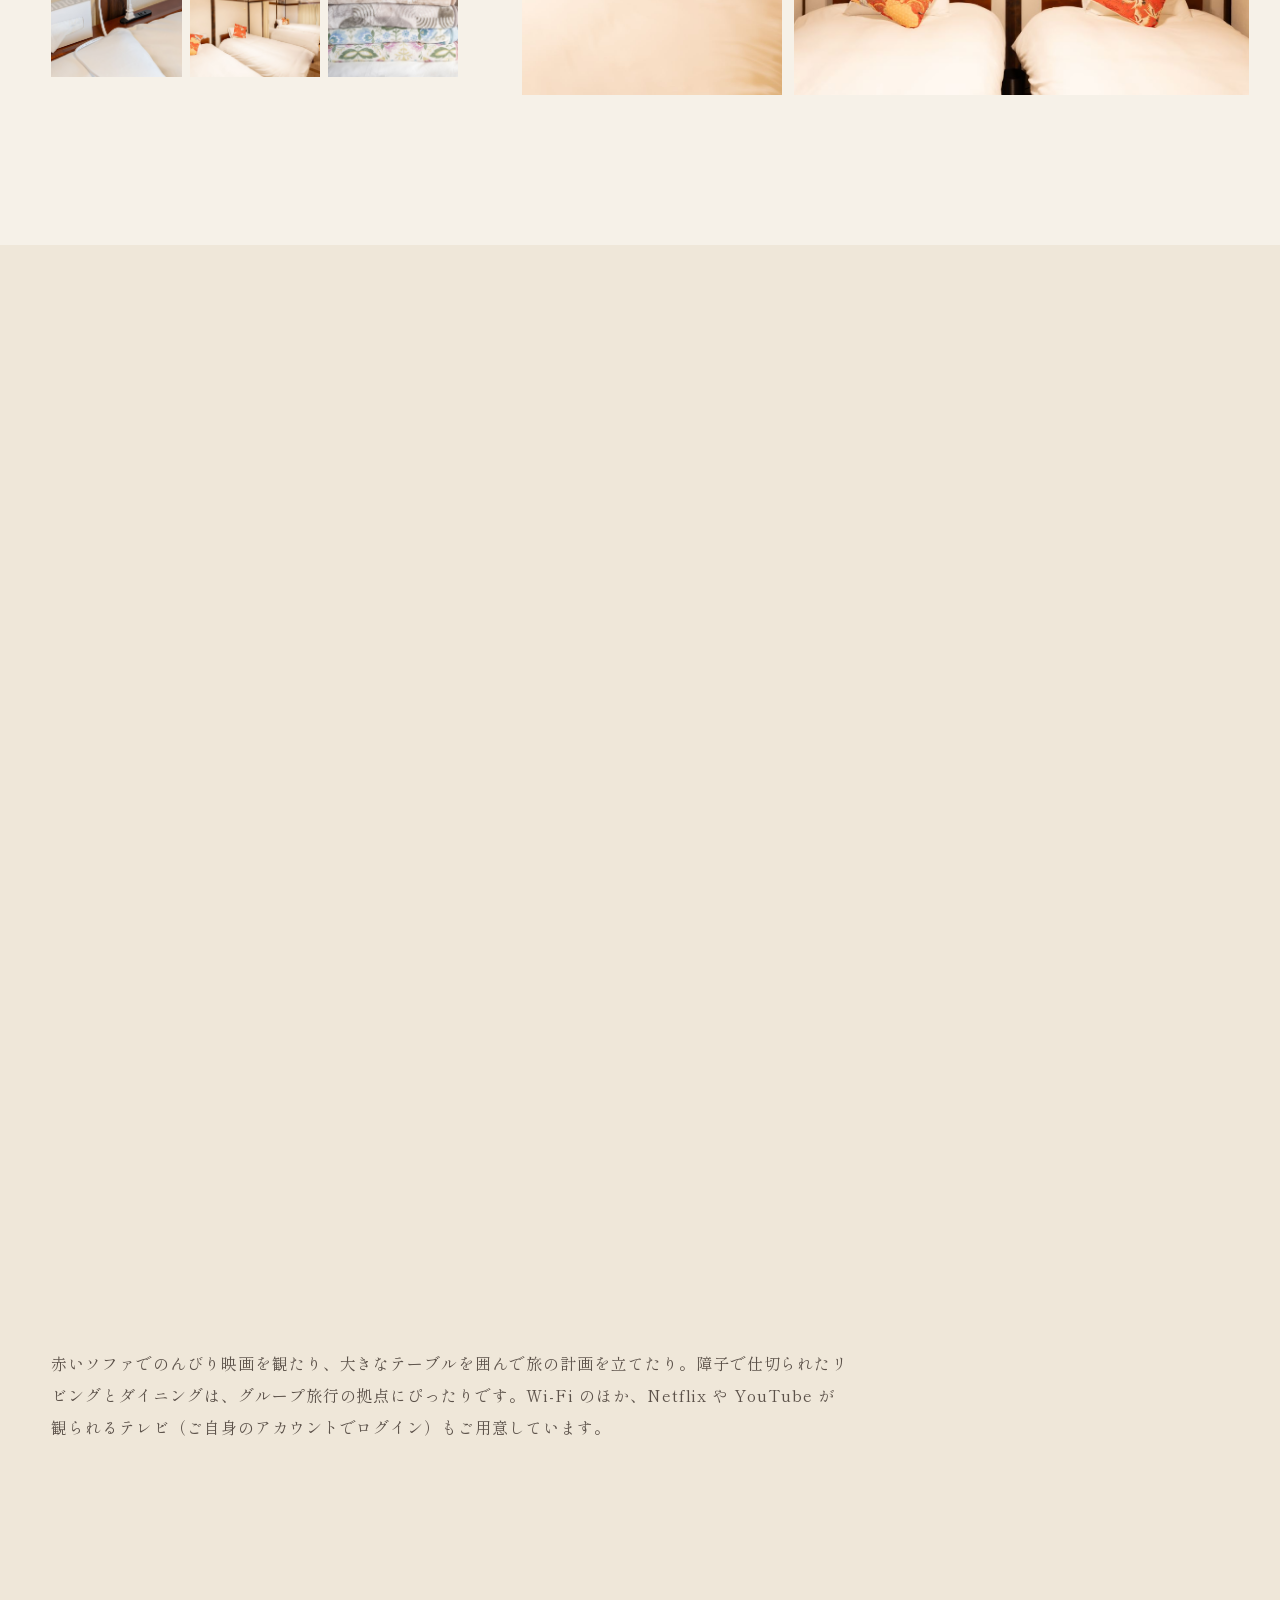
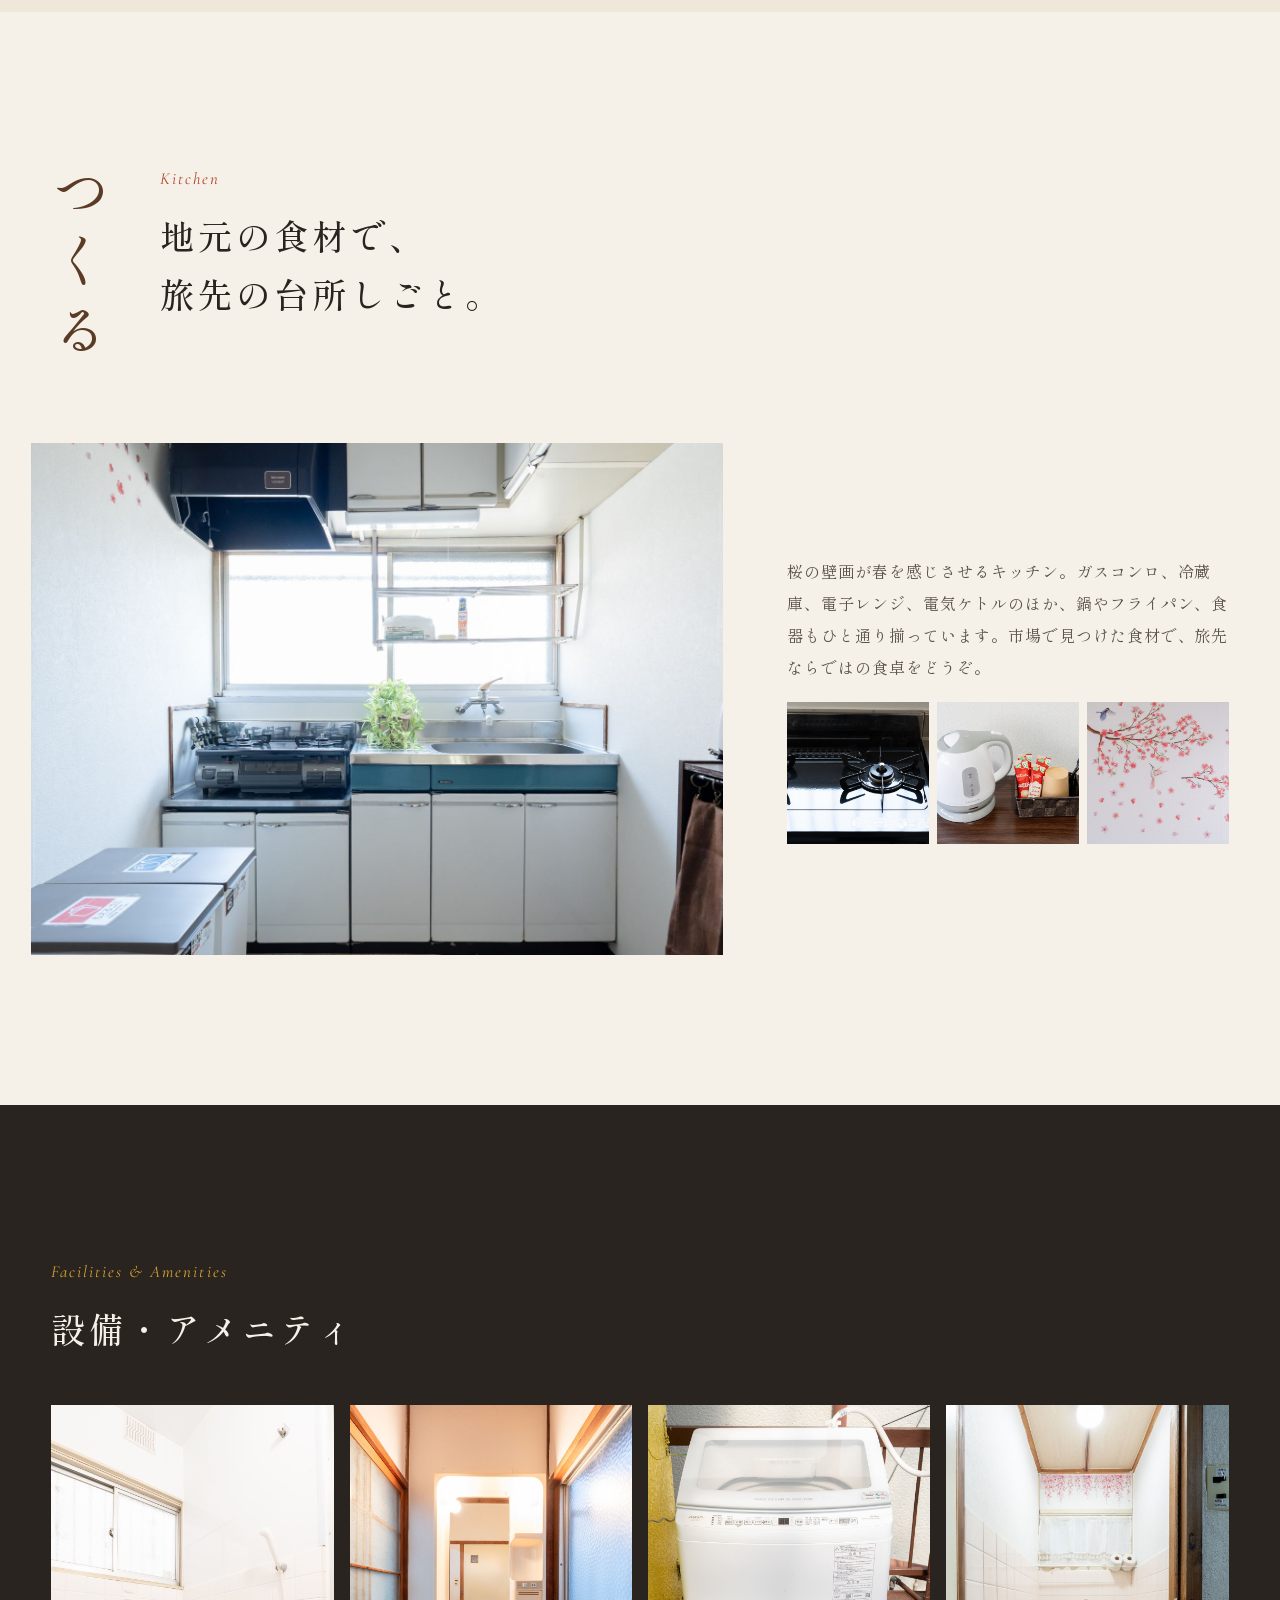
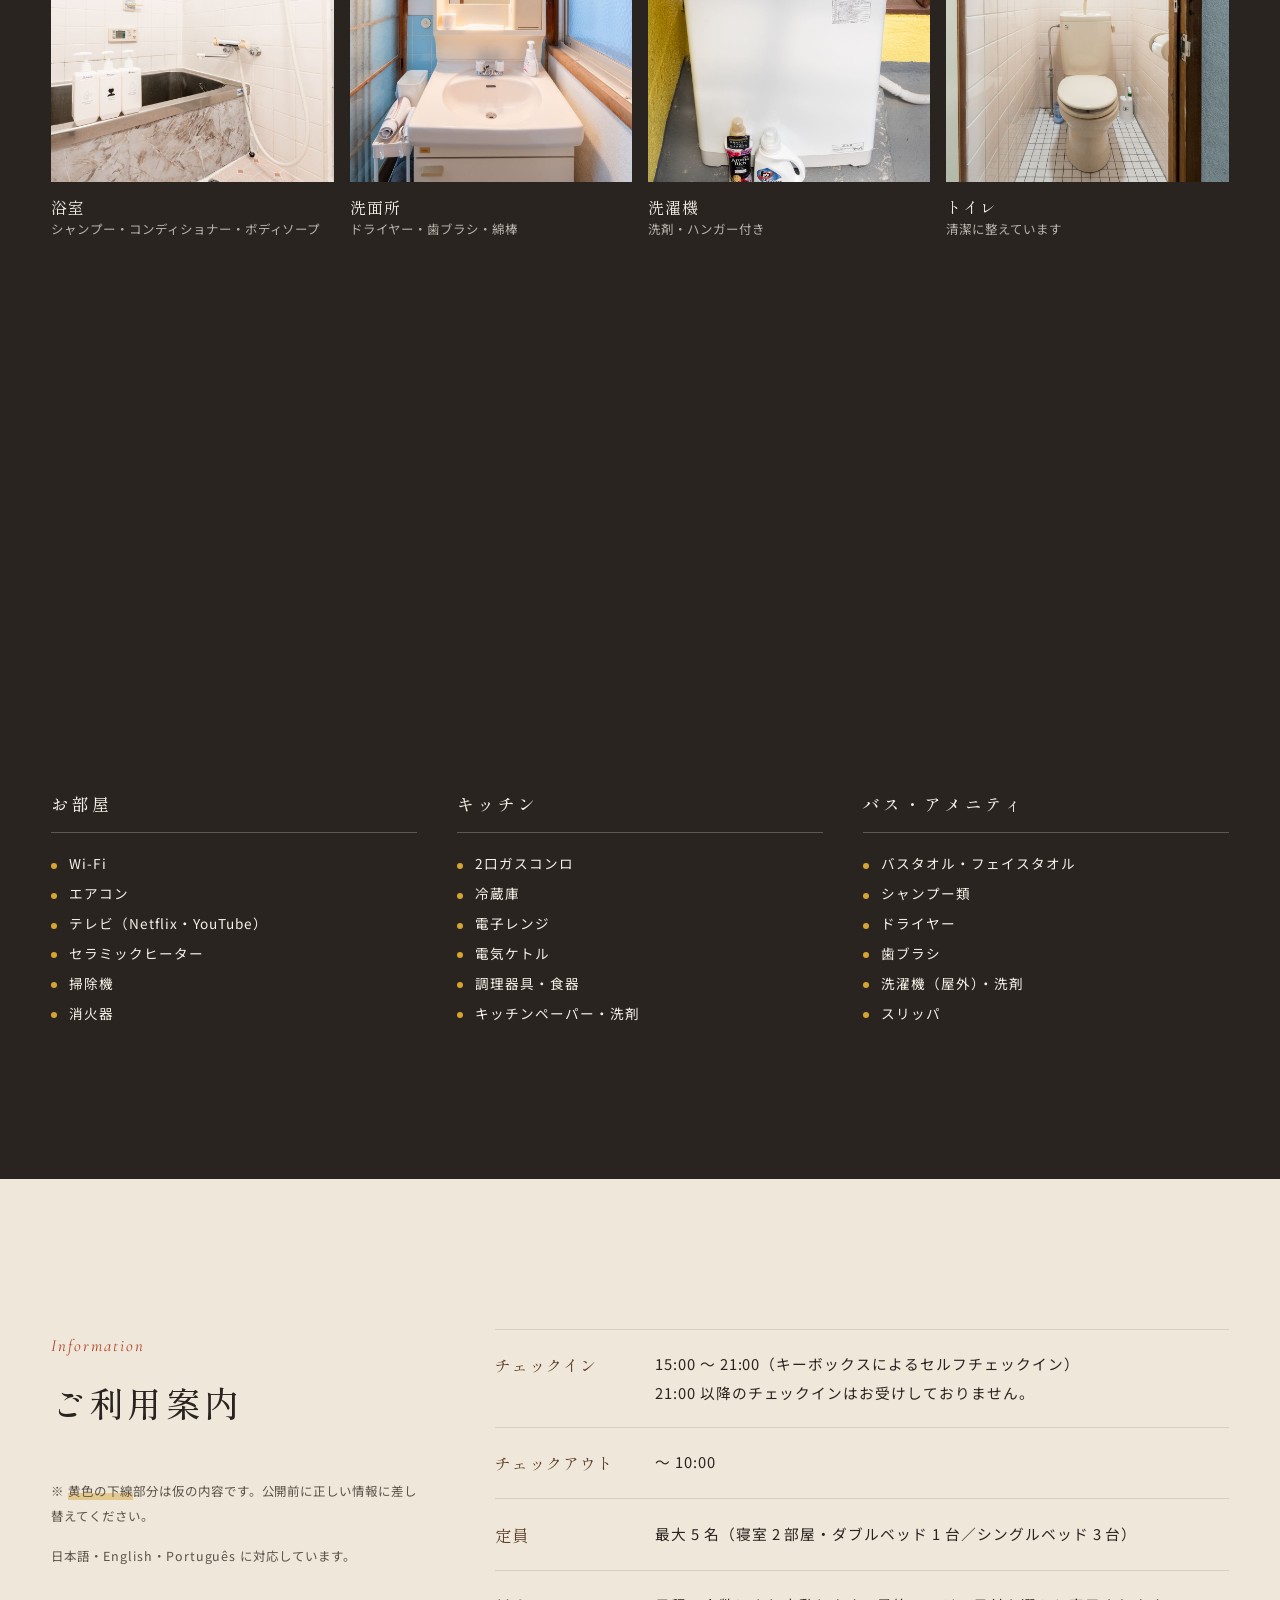
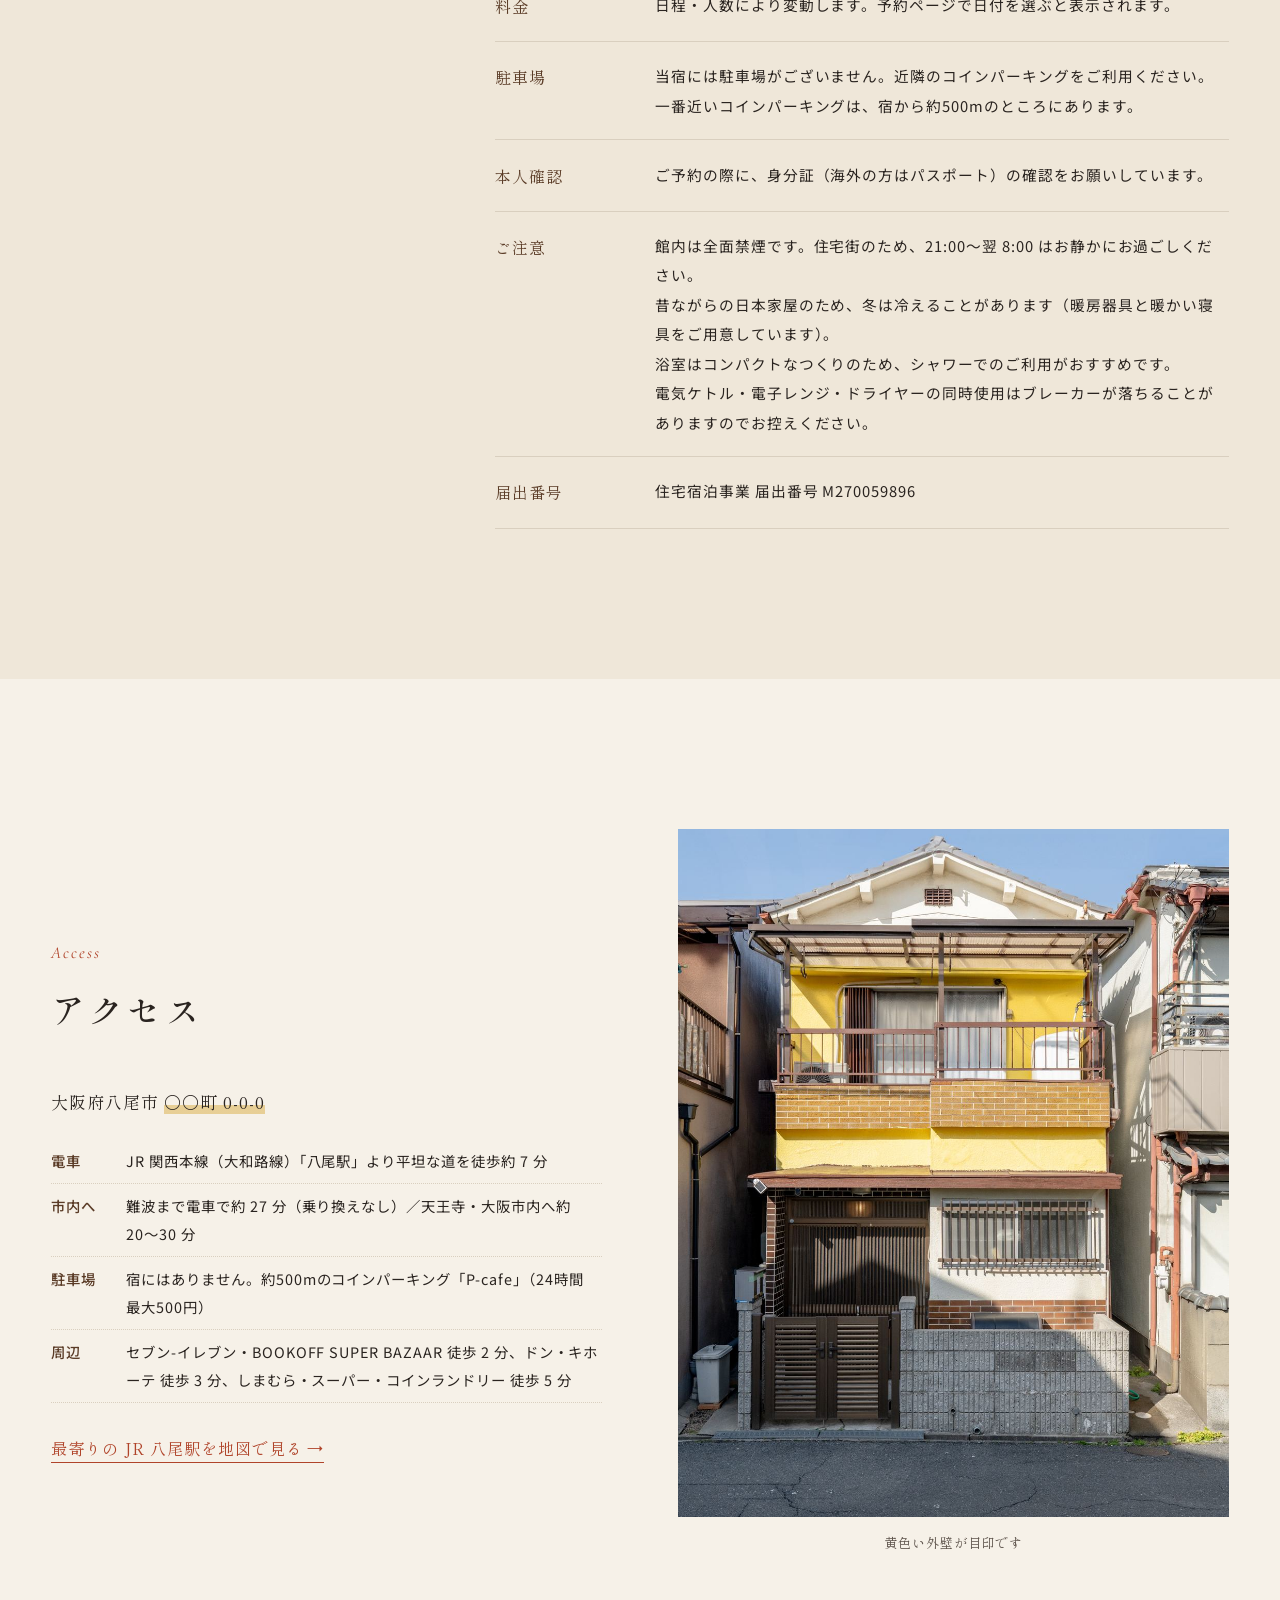
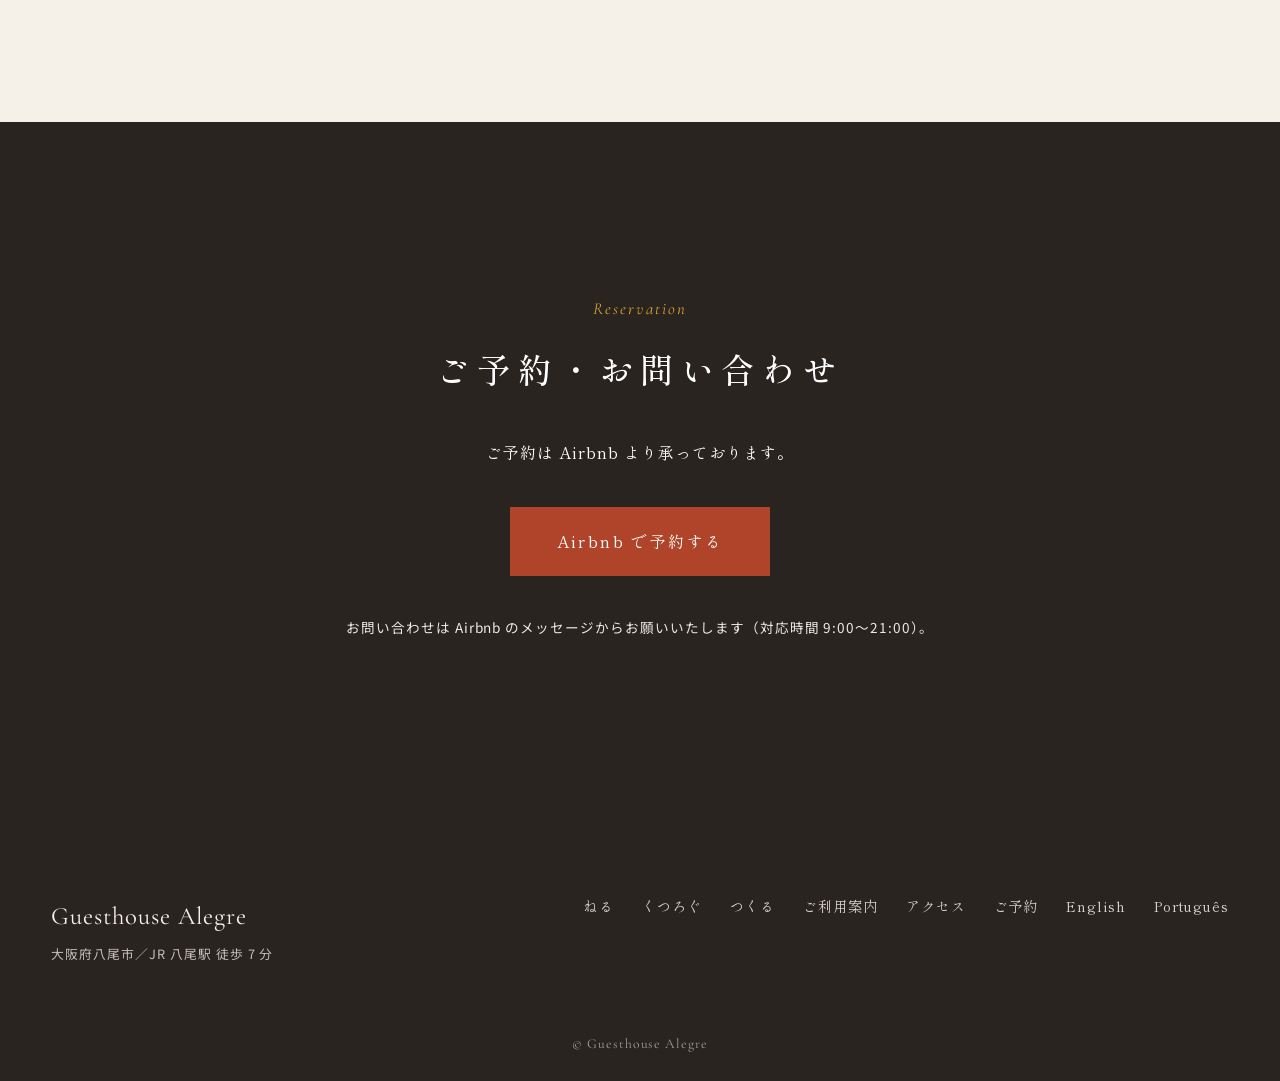
==== commit f28c2370: "駐車場の案内文をオーナー指定の言い回しに変更 ご利用案内の駐車場欄は「当宿には駐車場がございません。近隣のコインパーキングをご利用ください。 一番近いコインパーキングは約500m」とし、P-cafeの" ====
--- a/index.html
+++ b/index.html
@@ -21,7 +21,7 @@
 <script>
   // 古いページがスマホに残っていたら、最新版に自動で読み込み直す（1回だけ）
   (function () {
-    var v = '20261020062247';
+    var v = '20261020063118';
     try {
       fetch('version.json', { cache: 'no-store' })
         .then(function (r) { return r.json(); })
@@ -35,7 +35,7 @@
     } catch (e) {}
   })();
 </script>
-<link rel="stylesheet" href="styles.css?v=20261020062247">
+<link rel="stylesheet" href="styles.css?v=20261020063118">
 <noscript><style>.reveal { opacity: 1 !important; transform: none !important; }</style></noscript>
 </head>
 <body>
@@ -291,7 +291,7 @@
         <div><dt>チェックアウト</dt><dd>〜 10:00</dd></div>
         <div><dt>定員</dt><dd>最大 5 名（寝室 2 部屋・ダブルベッド 1 台／シングルベッド 3 台）</dd></div>
         <div><dt>料金</dt><dd>日程・人数により変動します。予約ページで日付を選ぶと表示されます。</dd></div>
-        <div><dt>駐車場</dt><dd>宿に駐車場はありません。一番近いコインパーキングは、宿から約500mの「P-cafe」です（24時間 最大500円）。<br>大阪府八尾市相生町2丁目4-16　<a class="text-link" href="https://www.google.com/maps/search/?api=1&amp;query=P-cafe%20%E5%A4%A7%E9%98%AA%E5%BA%9C%E5%85%AB%E5%B0%BE%E5%B8%82%E7%9B%B8%E7%94%9F%E7%94%BA2%E4%B8%81%E7%9B%AE4-16" target="_blank" rel="noopener">地図で見る</a></dd></div>
+        <div><dt>駐車場</dt><dd>当宿には駐車場がございません。近隣のコインパーキングをご利用ください。一番近いコインパーキングは、宿から約500mのところにあります。</dd></div>
         <div><dt>本人確認</dt><dd>ご予約の際に、身分証（海外の方はパスポート）の確認をお願いしています。</dd></div>
         <div><dt>ご注意</dt><dd>館内は全面禁煙です。住宅街のため、21:00〜翌 8:00 はお静かにお過ごしください。<br>昔ながらの日本家屋のため、冬は冷えることがあります（暖房器具と暖かい寝具をご用意しています）。<br>浴室はコンパクトなつくりのため、シャワーでのご利用がおすすめです。<br>電気ケトル・電子レンジ・ドライヤーの同時使用はブレーカーが落ちることがありますのでお控えください。</dd></div>
         <div><dt>届出番号</dt><dd>住宅宿泊事業 届出番号 M270059896</dd></div>
@@ -363,6 +363,6 @@
   <button class="lightbox-next" aria-label="次の写真">&#8250;</button>
 </div>
 
-<script src="script.js?v=20261020062247"></script>
+<script src="script.js?v=20261020063118"></script>
 </body>
 </html>
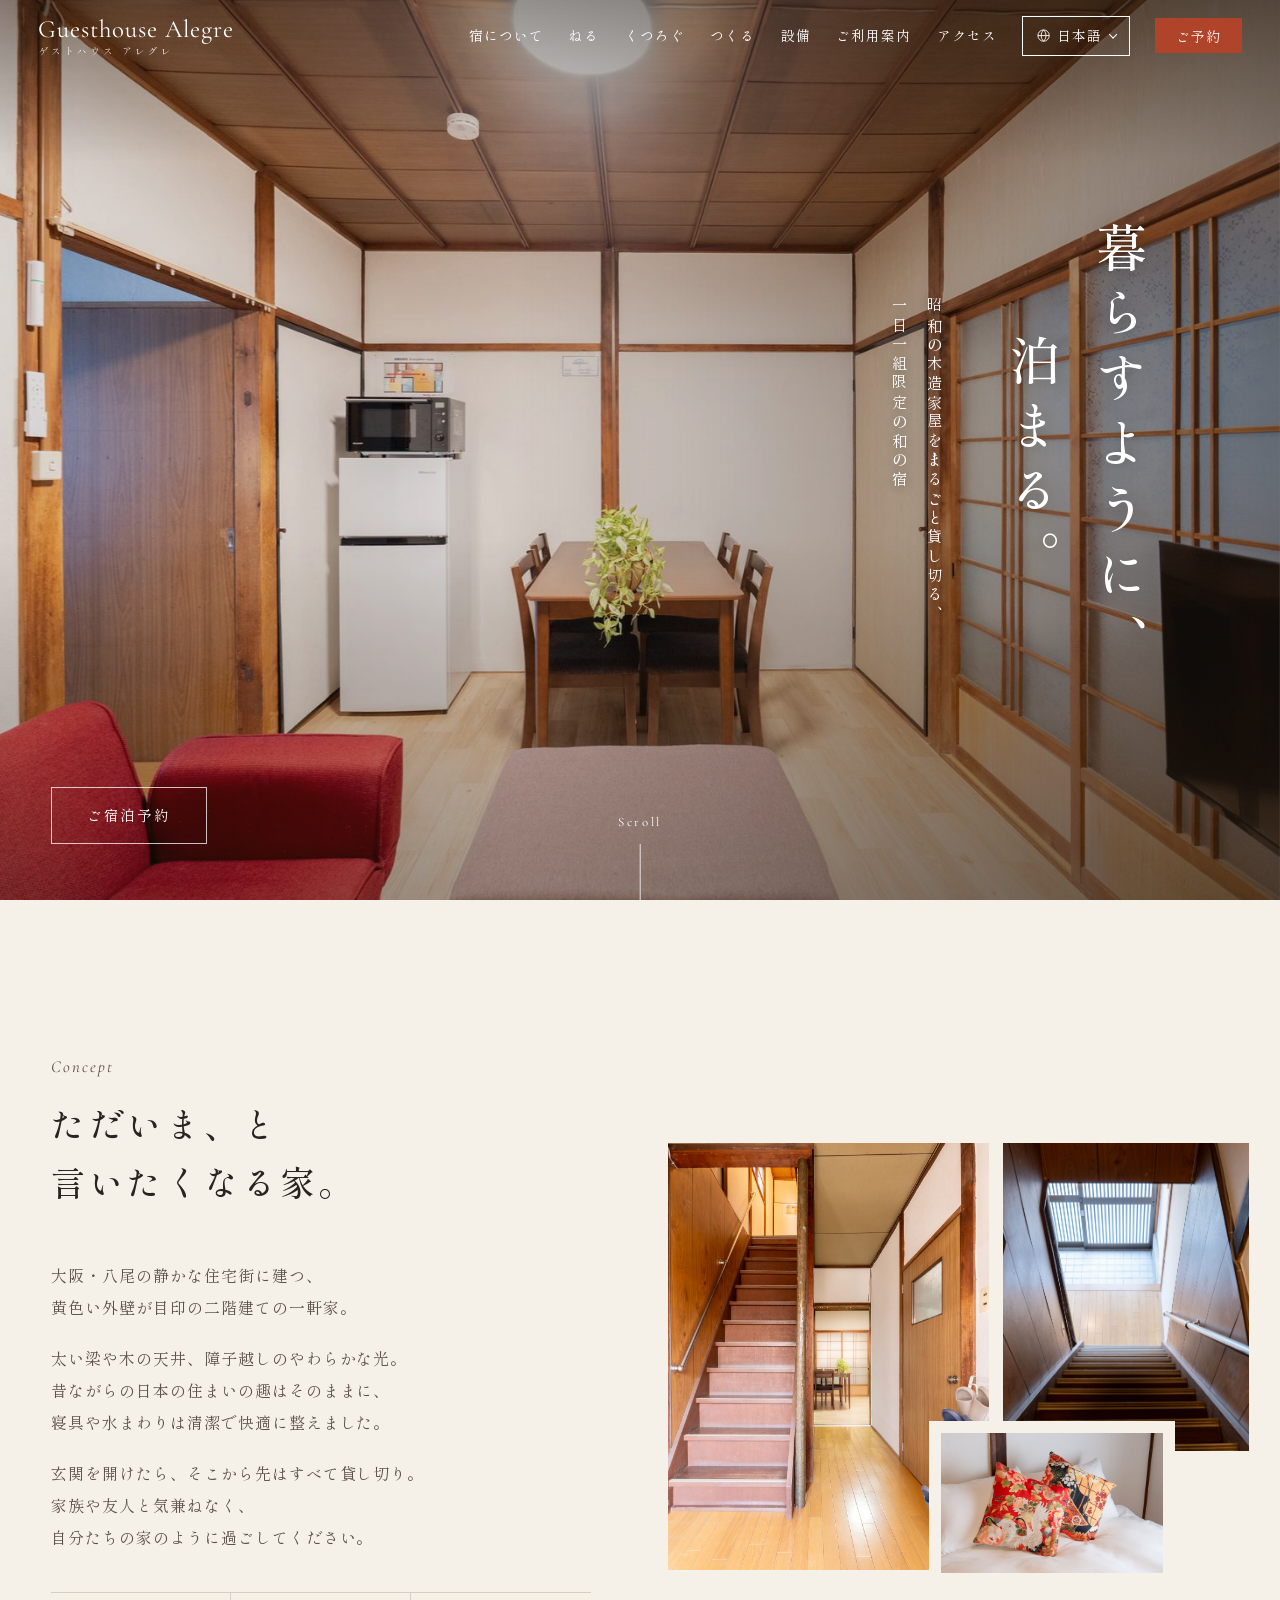
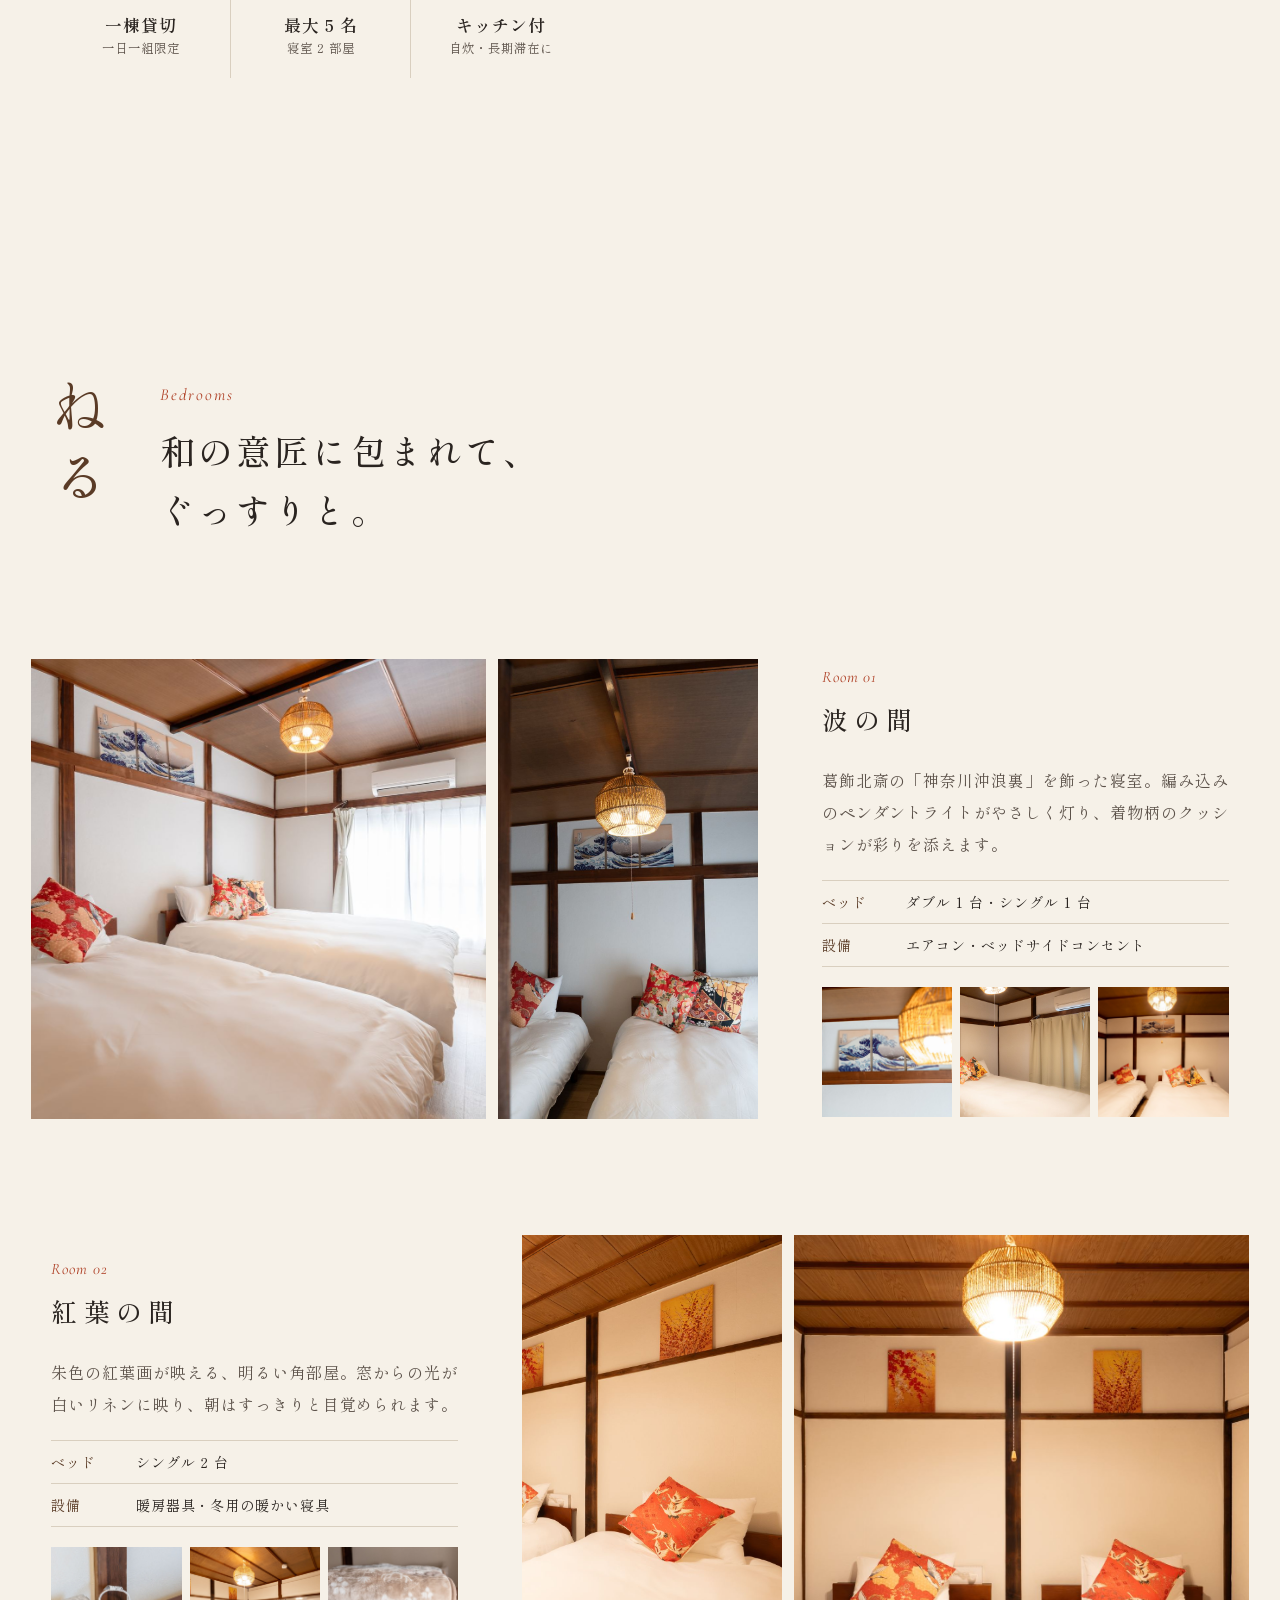
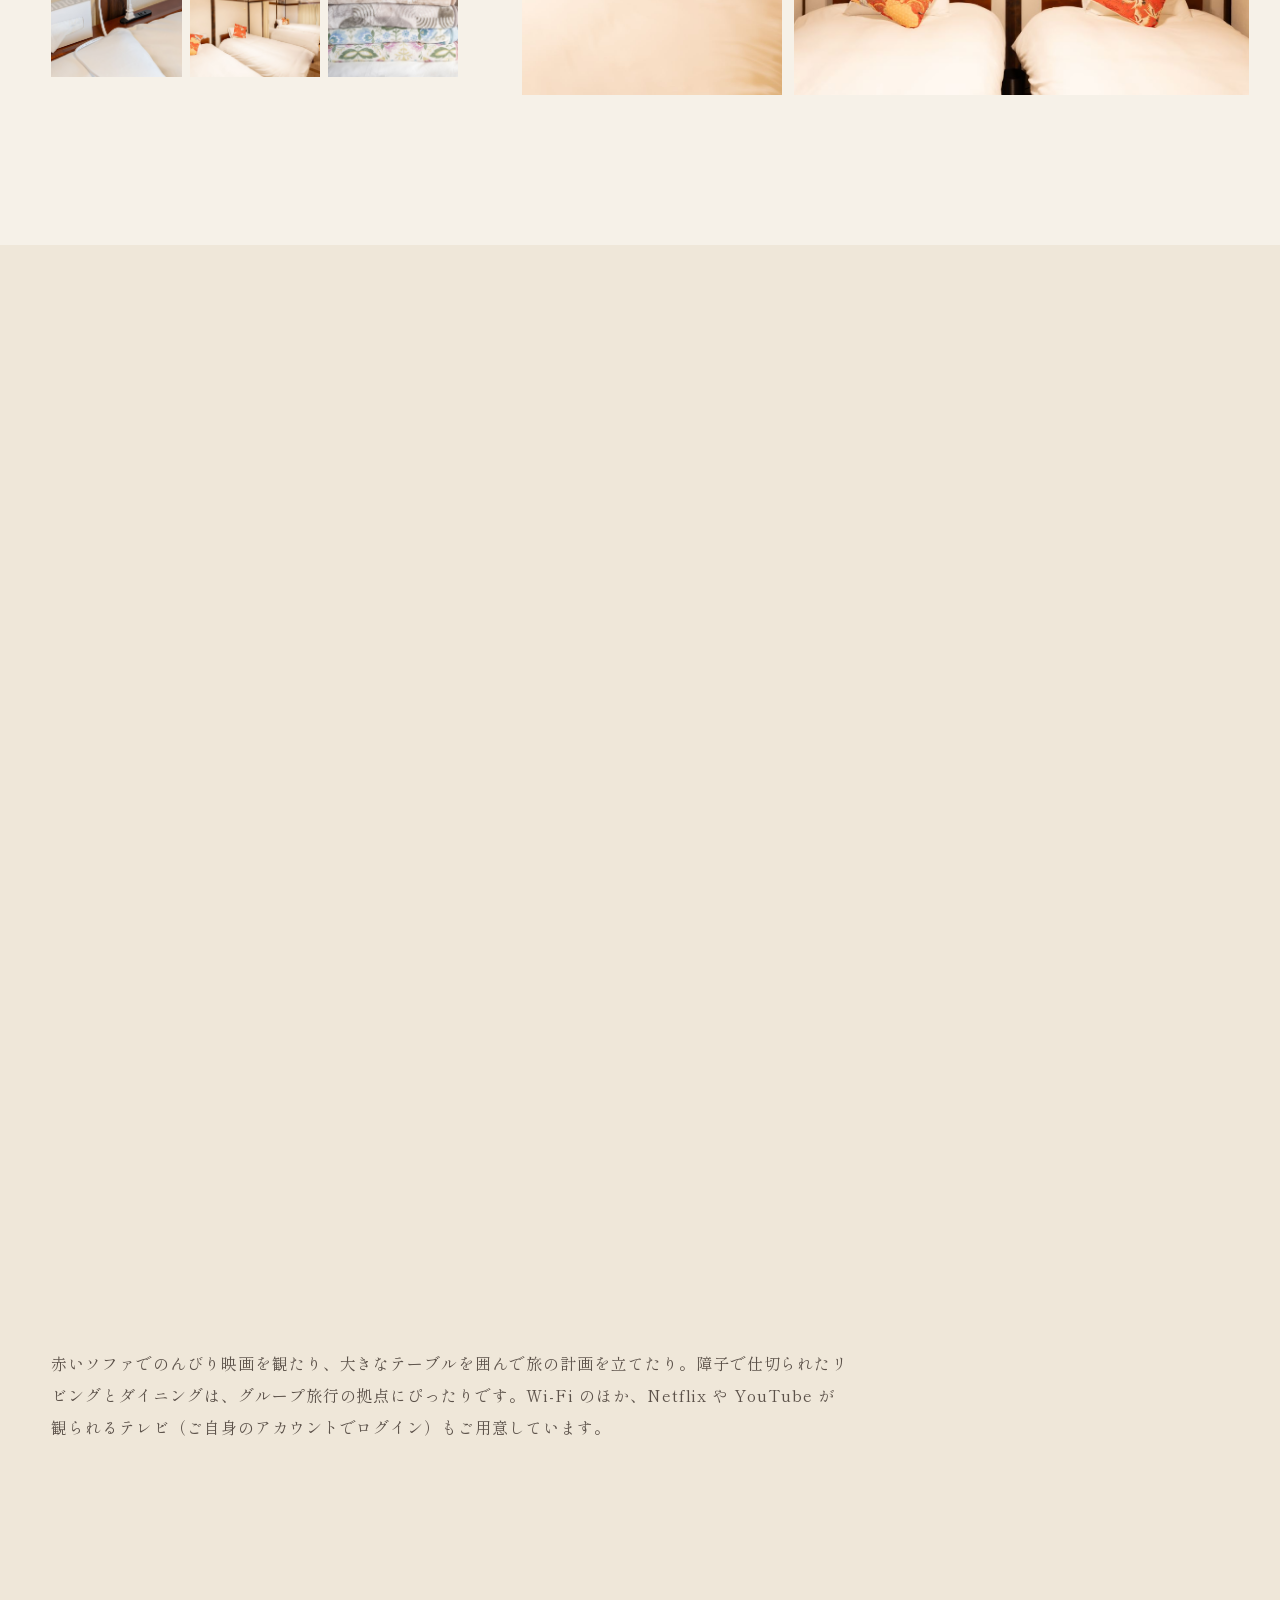
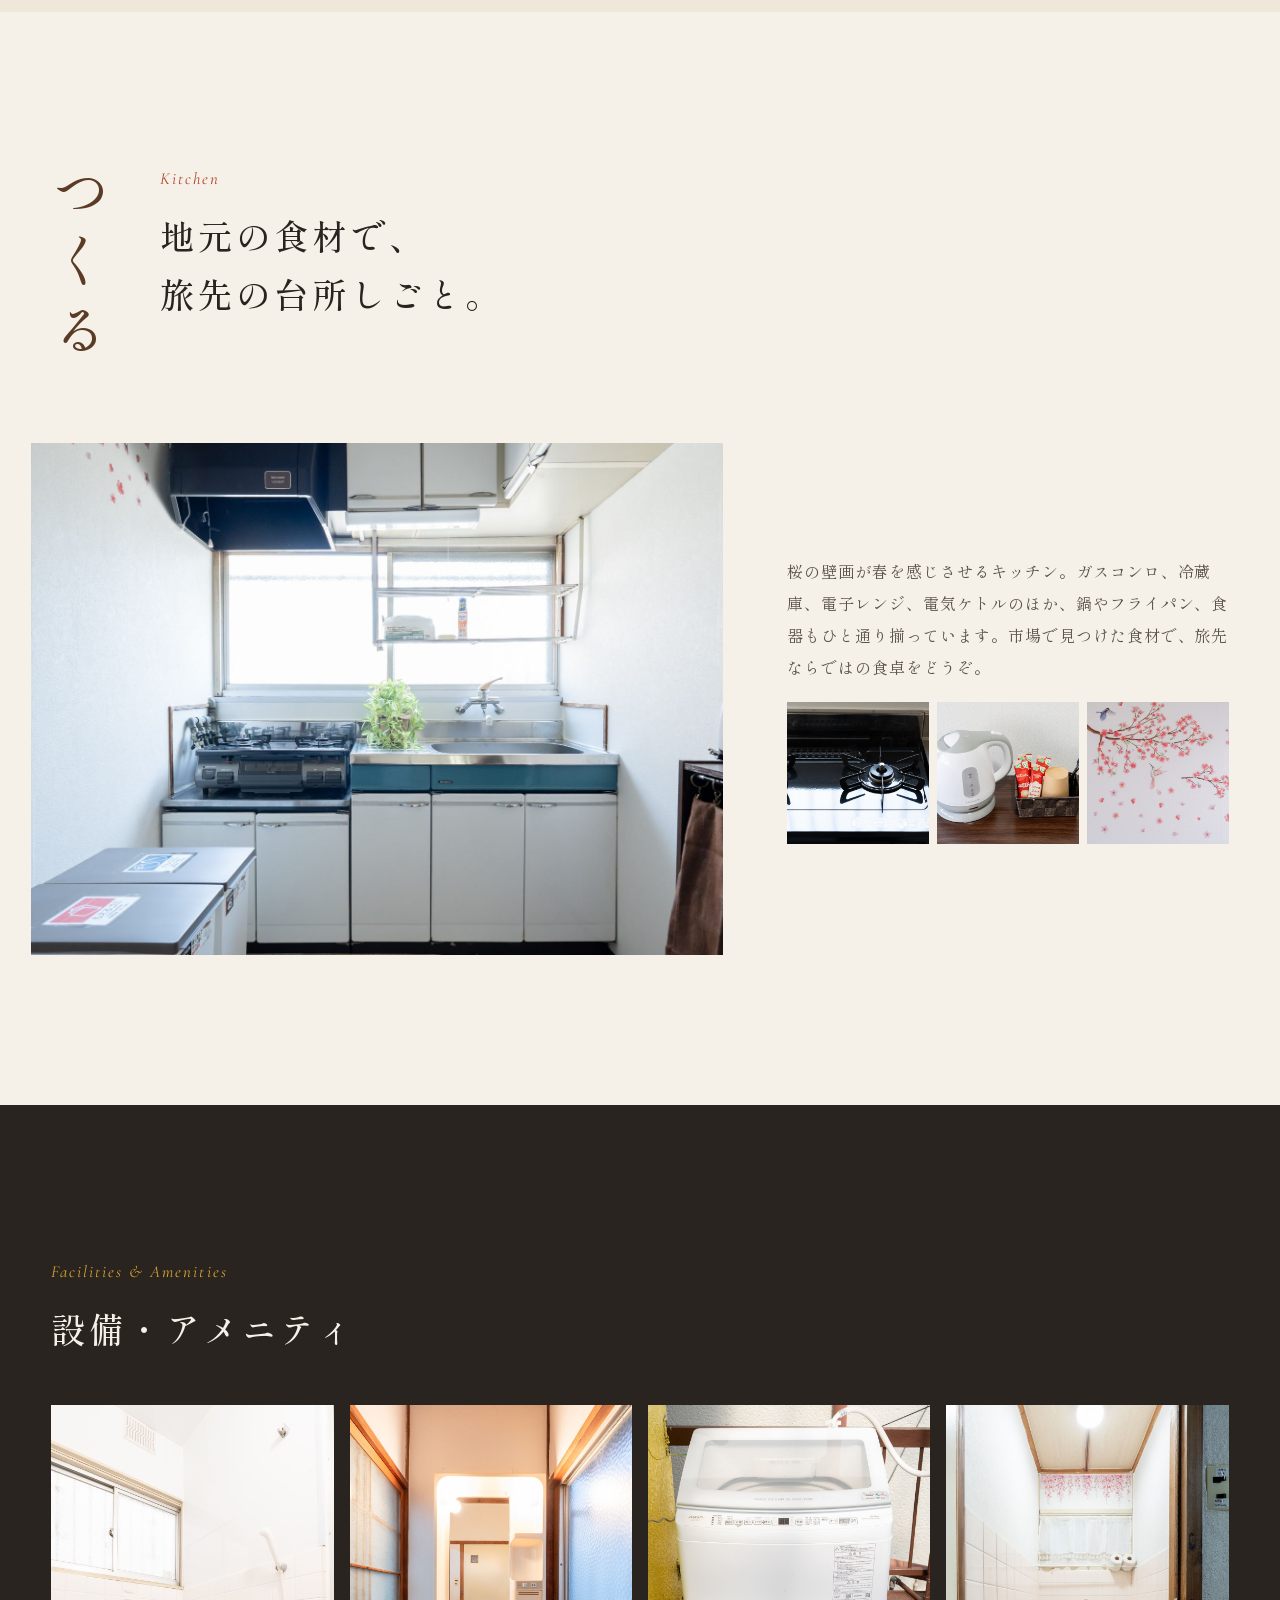
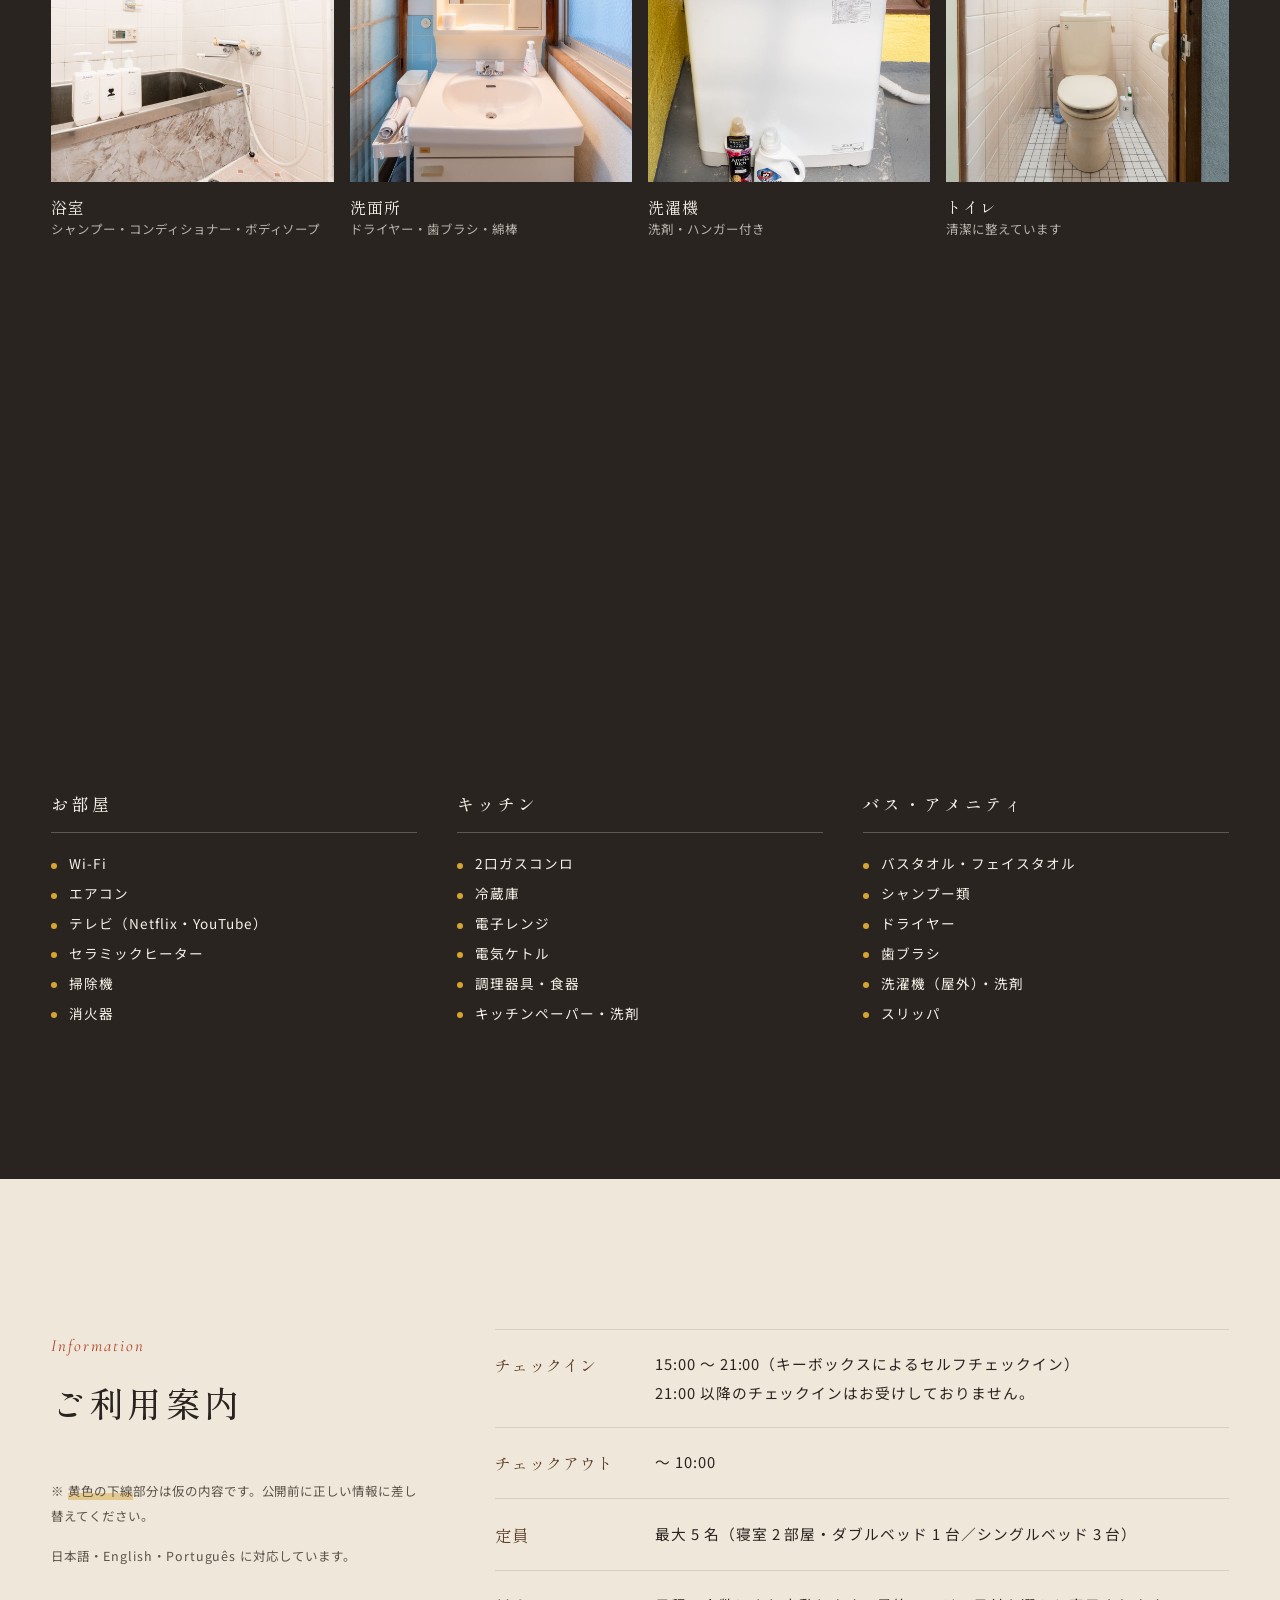
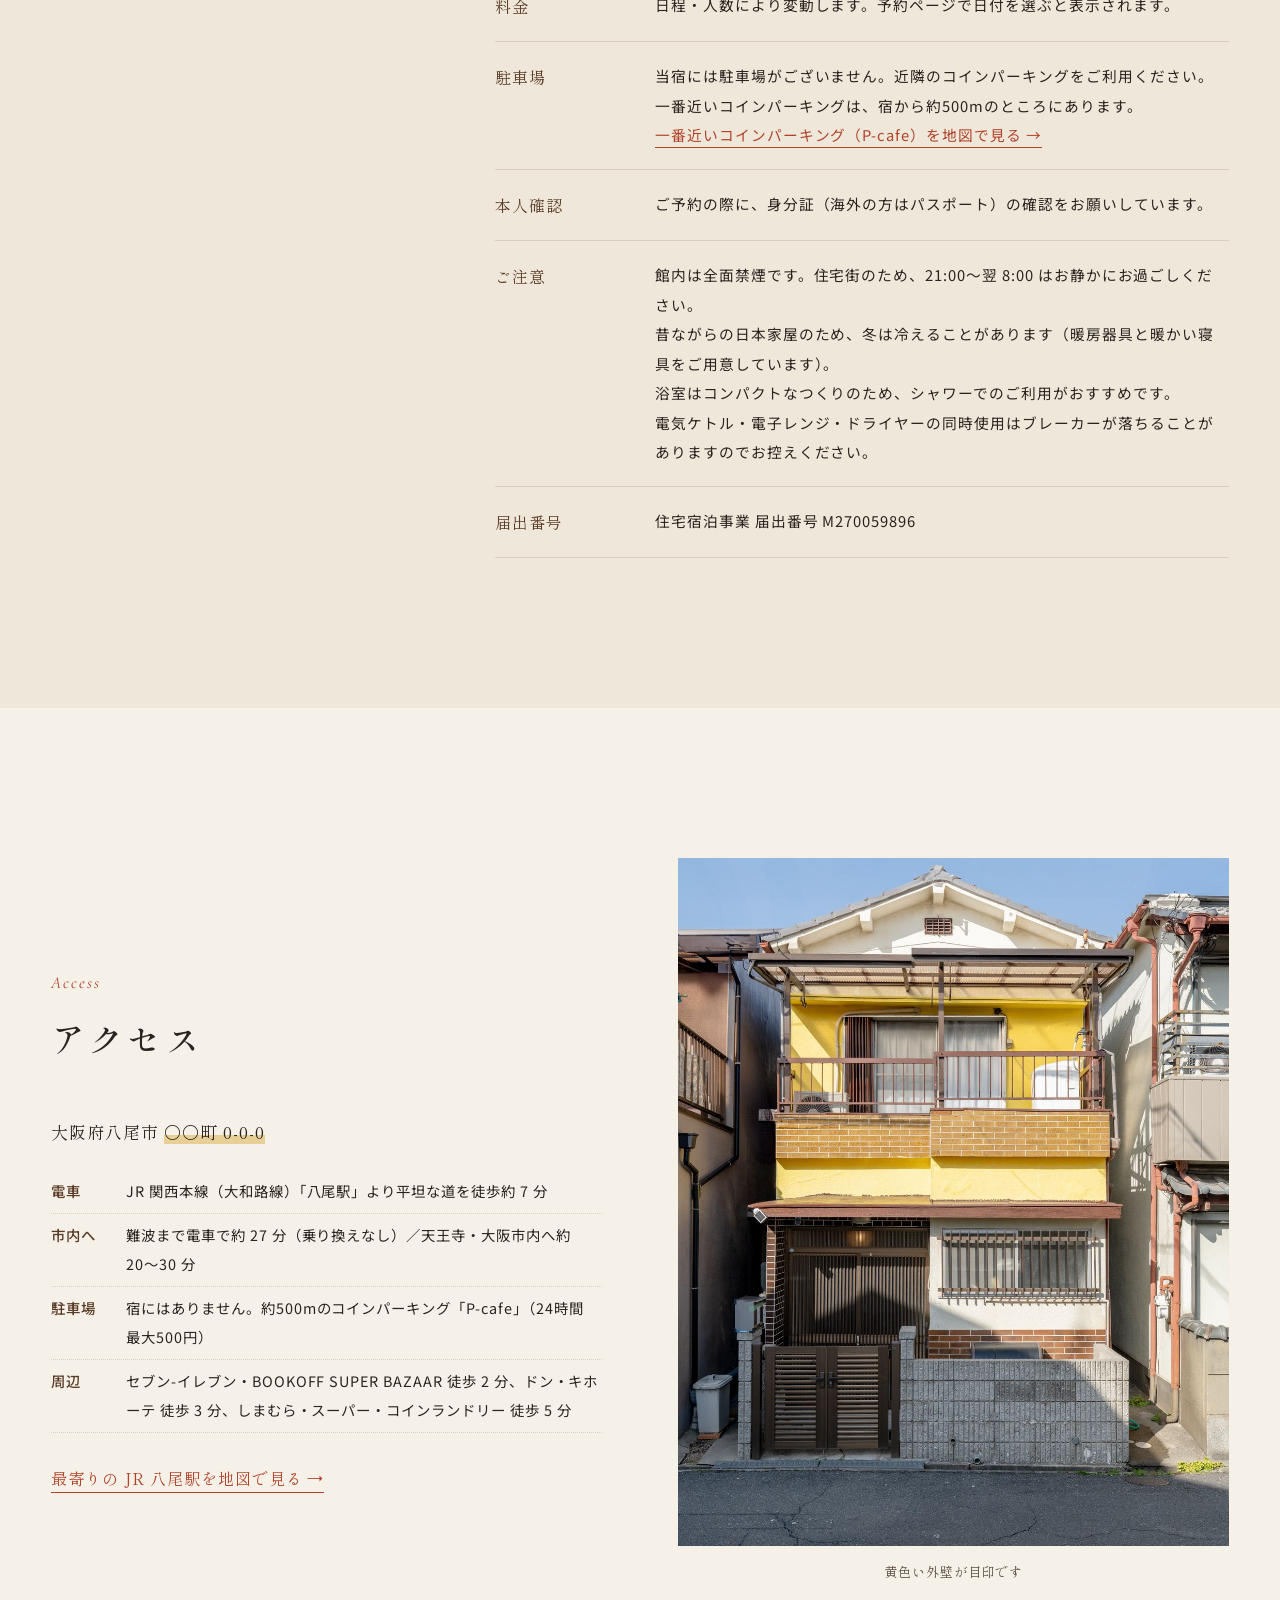
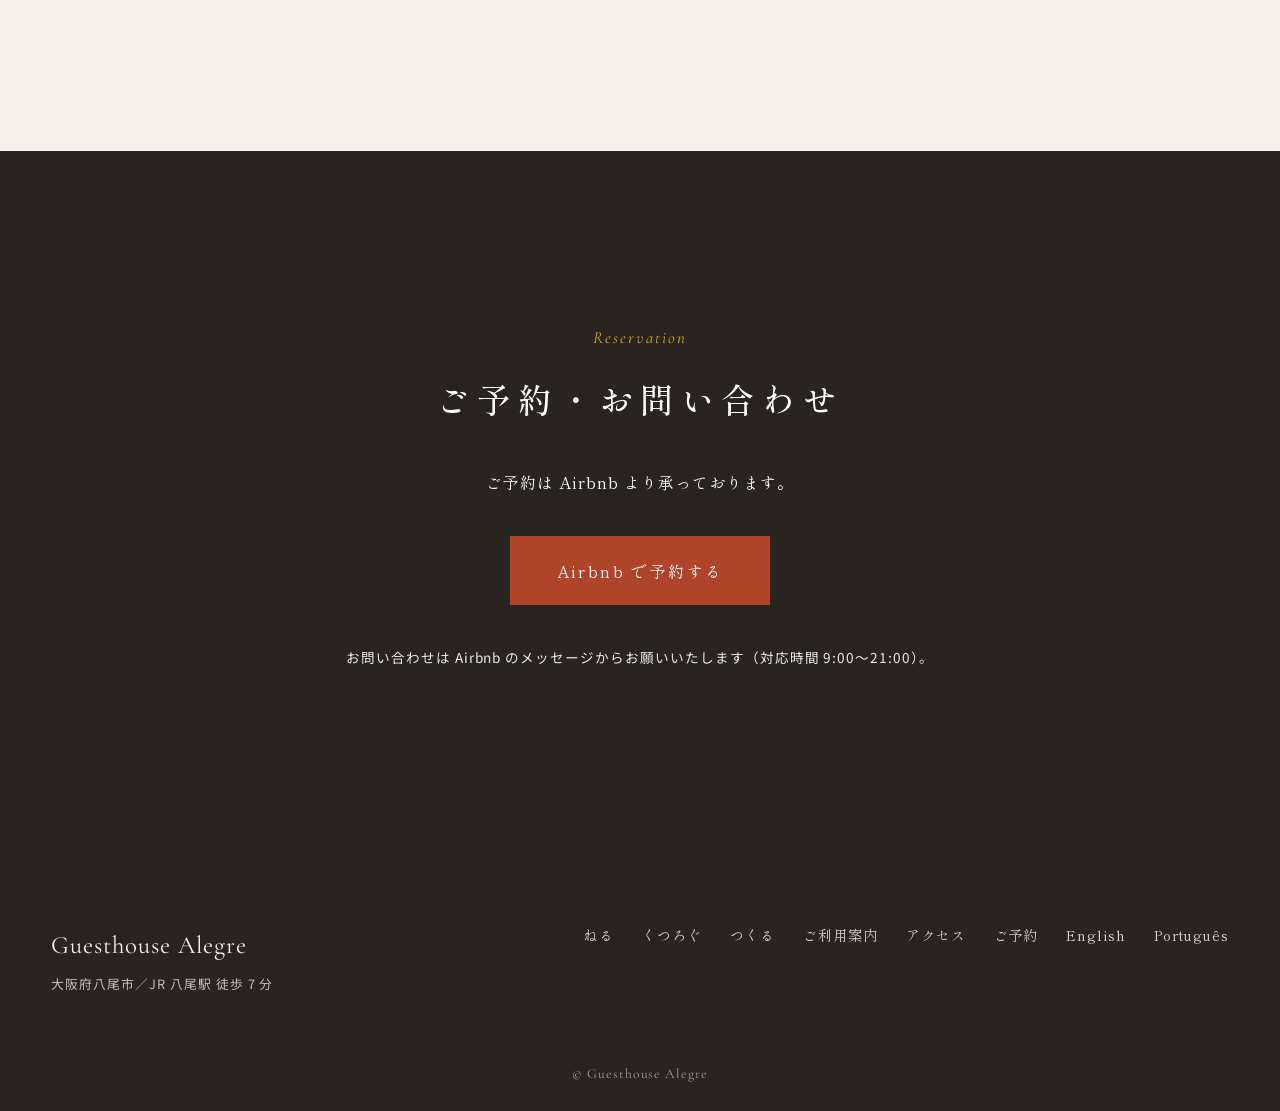
==== commit b98d0716: "駐車場の欄にコインパーキングの地図リンクを戻す オーナー指定の文章はそのままに、一番近いコインパーキング（P-cafe）の Googleマップへのリンクを3言語に追加。  Co-Authored-By" ====
--- a/index.html
+++ b/index.html
@@ -21,7 +21,7 @@
 <script>
   // 古いページがスマホに残っていたら、最新版に自動で読み込み直す（1回だけ）
   (function () {
-    var v = '20261020063118';
+    var v = '20261020063541';
     try {
       fetch('version.json', { cache: 'no-store' })
         .then(function (r) { return r.json(); })
@@ -35,7 +35,7 @@
     } catch (e) {}
   })();
 </script>
-<link rel="stylesheet" href="styles.css?v=20261020063118">
+<link rel="stylesheet" href="styles.css?v=20261020063541">
 <noscript><style>.reveal { opacity: 1 !important; transform: none !important; }</style></noscript>
 </head>
 <body>
@@ -291,7 +291,7 @@
         <div><dt>チェックアウト</dt><dd>〜 10:00</dd></div>
         <div><dt>定員</dt><dd>最大 5 名（寝室 2 部屋・ダブルベッド 1 台／シングルベッド 3 台）</dd></div>
         <div><dt>料金</dt><dd>日程・人数により変動します。予約ページで日付を選ぶと表示されます。</dd></div>
-        <div><dt>駐車場</dt><dd>当宿には駐車場がございません。近隣のコインパーキングをご利用ください。一番近いコインパーキングは、宿から約500mのところにあります。</dd></div>
+        <div><dt>駐車場</dt><dd>当宿には駐車場がございません。近隣のコインパーキングをご利用ください。一番近いコインパーキングは、宿から約500mのところにあります。<br><a class="text-link" href="https://www.google.com/maps/search/?api=1&amp;query=P-cafe%20%E5%A4%A7%E9%98%AA%E5%BA%9C%E5%85%AB%E5%B0%BE%E5%B8%82%E7%9B%B8%E7%94%9F%E7%94%BA2%E4%B8%81%E7%9B%AE4-16" target="_blank" rel="noopener">一番近いコインパーキング（P-cafe）を地図で見る</a></dd></div>
         <div><dt>本人確認</dt><dd>ご予約の際に、身分証（海外の方はパスポート）の確認をお願いしています。</dd></div>
         <div><dt>ご注意</dt><dd>館内は全面禁煙です。住宅街のため、21:00〜翌 8:00 はお静かにお過ごしください。<br>昔ながらの日本家屋のため、冬は冷えることがあります（暖房器具と暖かい寝具をご用意しています）。<br>浴室はコンパクトなつくりのため、シャワーでのご利用がおすすめです。<br>電気ケトル・電子レンジ・ドライヤーの同時使用はブレーカーが落ちることがありますのでお控えください。</dd></div>
         <div><dt>届出番号</dt><dd>住宅宿泊事業 届出番号 M270059896</dd></div>
@@ -363,6 +363,6 @@
   <button class="lightbox-next" aria-label="次の写真">&#8250;</button>
 </div>
 
-<script src="script.js?v=20261020063118"></script>
+<script src="script.js?v=20261020063541"></script>
 </body>
 </html>
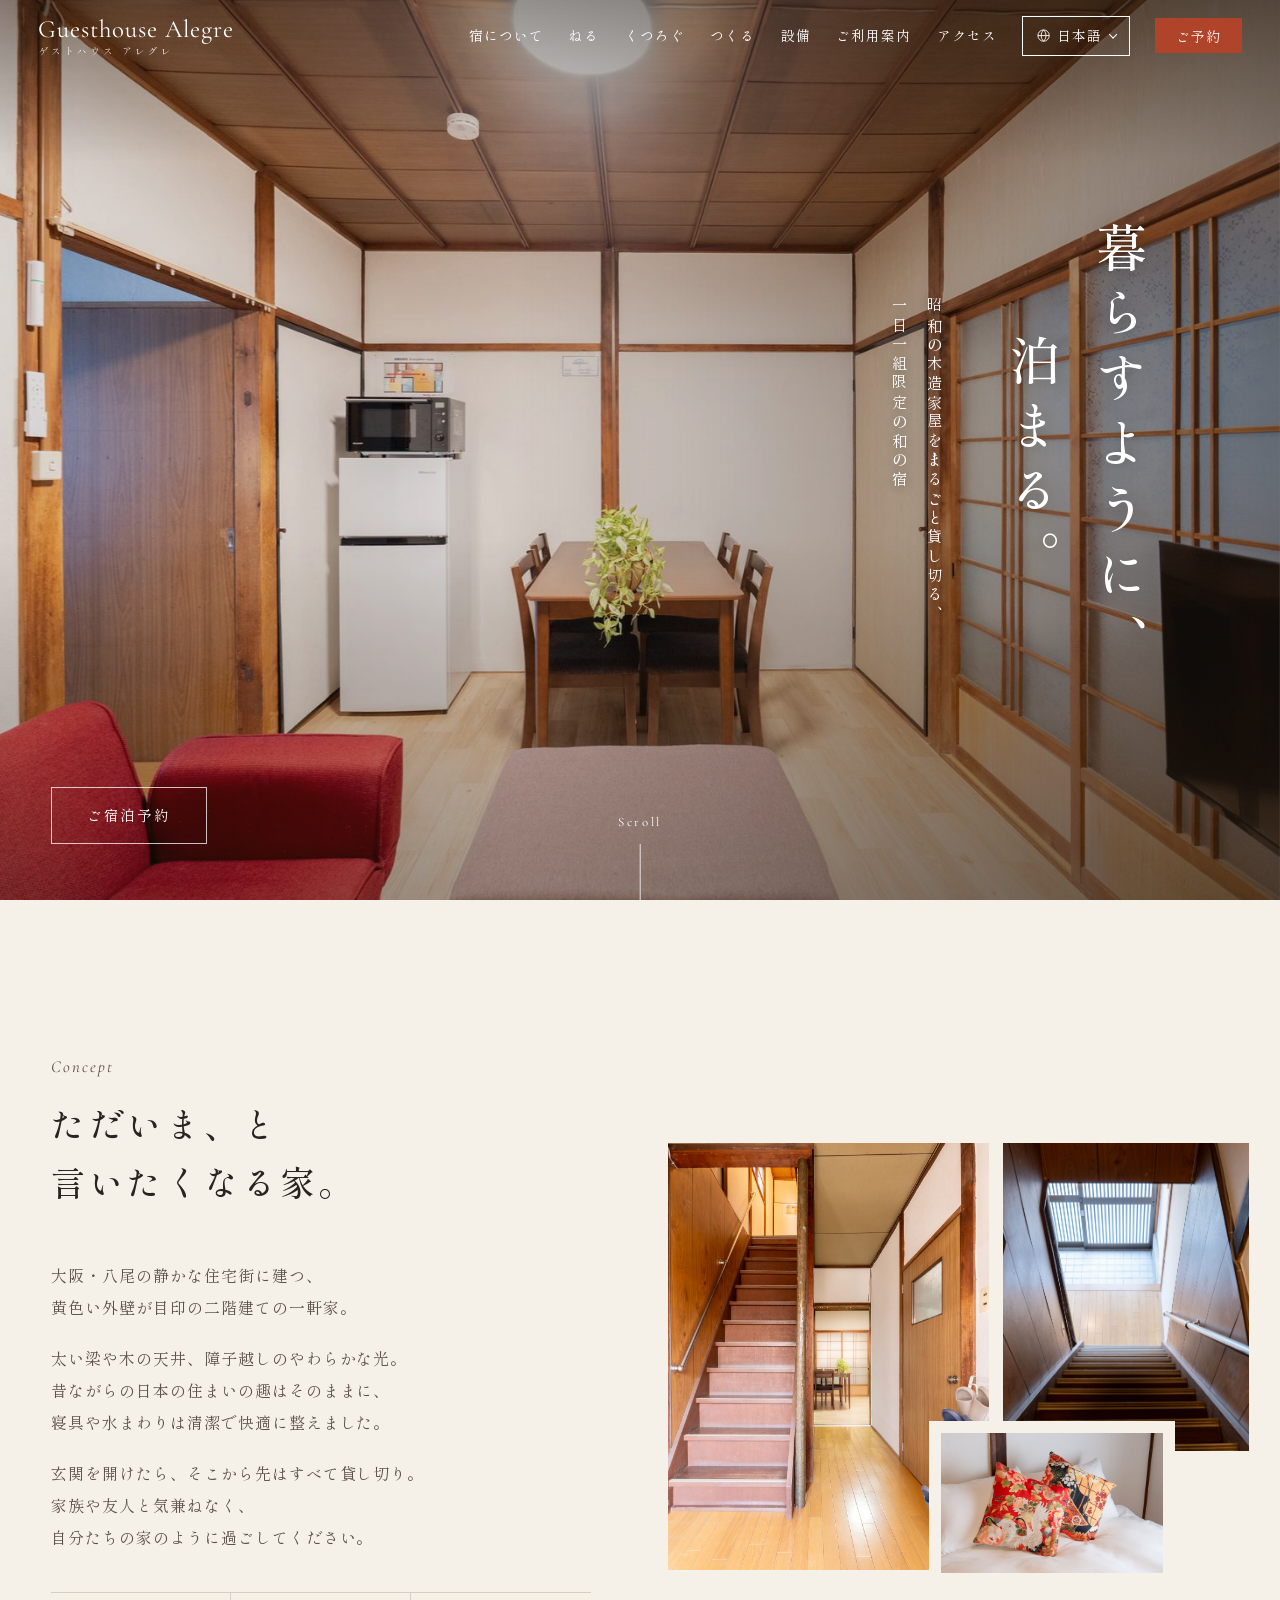
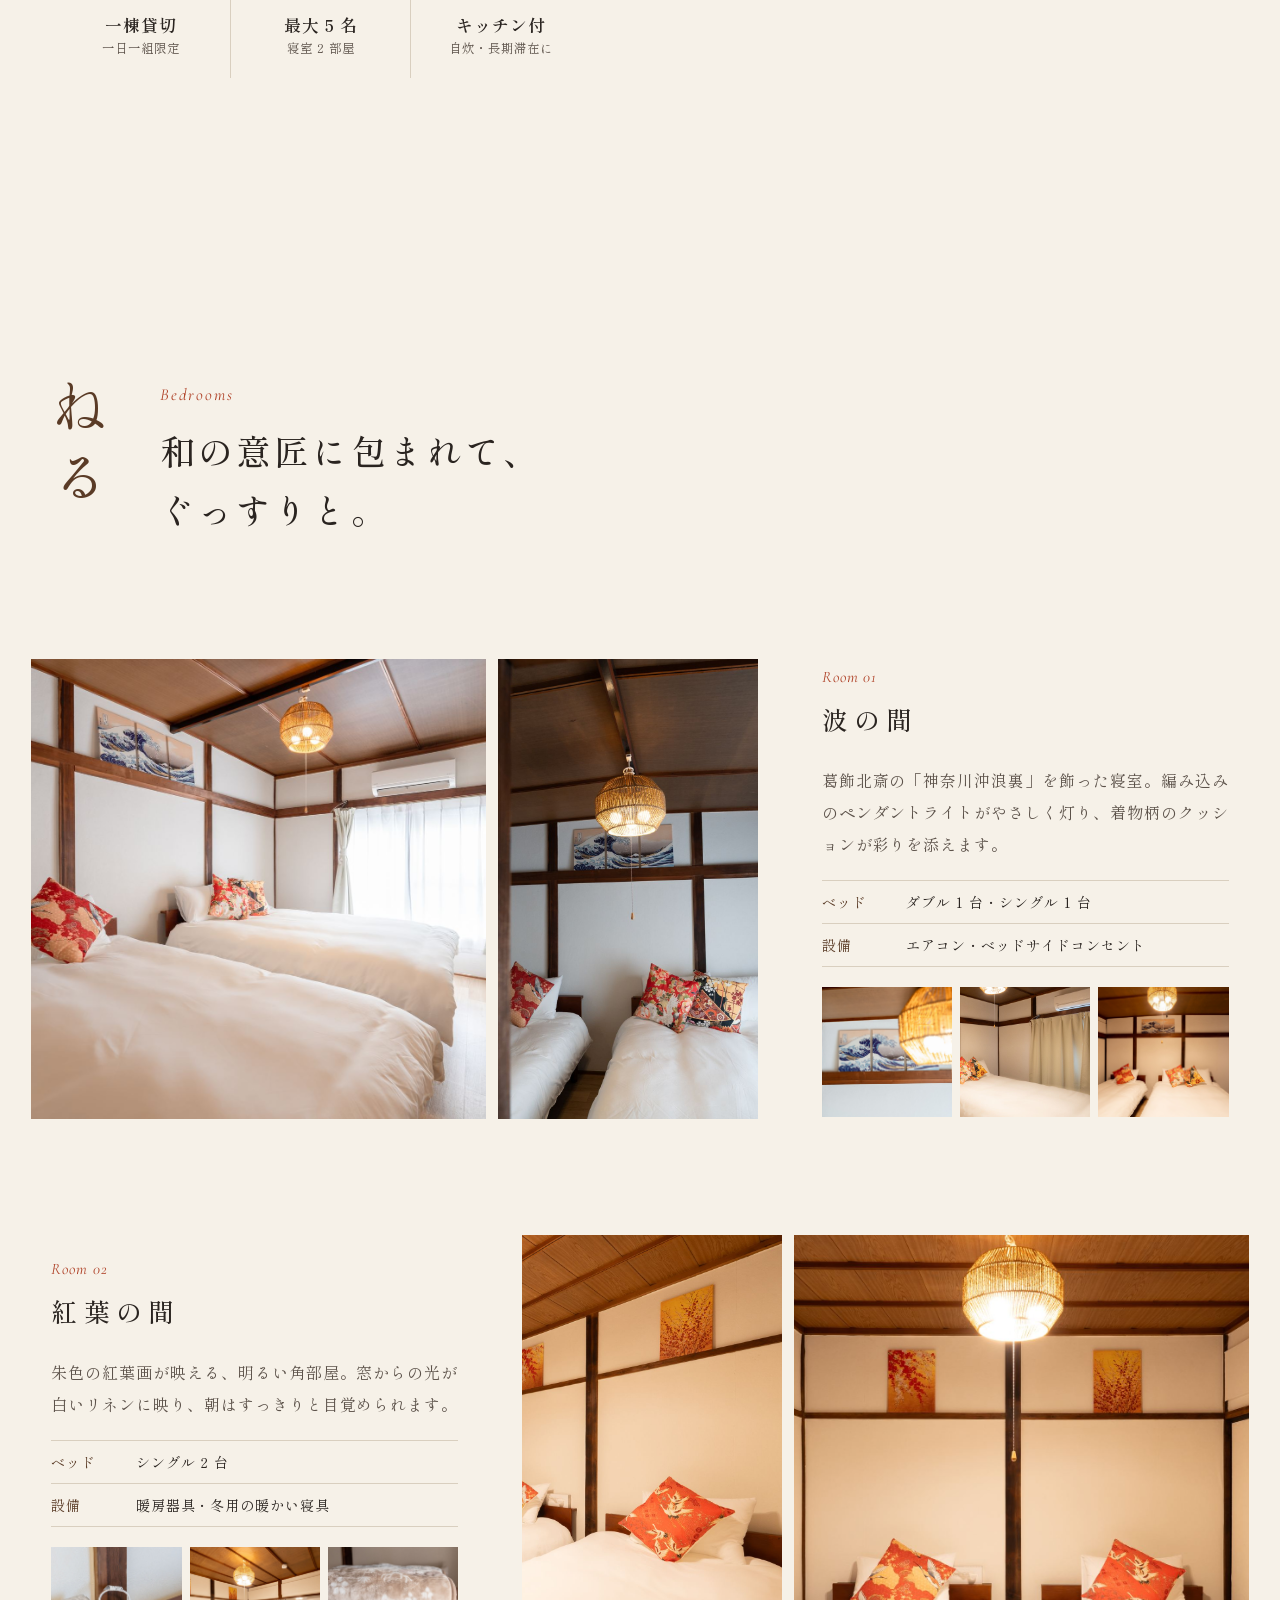
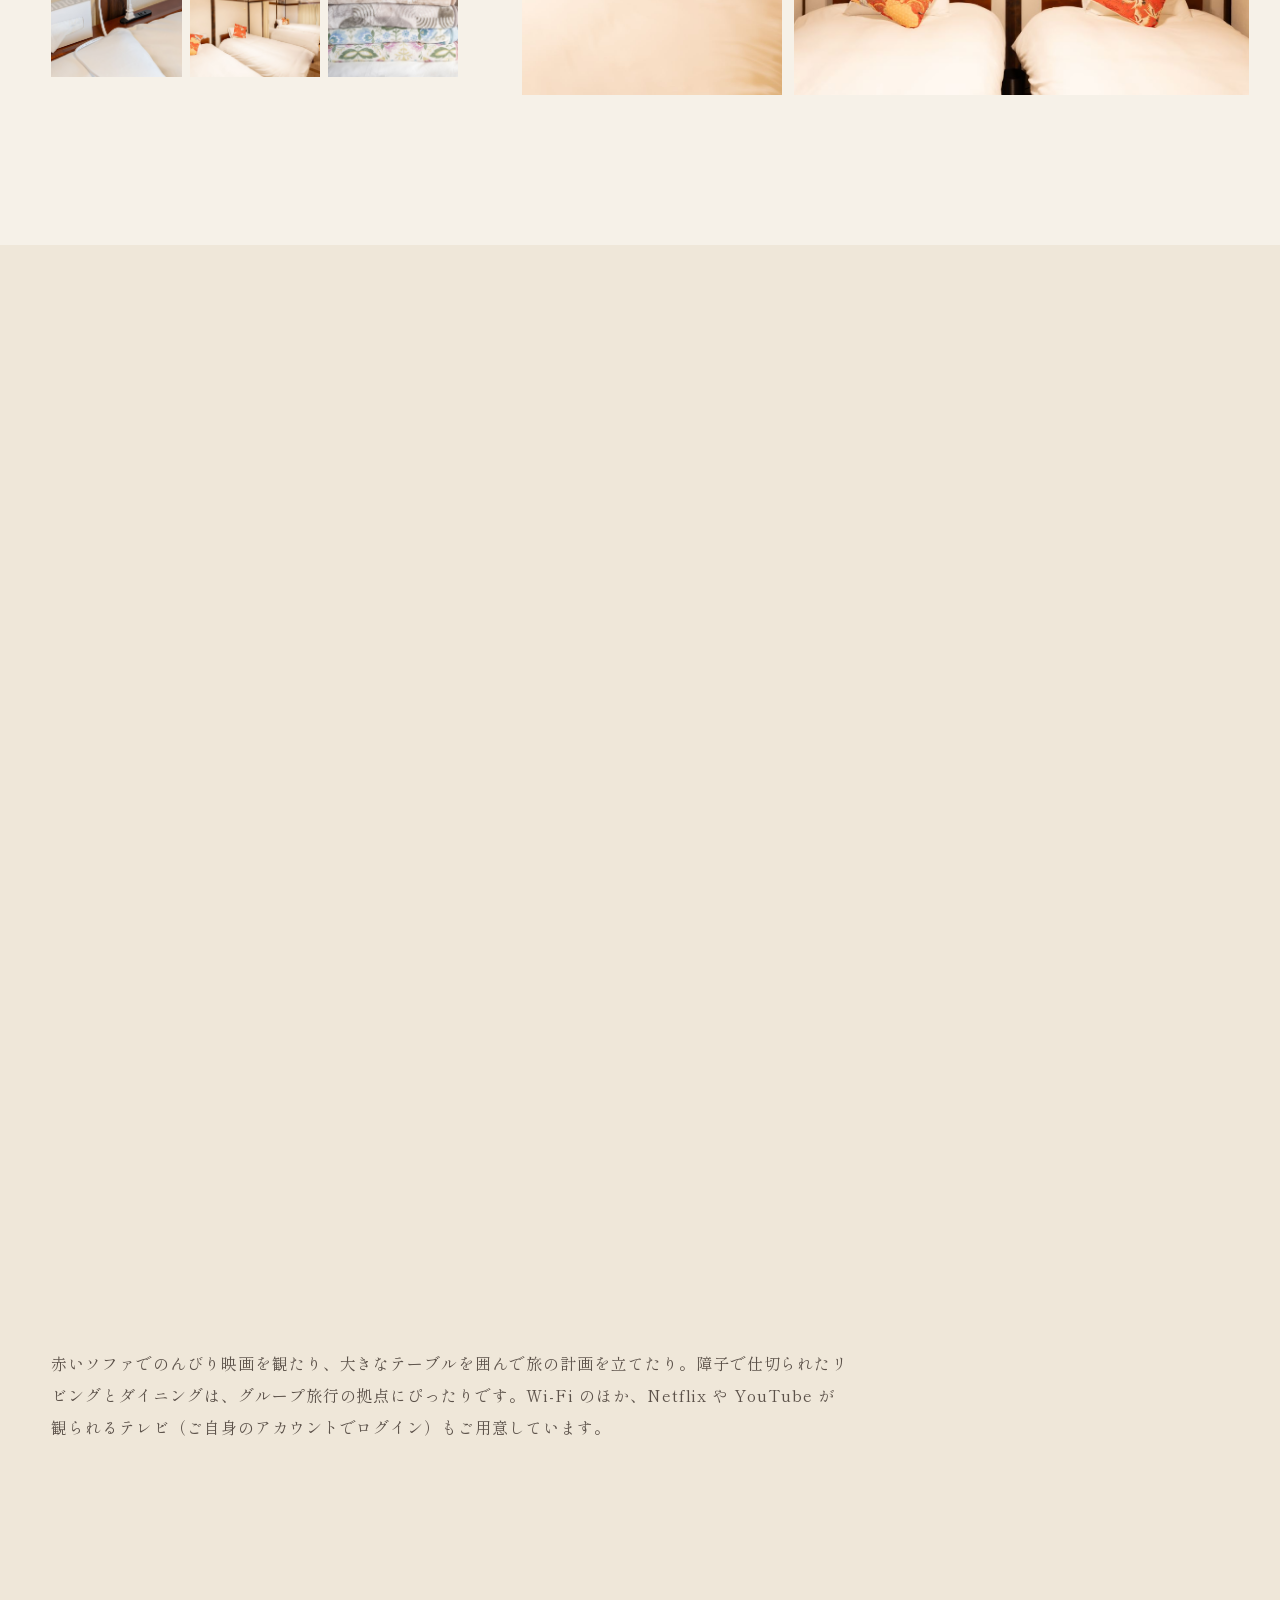
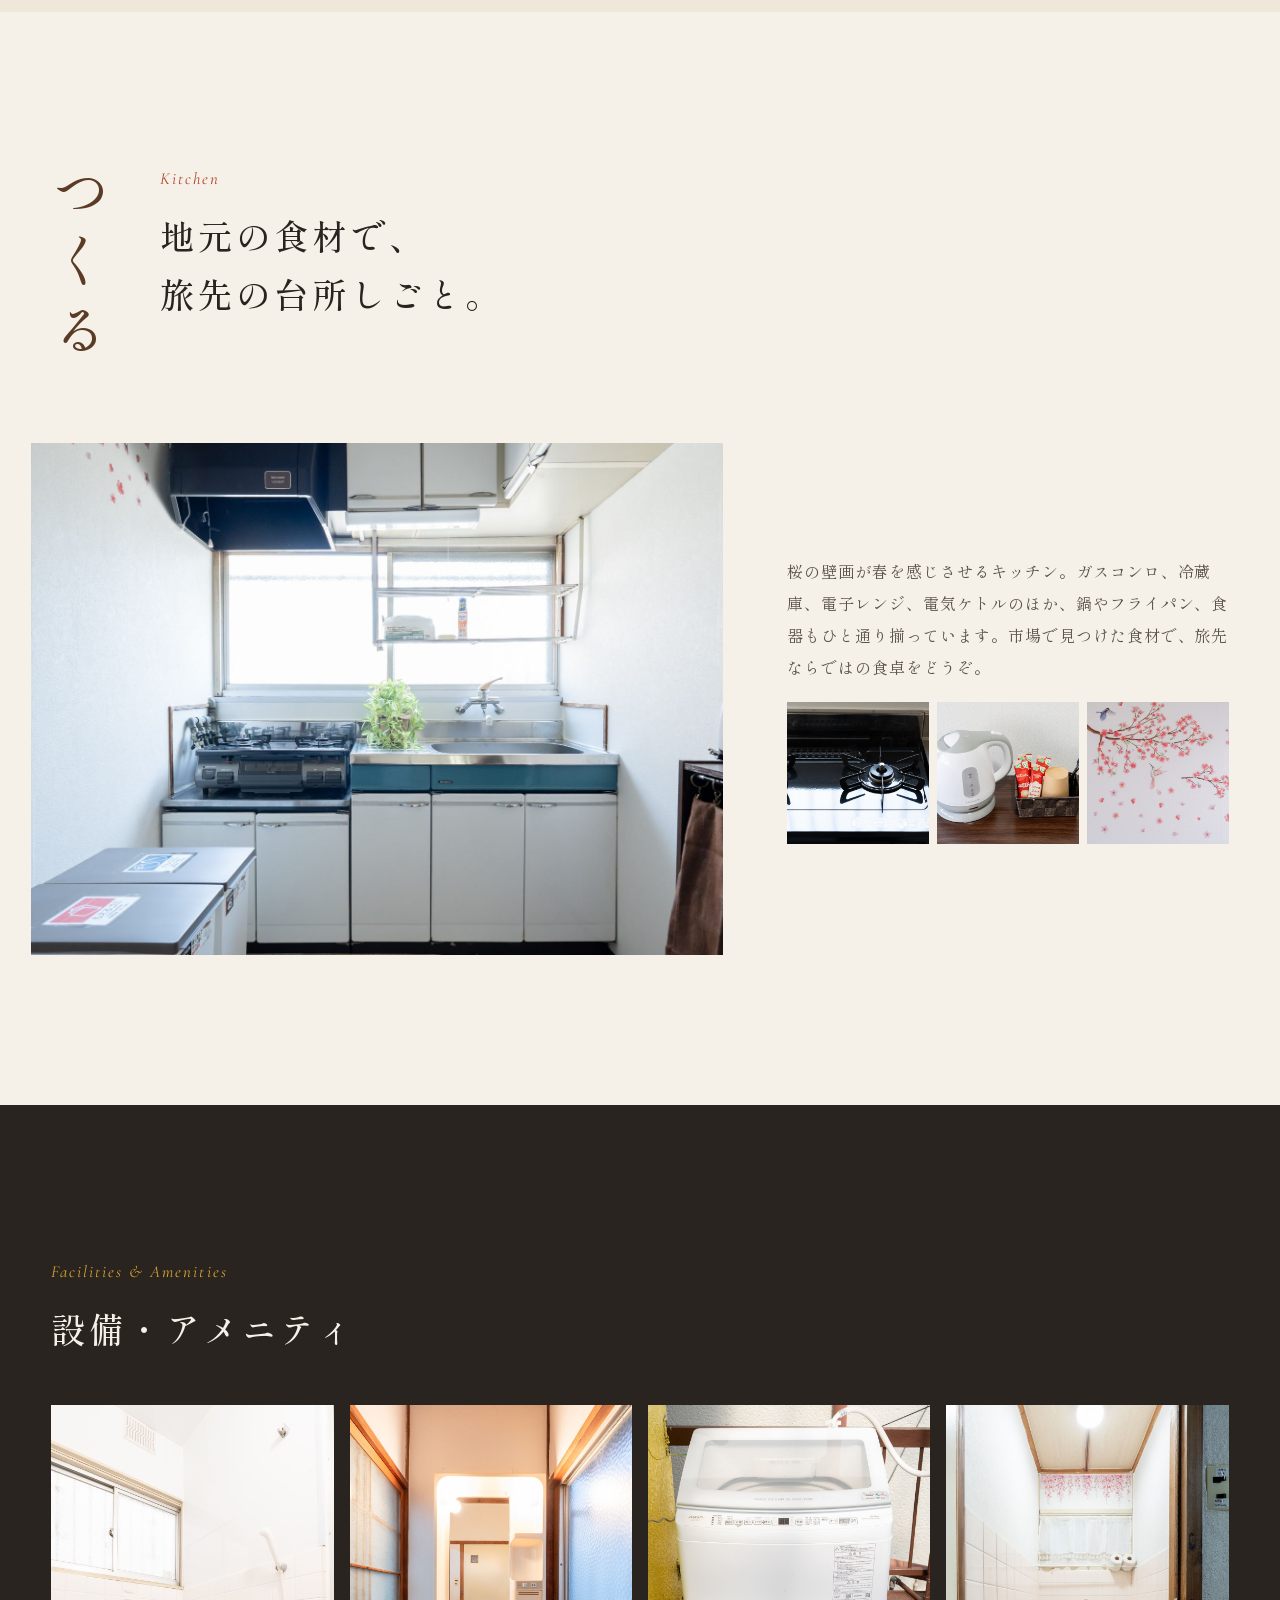
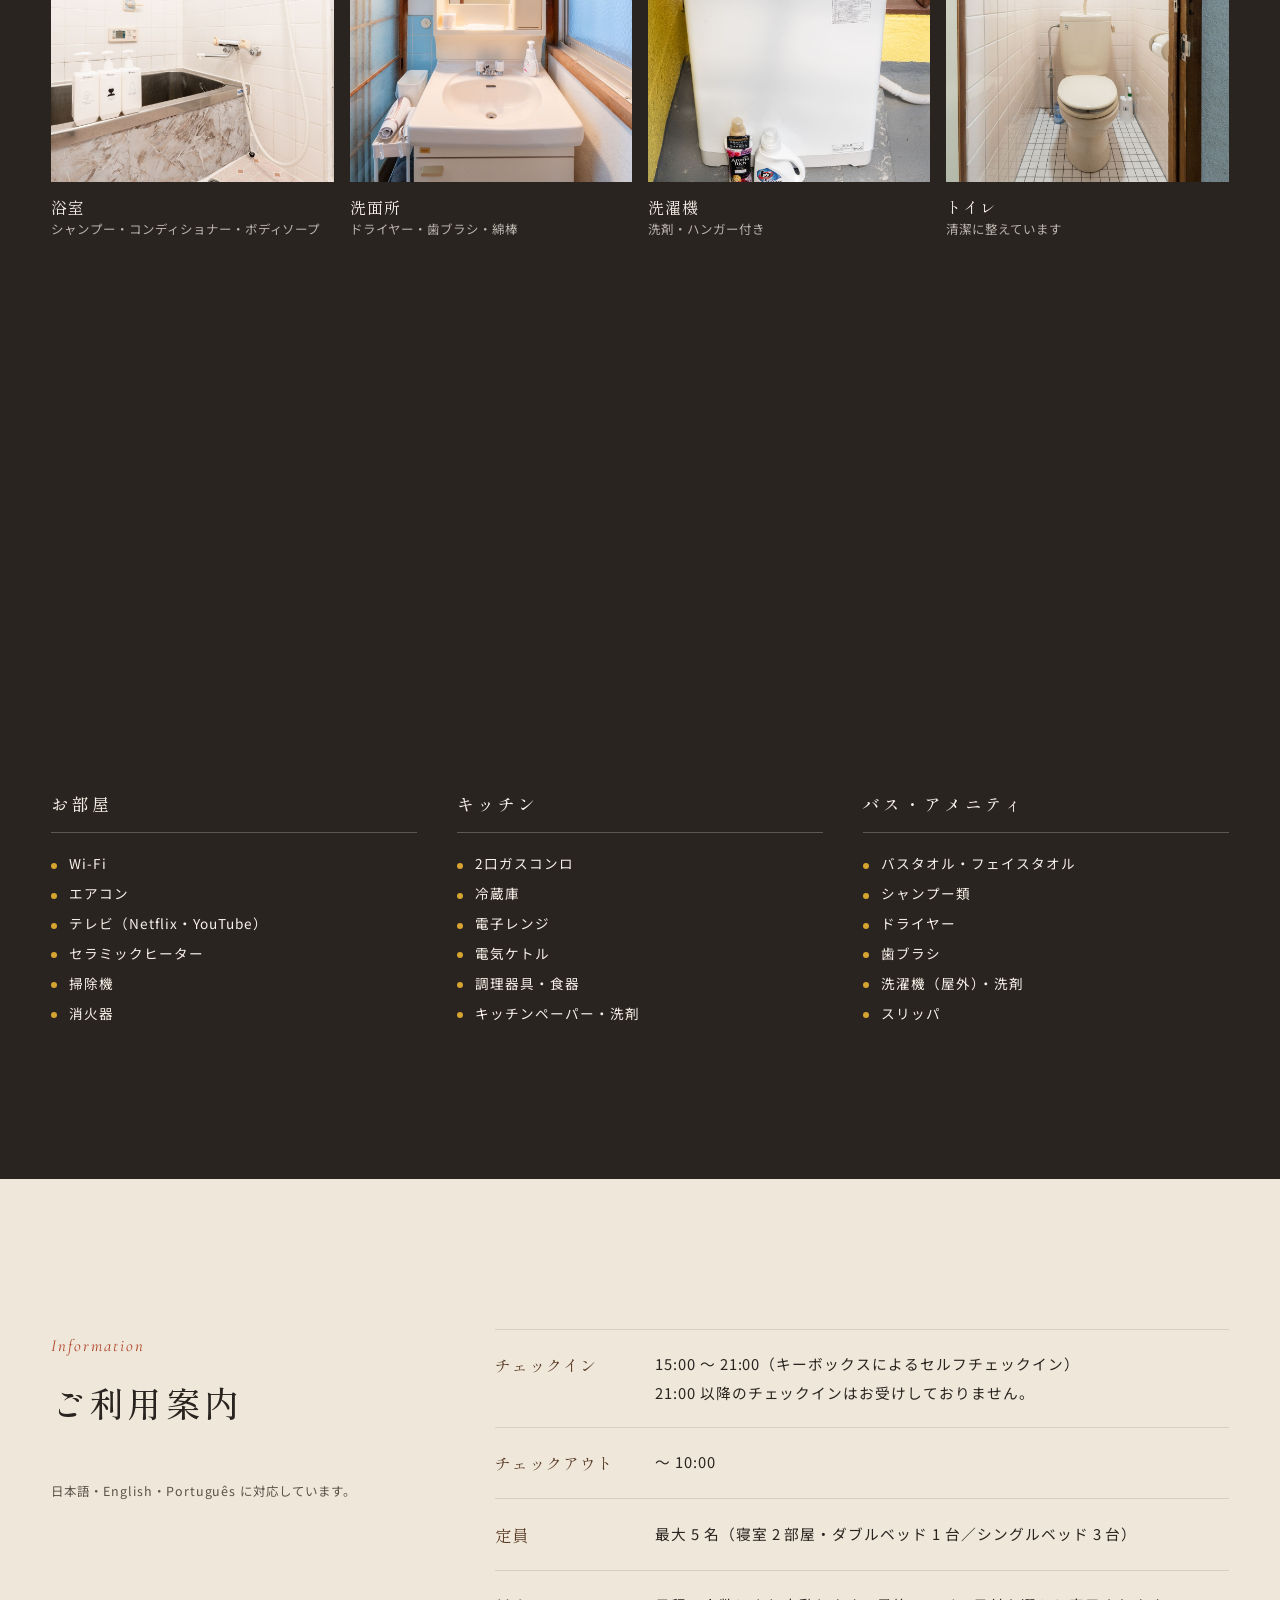
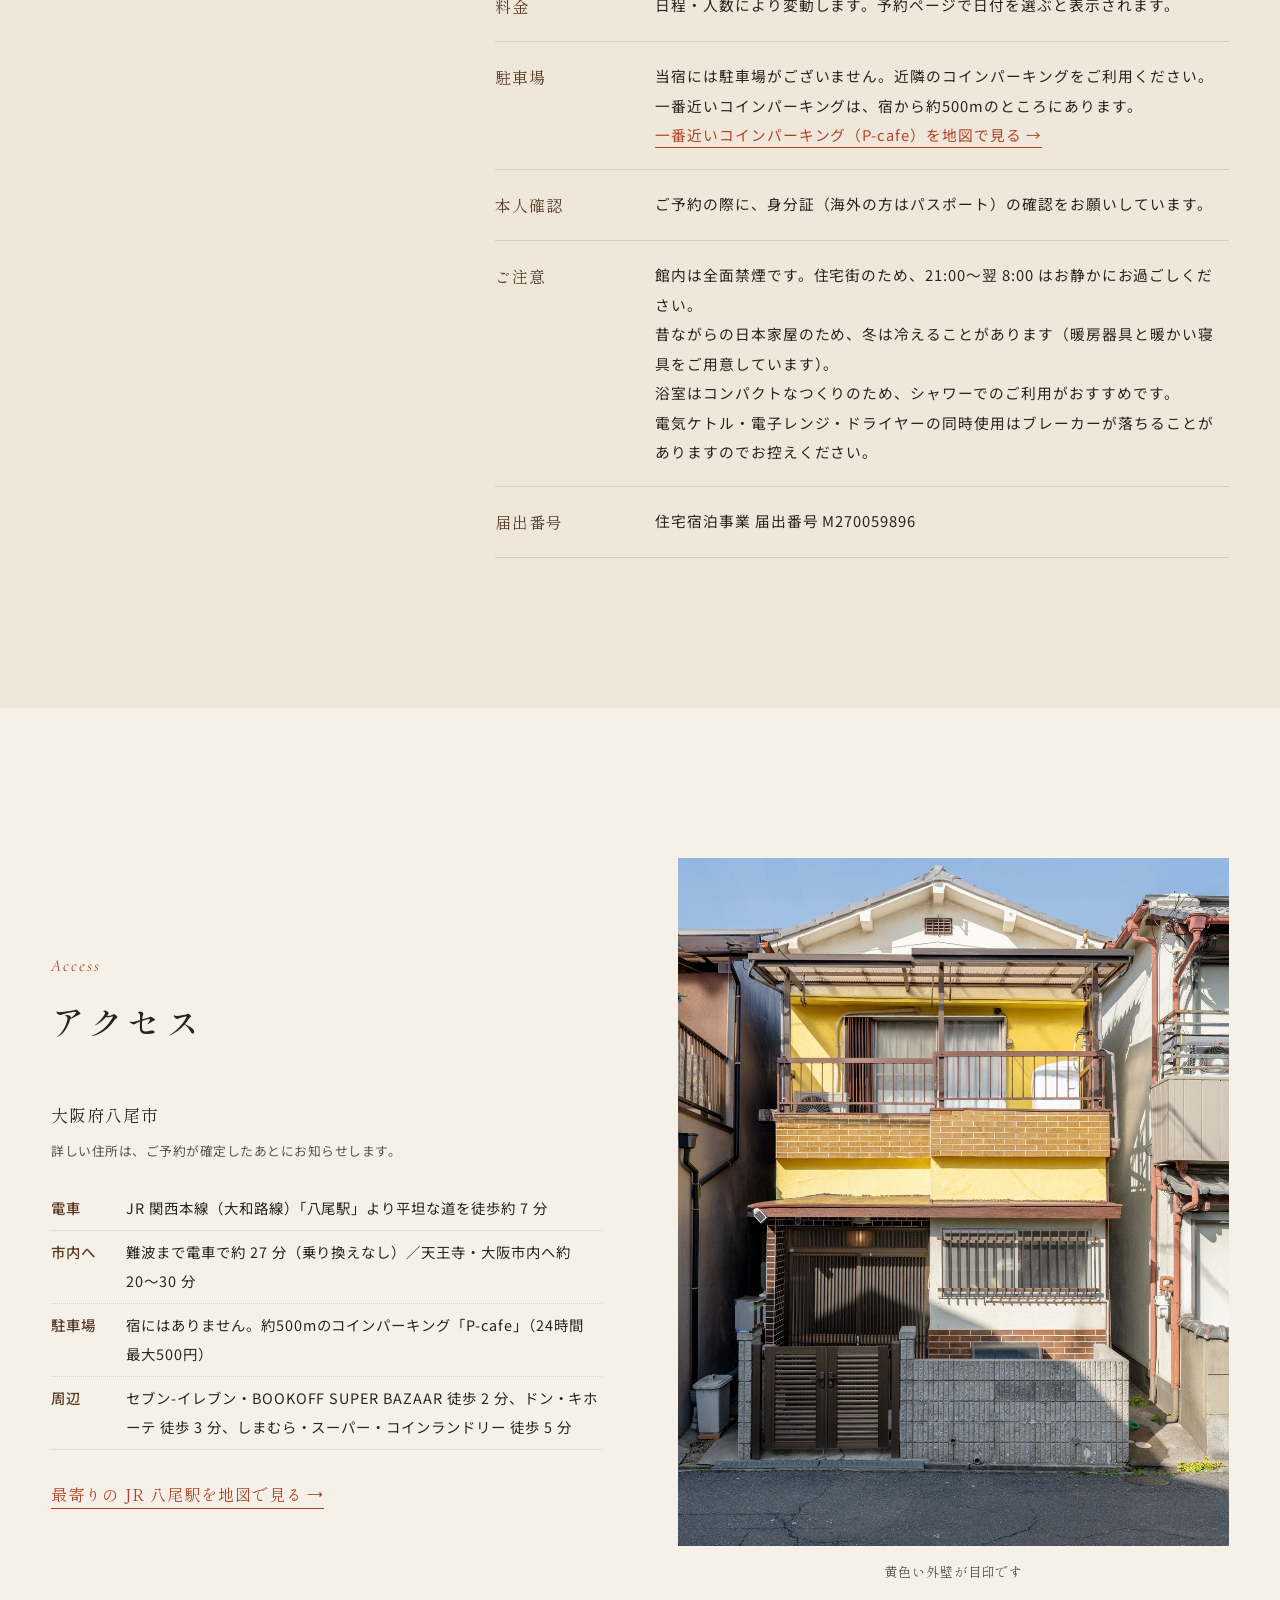
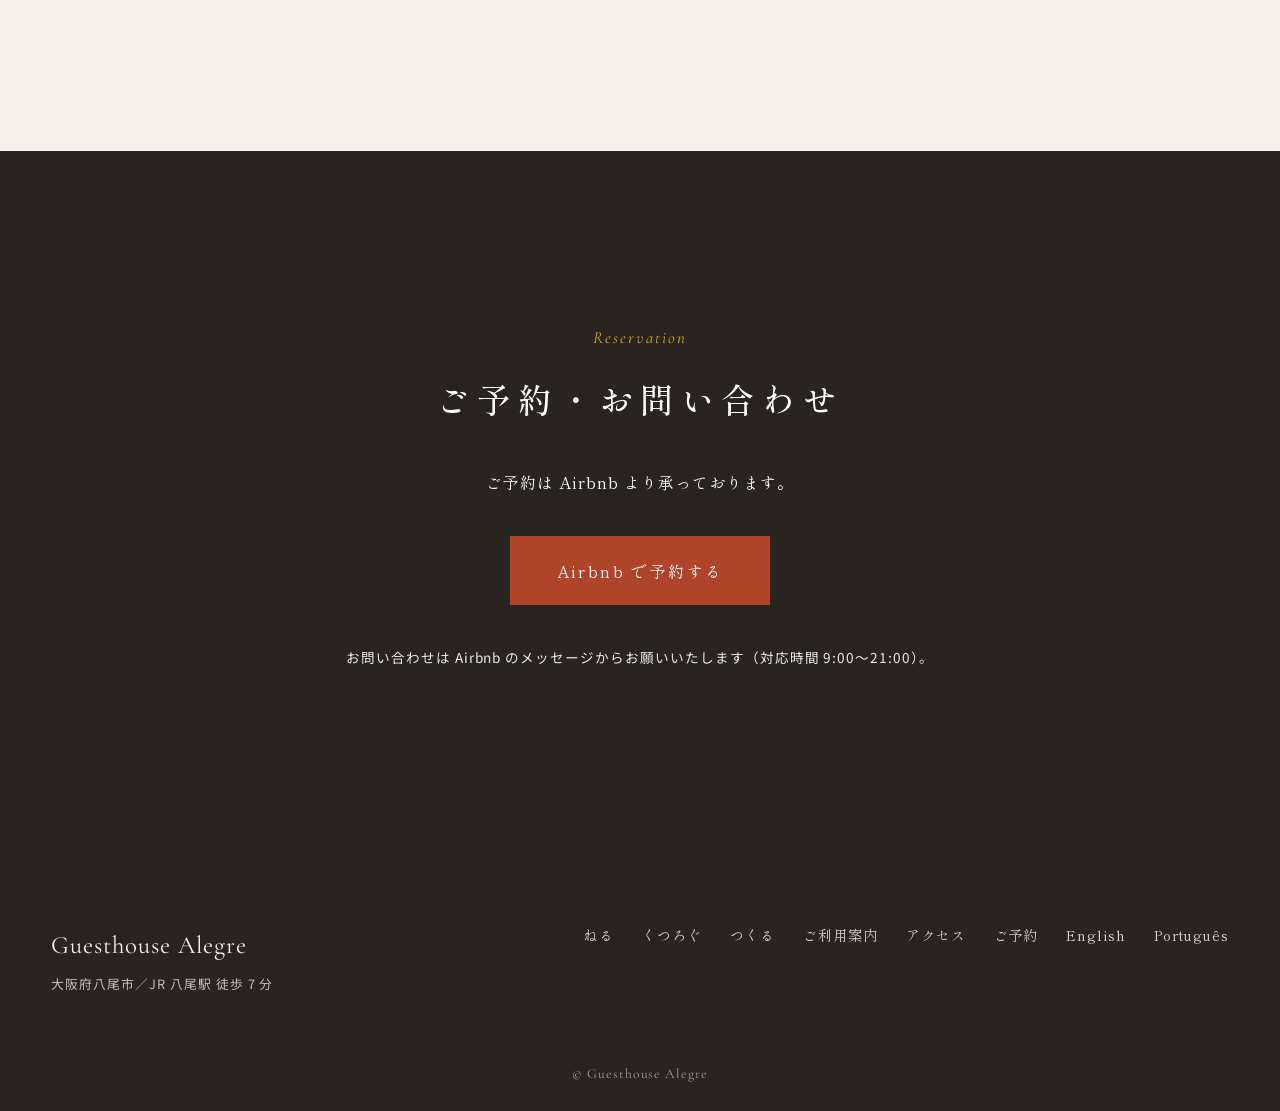
==== commit 4a9a884b: "宿の住所は載せず、予約確定後に伝える旨の案内に変更 仮の住所（〇〇町 0-0-0）を削除し、3言語のアクセス欄に 「詳しい住所は予約確定後にお知らせします」と記載。 仮の内容がなくなったため、下線の注" ====
--- a/index.html
+++ b/index.html
@@ -21,7 +21,7 @@
 <script>
   // 古いページがスマホに残っていたら、最新版に自動で読み込み直す（1回だけ）
   (function () {
-    var v = '20261020063541';
+    var v = '20261020063741';
     try {
       fetch('version.json', { cache: 'no-store' })
         .then(function (r) { return r.json(); })
@@ -35,7 +35,7 @@
     } catch (e) {}
   })();
 </script>
-<link rel="stylesheet" href="styles.css?v=20261020063541">
+<link rel="stylesheet" href="styles.css?v=20261020063741">
 <noscript><style>.reveal { opacity: 1 !important; transform: none !important; }</style></noscript>
 </head>
 <body>
@@ -283,7 +283,6 @@
       <div class="reveal">
         <p class="section-label">Information</p>
         <h2 class="section-title">ご利用案内</h2>
-        <p class="guide-note">※ <span class="ph">黄色の下線</span>部分は仮の内容です。公開前に正しい情報に差し替えてください。</p>
         <p class="guide-note">日本語・English・Português に対応しています。</p>
       </div>
       <dl class="guide-list reveal">
@@ -305,7 +304,7 @@
       <div class="reveal">
         <p class="section-label">Access</p>
         <h2 class="section-title">アクセス</h2>
-        <p class="access-addr">大阪府八尾市 <span class="ph">〇〇町 0-0-0</span></p>
+        <p class="access-addr">大阪府八尾市<br><small class="addr-note">詳しい住所は、ご予約が確定したあとにお知らせします。</small></p>
         <ul class="access-list">
           <li><strong>電車</strong><span>JR 関西本線（大和路線）「八尾駅」より平坦な道を徒歩約 7 分</span></li>
           <li><strong>市内へ</strong><span>難波まで電車で約 27 分（乗り換えなし）／天王寺・大阪市内へ約 20〜30 分</span></li>
@@ -363,6 +362,6 @@
   <button class="lightbox-next" aria-label="次の写真">&#8250;</button>
 </div>
 
-<script src="script.js?v=20261020063541"></script>
+<script src="script.js?v=20261020063741"></script>
 </body>
 </html>
--- a/styles.css
+++ b/styles.css
@@ -31,9 +31,6 @@
 .sr-only { position: absolute; width: 1px; height: 1px; overflow: hidden; clip: rect(0 0 0 0); }
 .container { width: min(1120px, 100% - 48px); margin-inline: auto; }
 .section { padding: clamp(80px, 12vw, 150px) 0; }
-
-/* 仮の内容（公開前に差し替え） */
-.ph { background: linear-gradient(transparent 62%, rgba(214,165,49,.45) 62%); }
 
 /* ---------- Header ---------- */
 .site-header {
@@ -356,3 +353,5 @@
   .room--reverse .room-body { padding-right: 0; padding-left: calc(var(--gutter) - var(--edge)); }
   .split > div { padding-right: calc(var(--gutter) - var(--edge)); }
 }
+
+.addr-note { display: inline-block; margin-top: .3em; font-family: var(--sans); font-size: .8rem; color: var(--ink-soft); letter-spacing: .04em; }
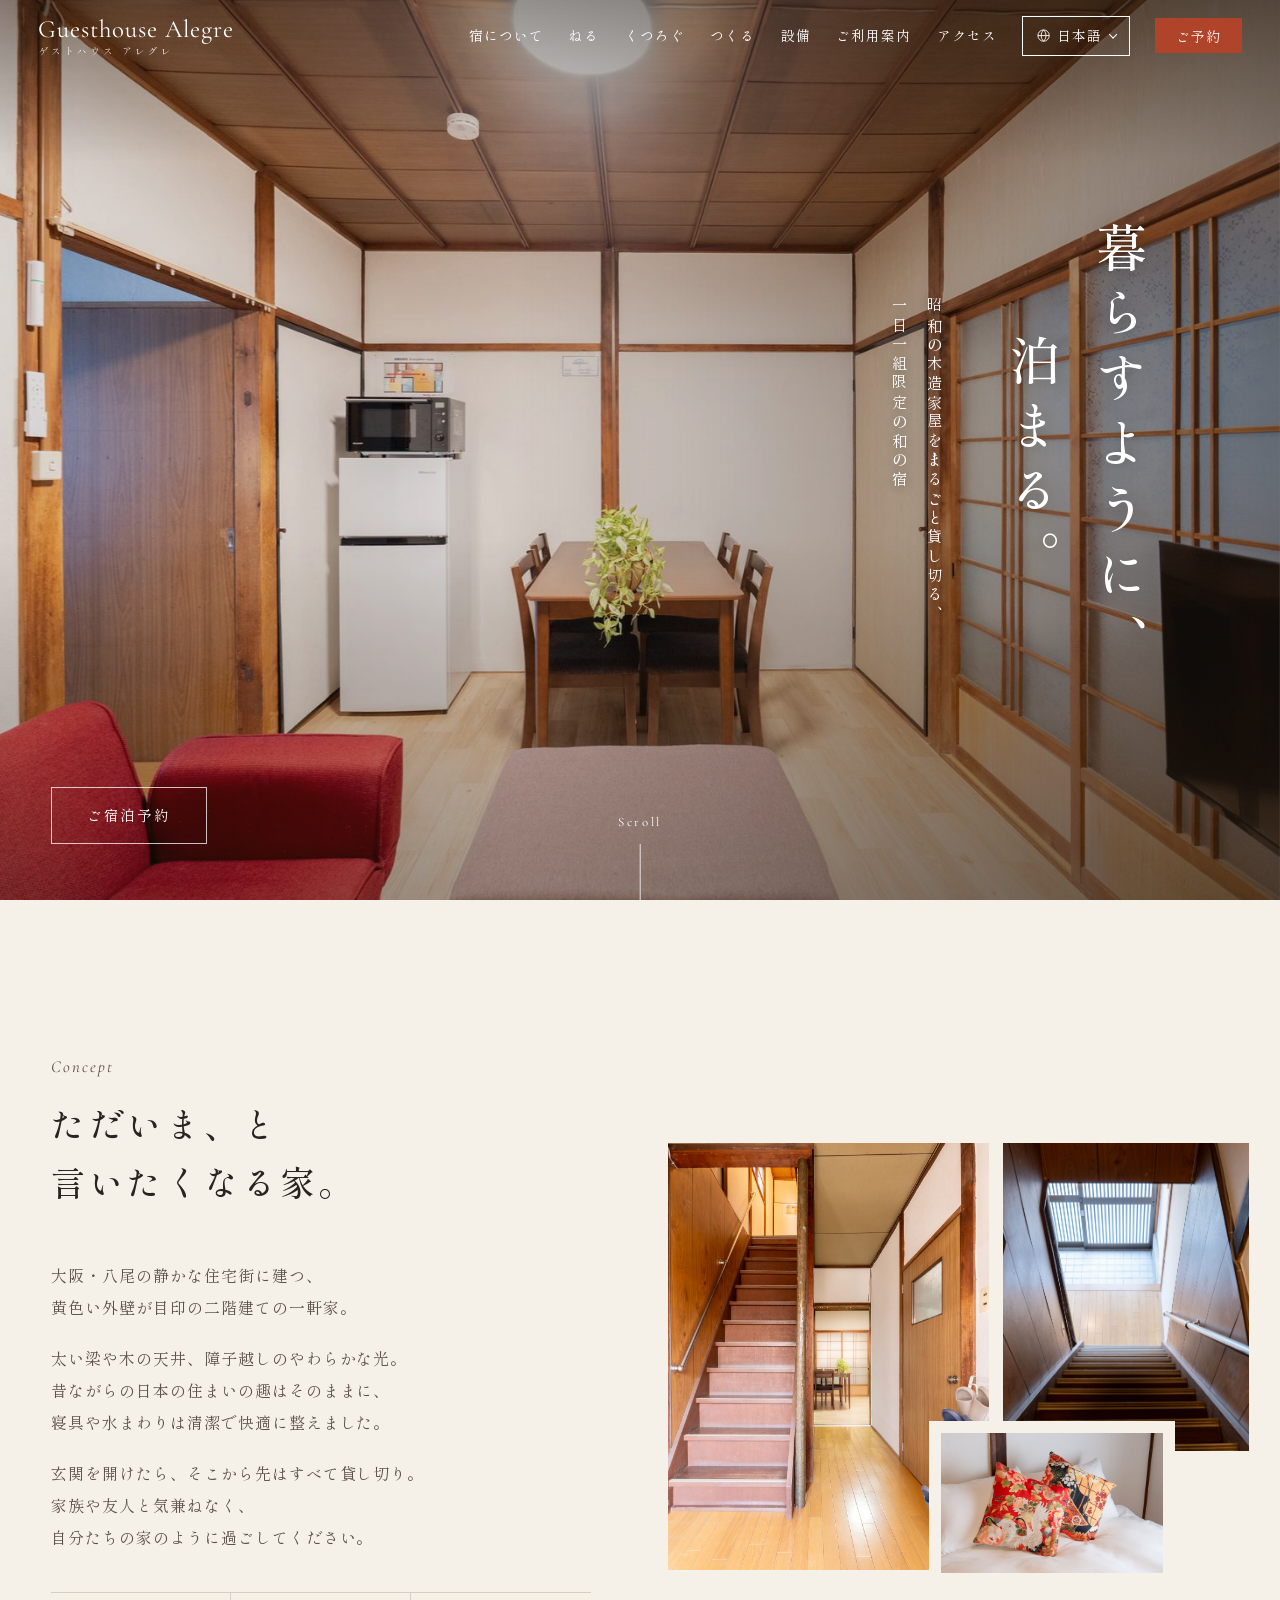
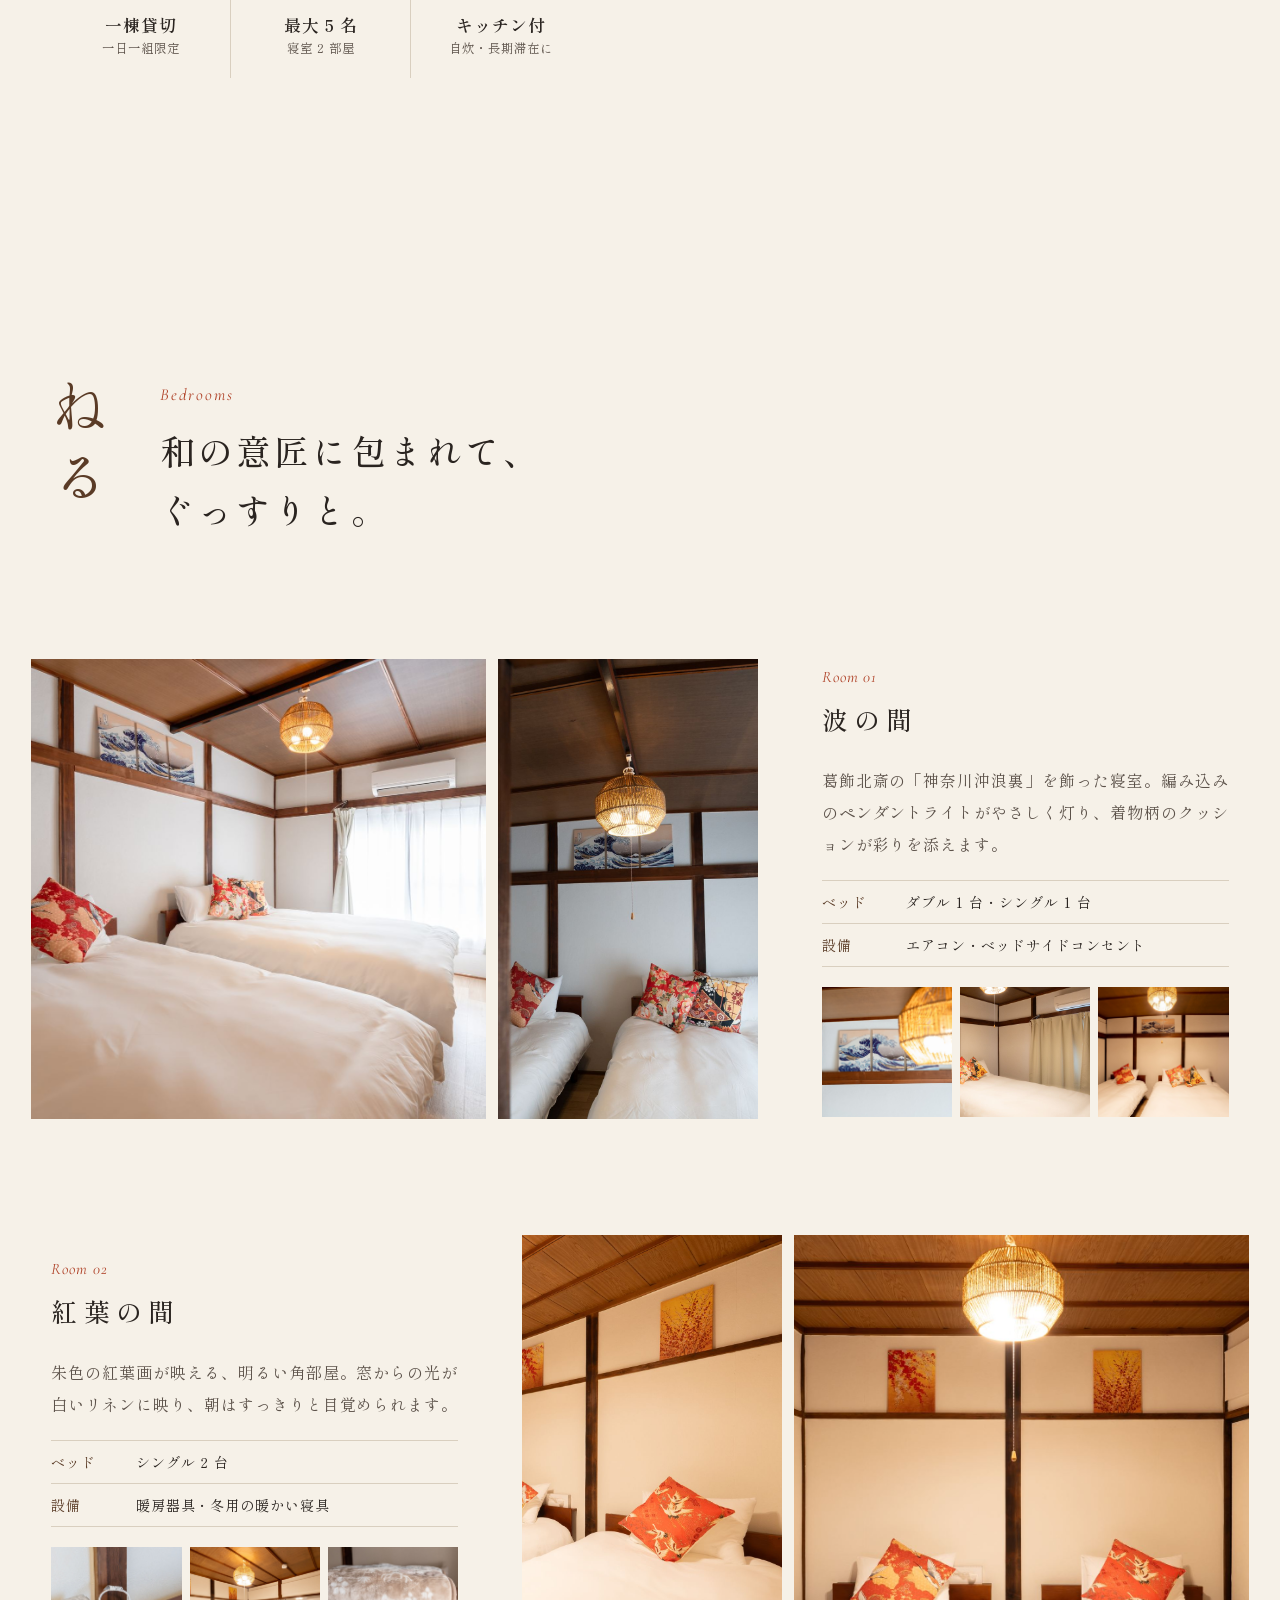
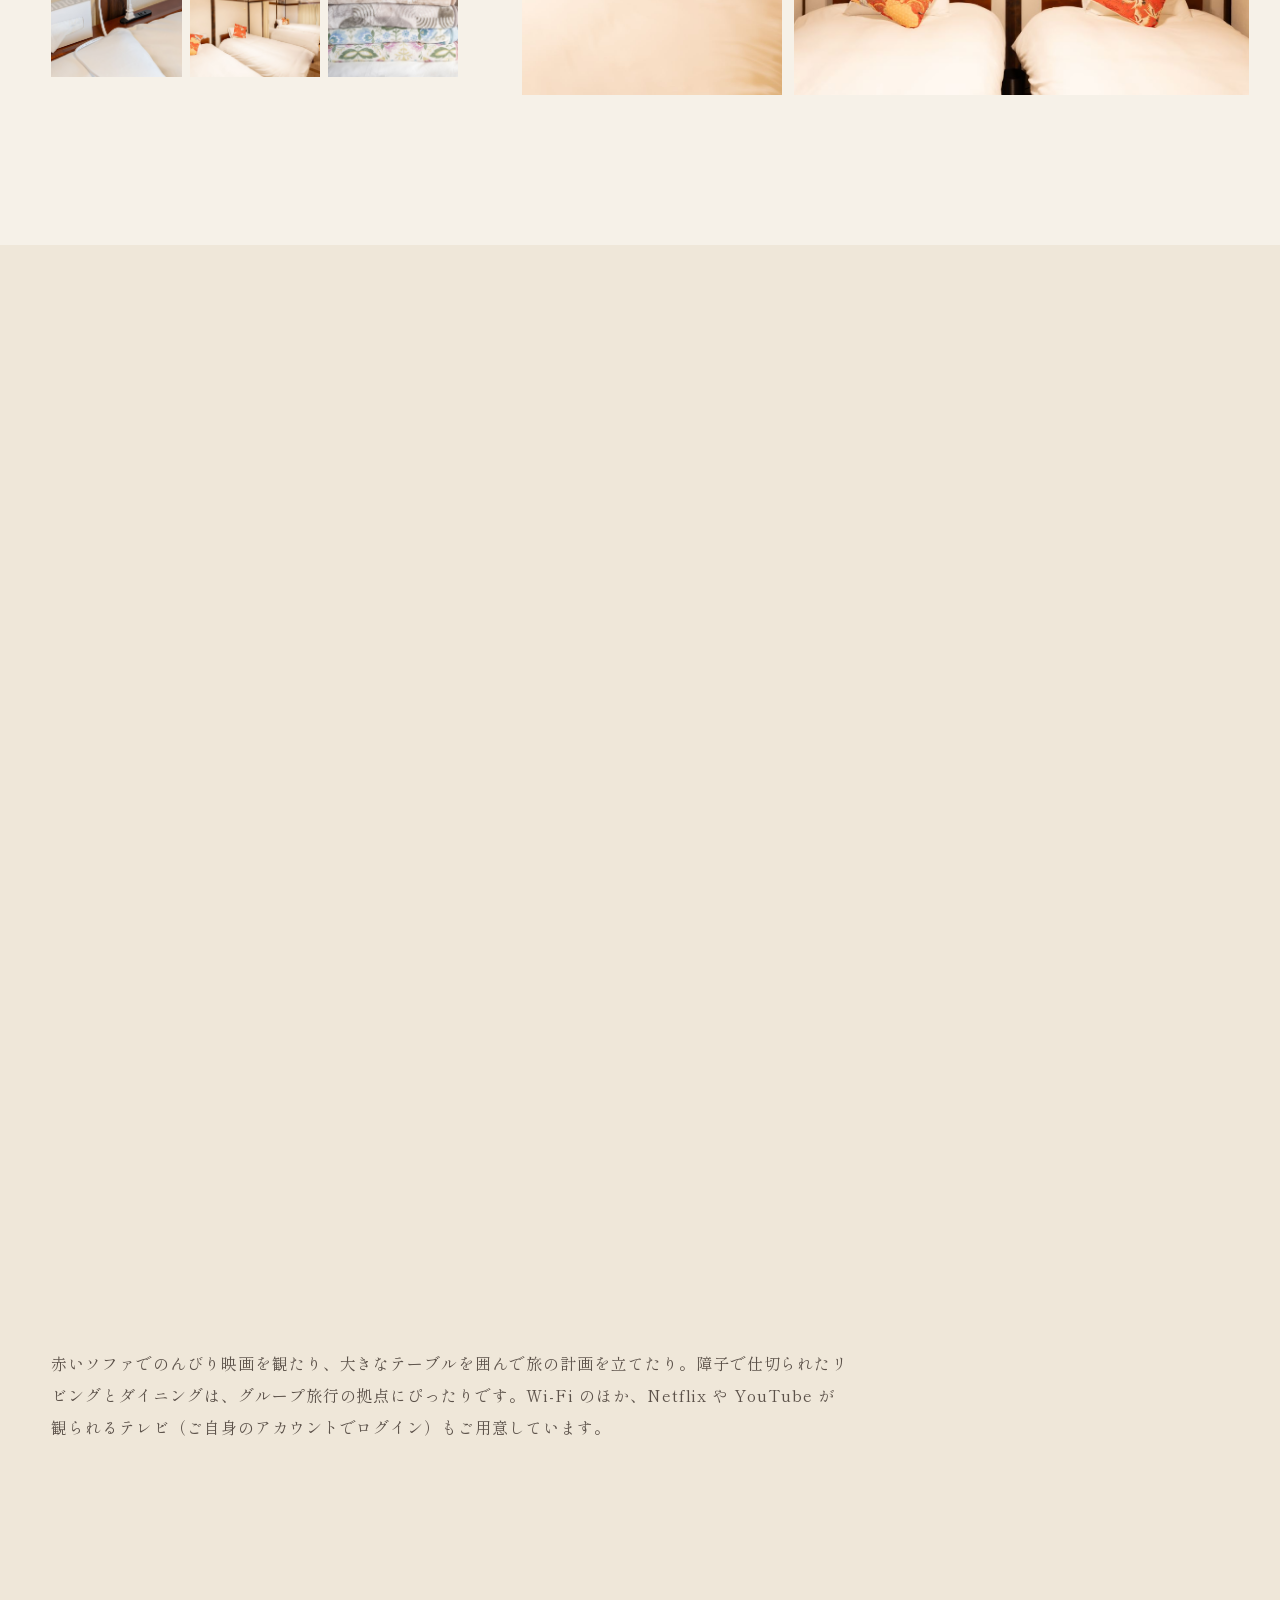
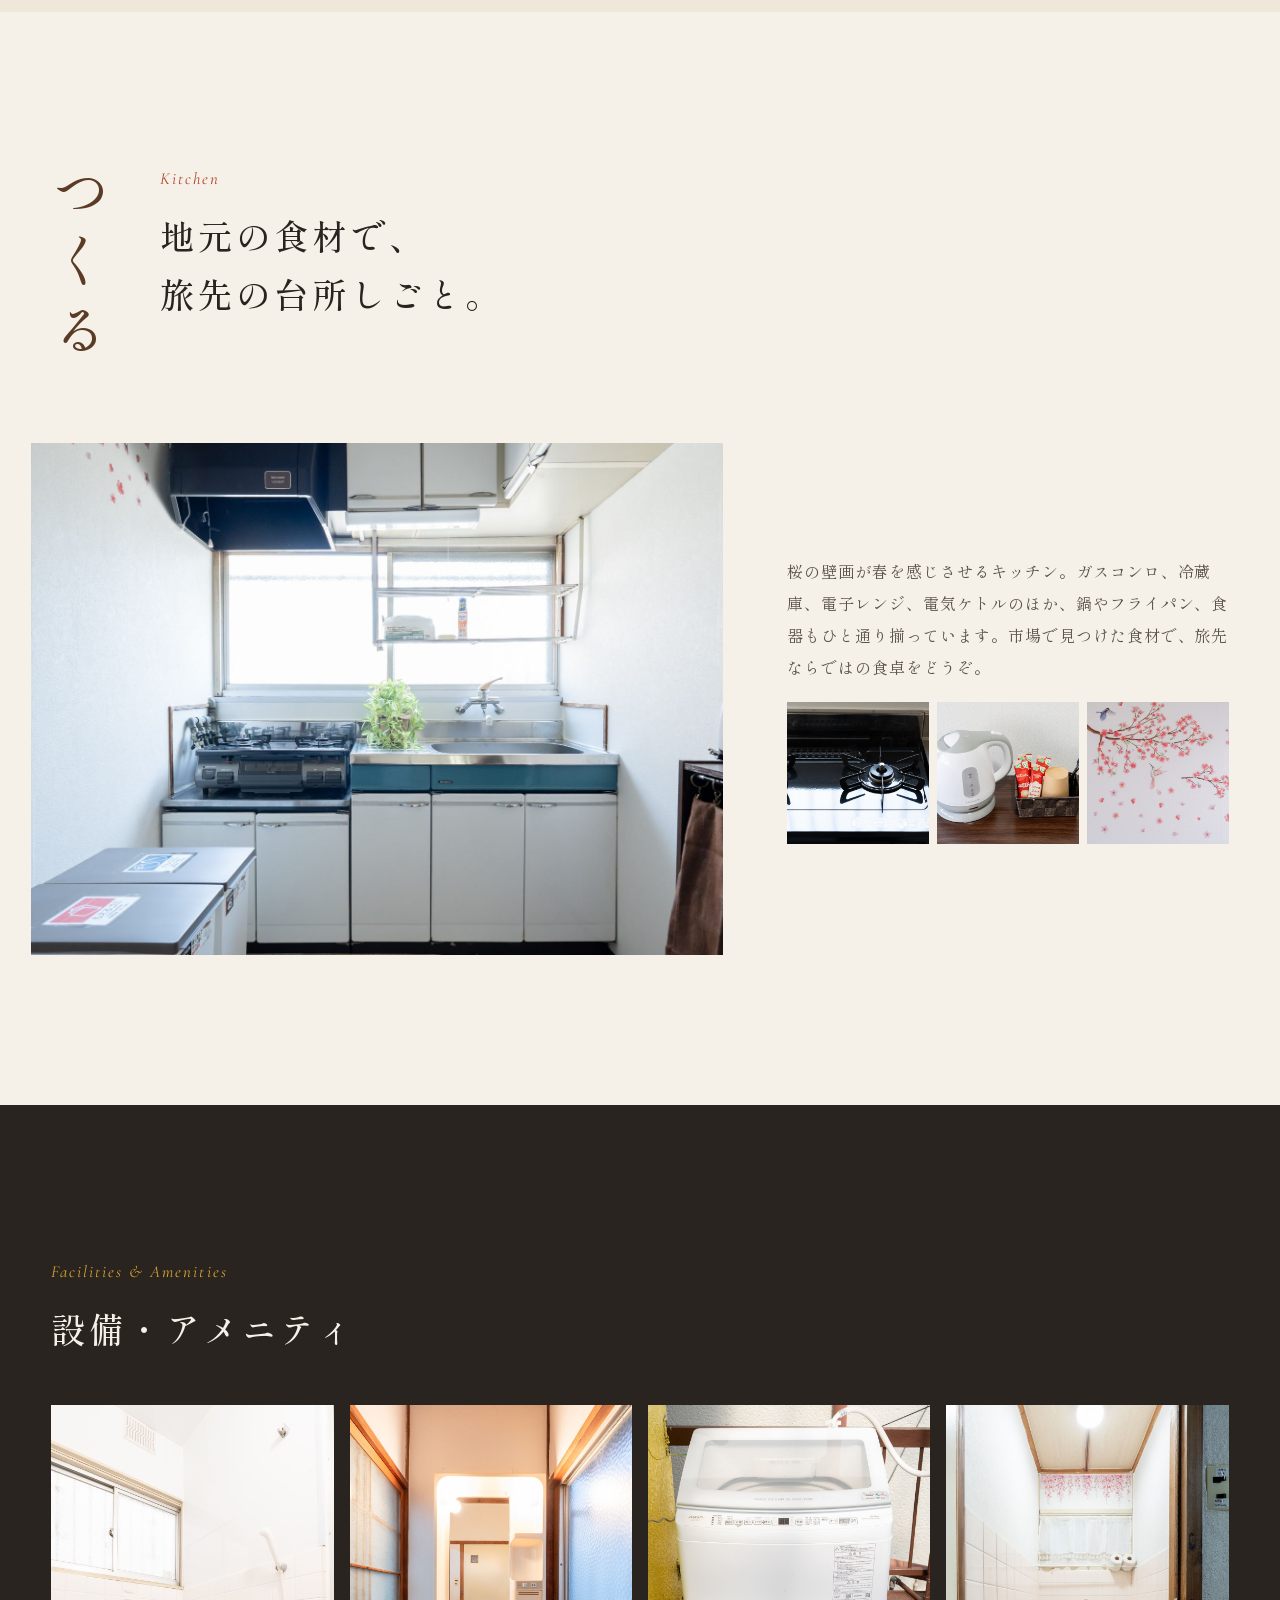
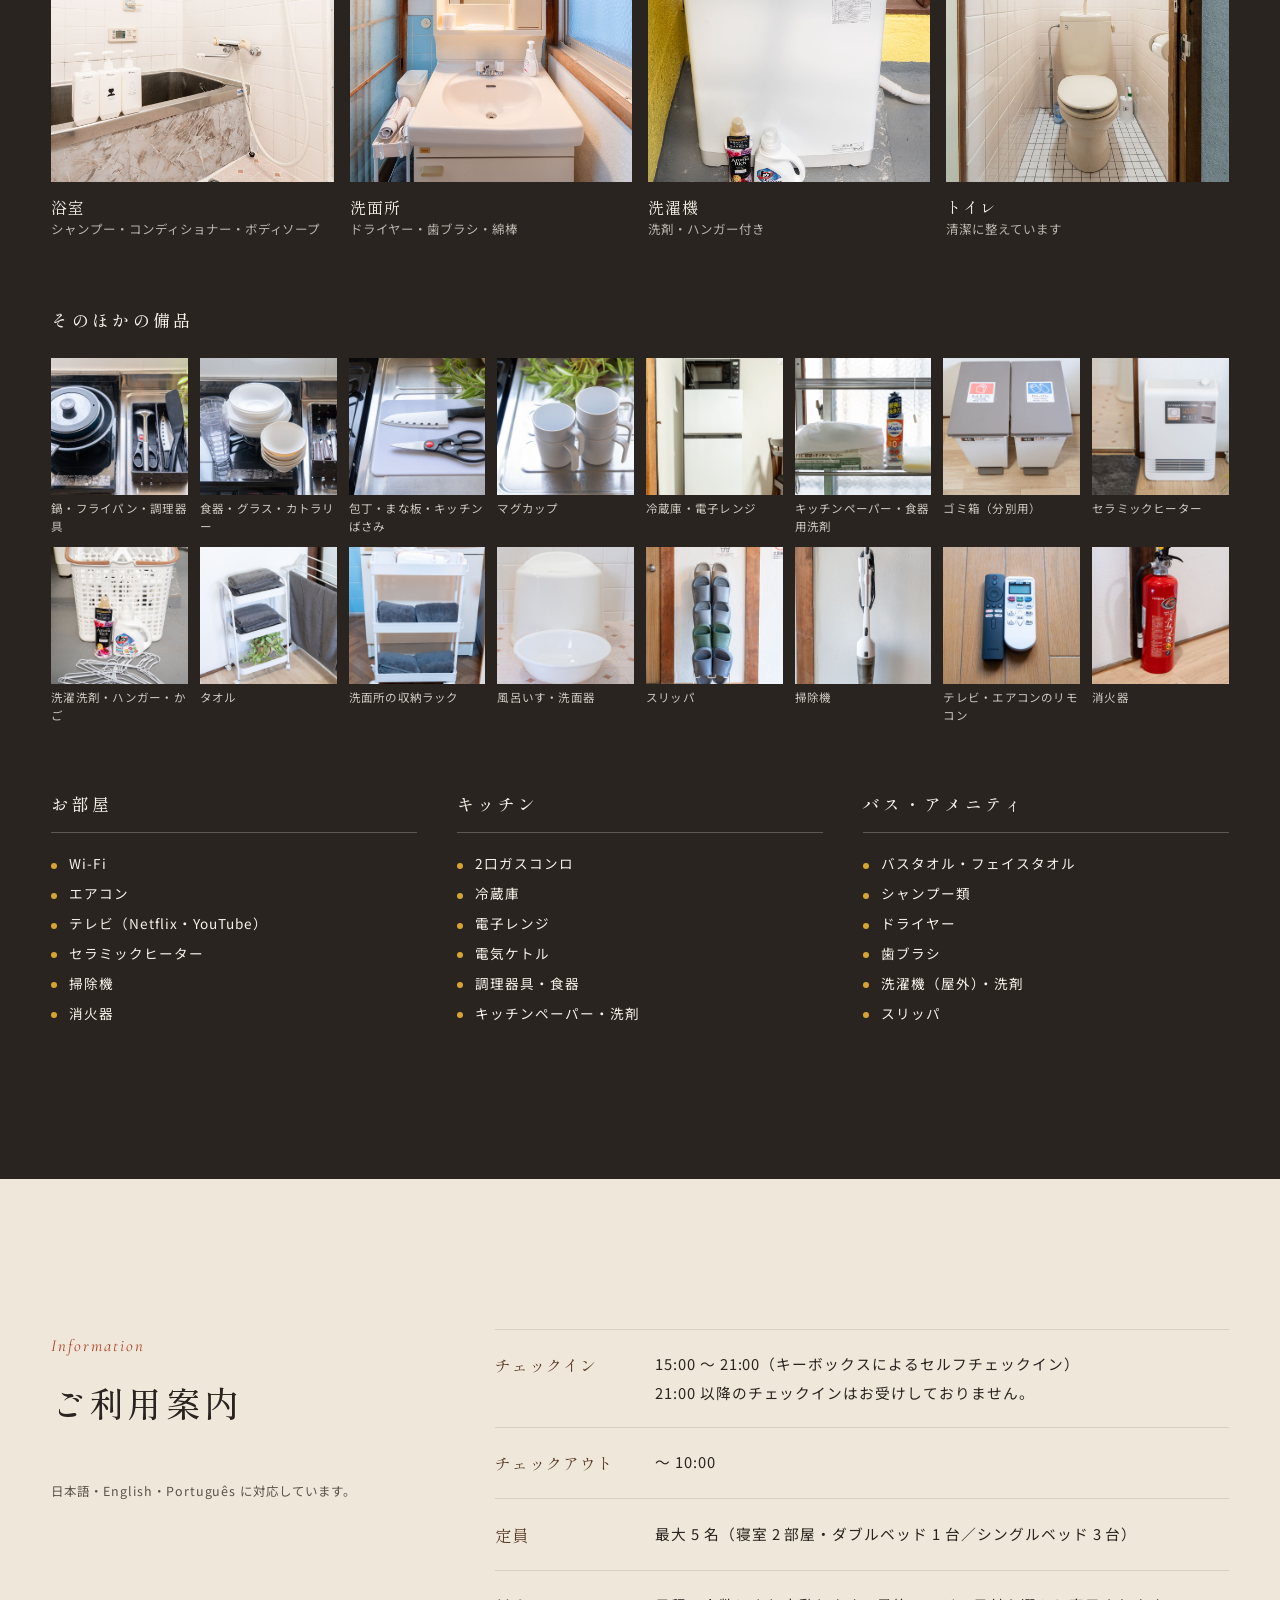
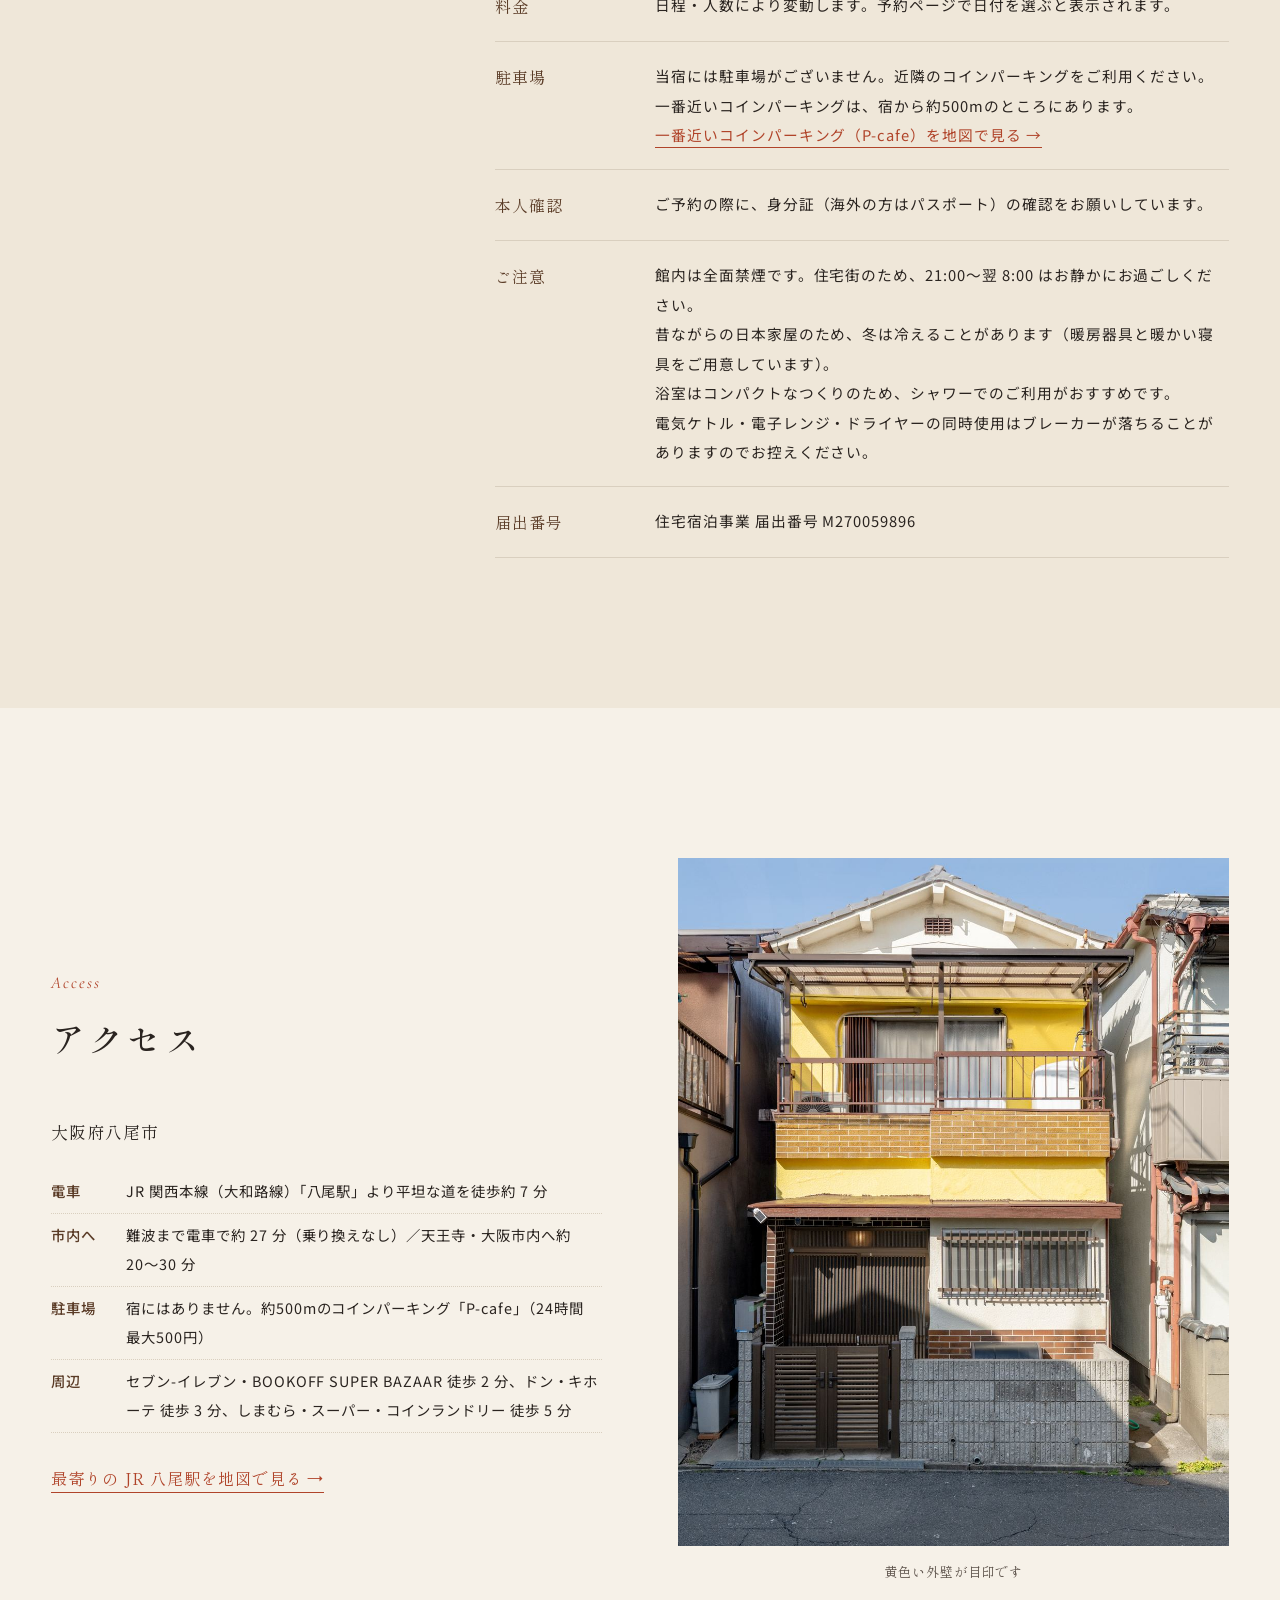
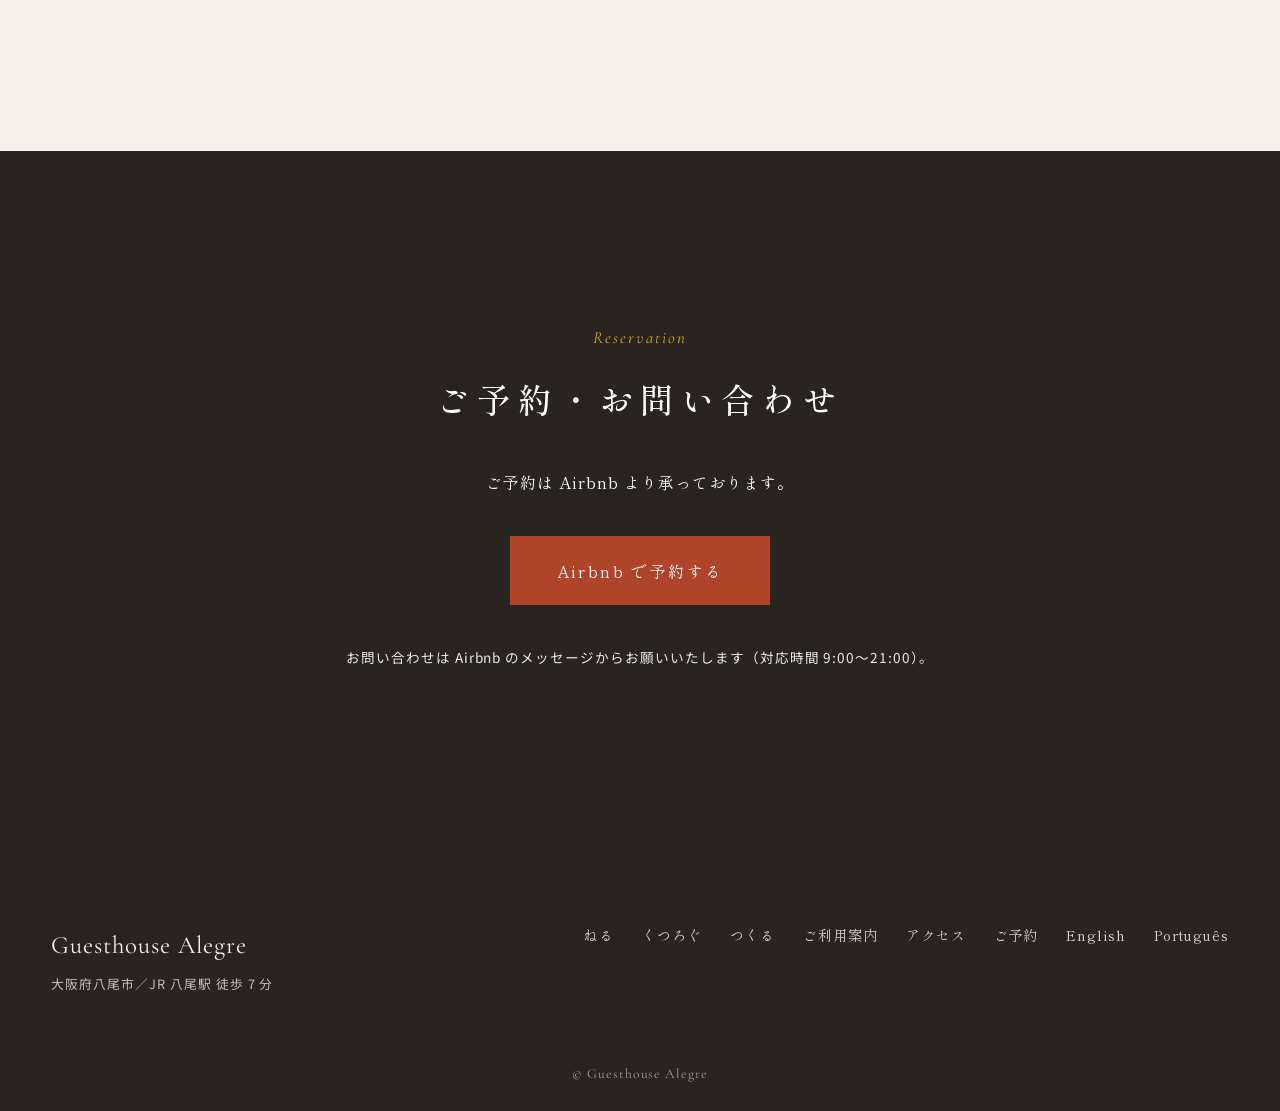
==== commit cdfd9da9: "アクセス欄の「詳しい住所は予約確定後に」の一文を削除 オーナーの希望で、住所に関する案内文は載せない。  Co-Authored-By: Claude Sonnet 5.5 <noreply@anth" ====
--- a/index.html
+++ b/index.html
@@ -21,7 +21,7 @@
 <script>
   // 古いページがスマホに残っていたら、最新版に自動で読み込み直す（1回だけ）
   (function () {
-    var v = '20261020063741';
+    var v = '20261020064044';
     try {
       fetch('version.json', { cache: 'no-store' })
         .then(function (r) { return r.json(); })
@@ -35,7 +35,7 @@
     } catch (e) {}
   })();
 </script>
-<link rel="stylesheet" href="styles.css?v=20261020063741">
+<link rel="stylesheet" href="styles.css?v=20261020064044">
 <noscript><style>.reveal { opacity: 1 !important; transform: none !important; }</style></noscript>
 </head>
 <body>
@@ -304,7 +304,7 @@
       <div class="reveal">
         <p class="section-label">Access</p>
         <h2 class="section-title">アクセス</h2>
-        <p class="access-addr">大阪府八尾市<br><small class="addr-note">詳しい住所は、ご予約が確定したあとにお知らせします。</small></p>
+        <p class="access-addr">大阪府八尾市</p>
         <ul class="access-list">
           <li><strong>電車</strong><span>JR 関西本線（大和路線）「八尾駅」より平坦な道を徒歩約 7 分</span></li>
           <li><strong>市内へ</strong><span>難波まで電車で約 27 分（乗り換えなし）／天王寺・大阪市内へ約 20〜30 分</span></li>
@@ -362,6 +362,6 @@
   <button class="lightbox-next" aria-label="次の写真">&#8250;</button>
 </div>
 
-<script src="script.js?v=20261020063741"></script>
+<script src="script.js?v=20261020064044"></script>
 </body>
 </html>
--- a/styles.css
+++ b/styles.css
@@ -354,4 +354,3 @@
   .split > div { padding-right: calc(var(--gutter) - var(--edge)); }
 }
 
-.addr-note { display: inline-block; margin-top: .3em; font-family: var(--sans); font-size: .8rem; color: var(--ink-soft); letter-spacing: .04em; }
